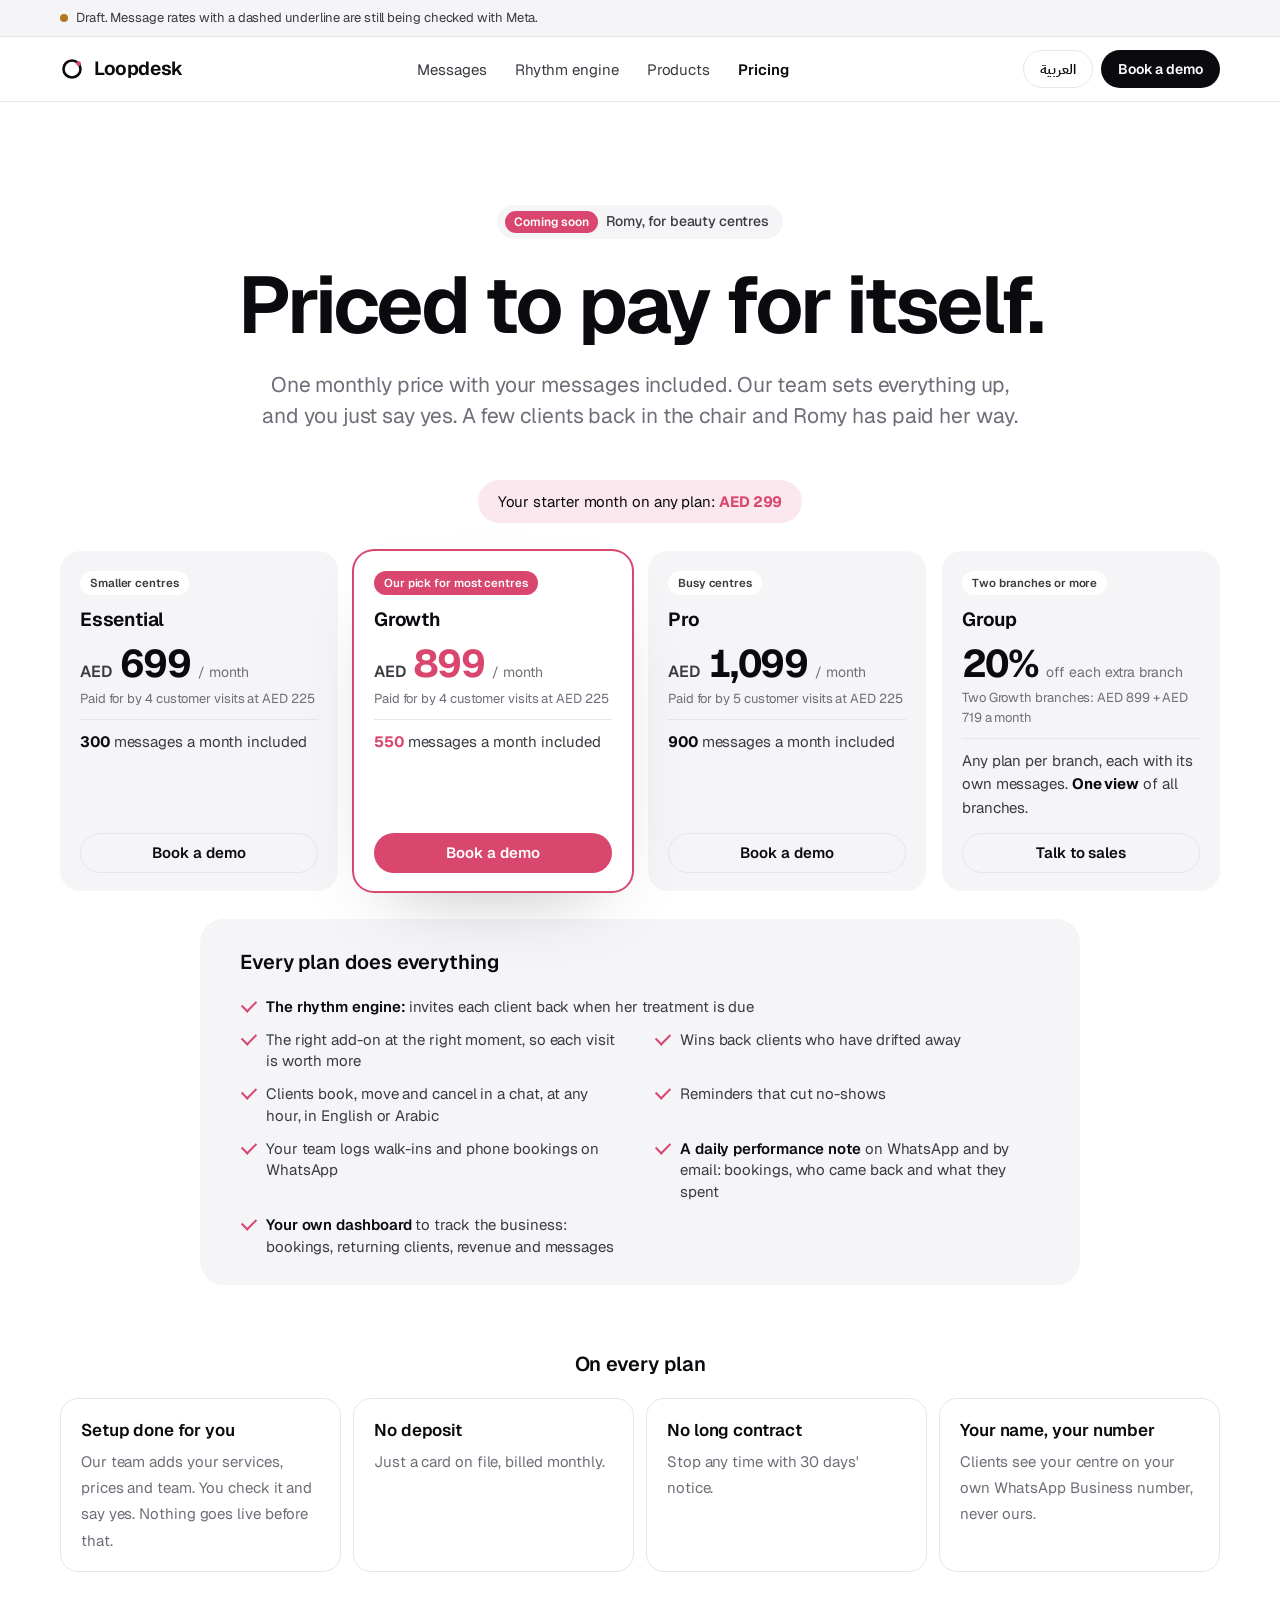
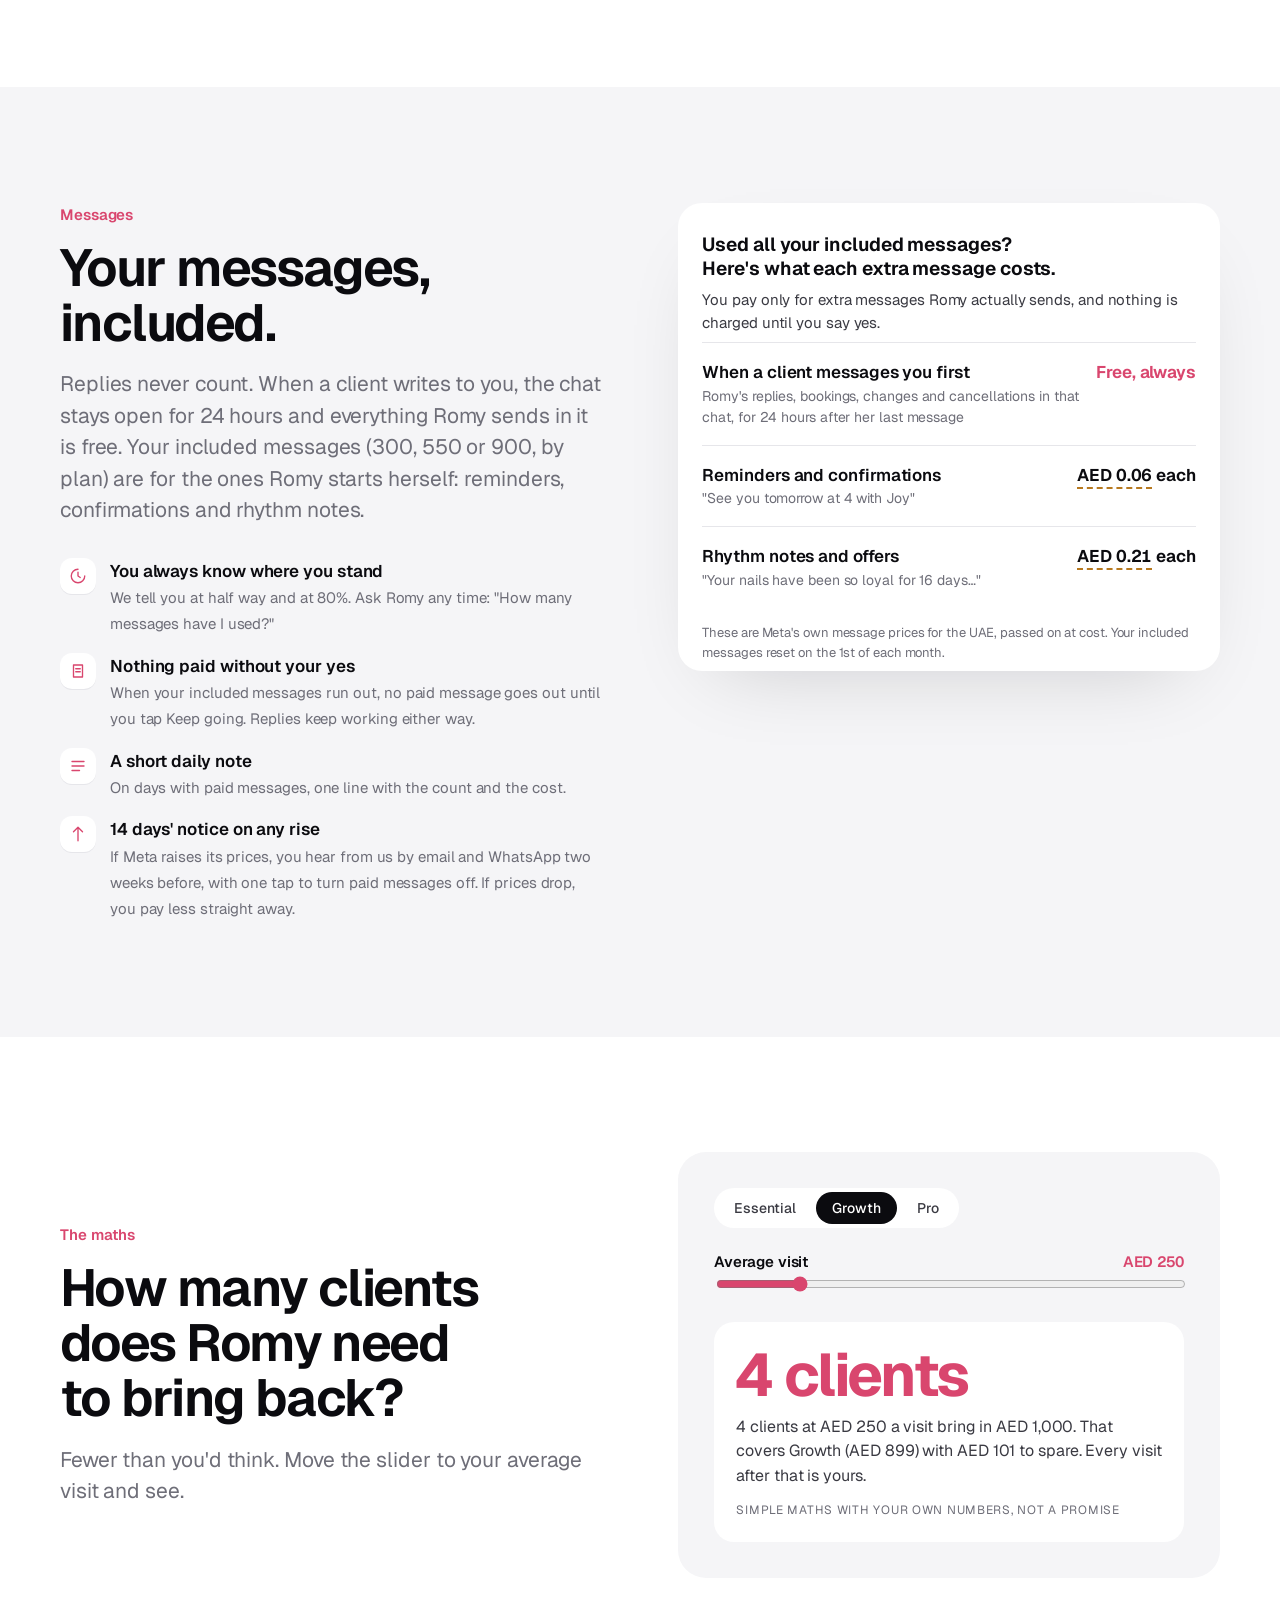
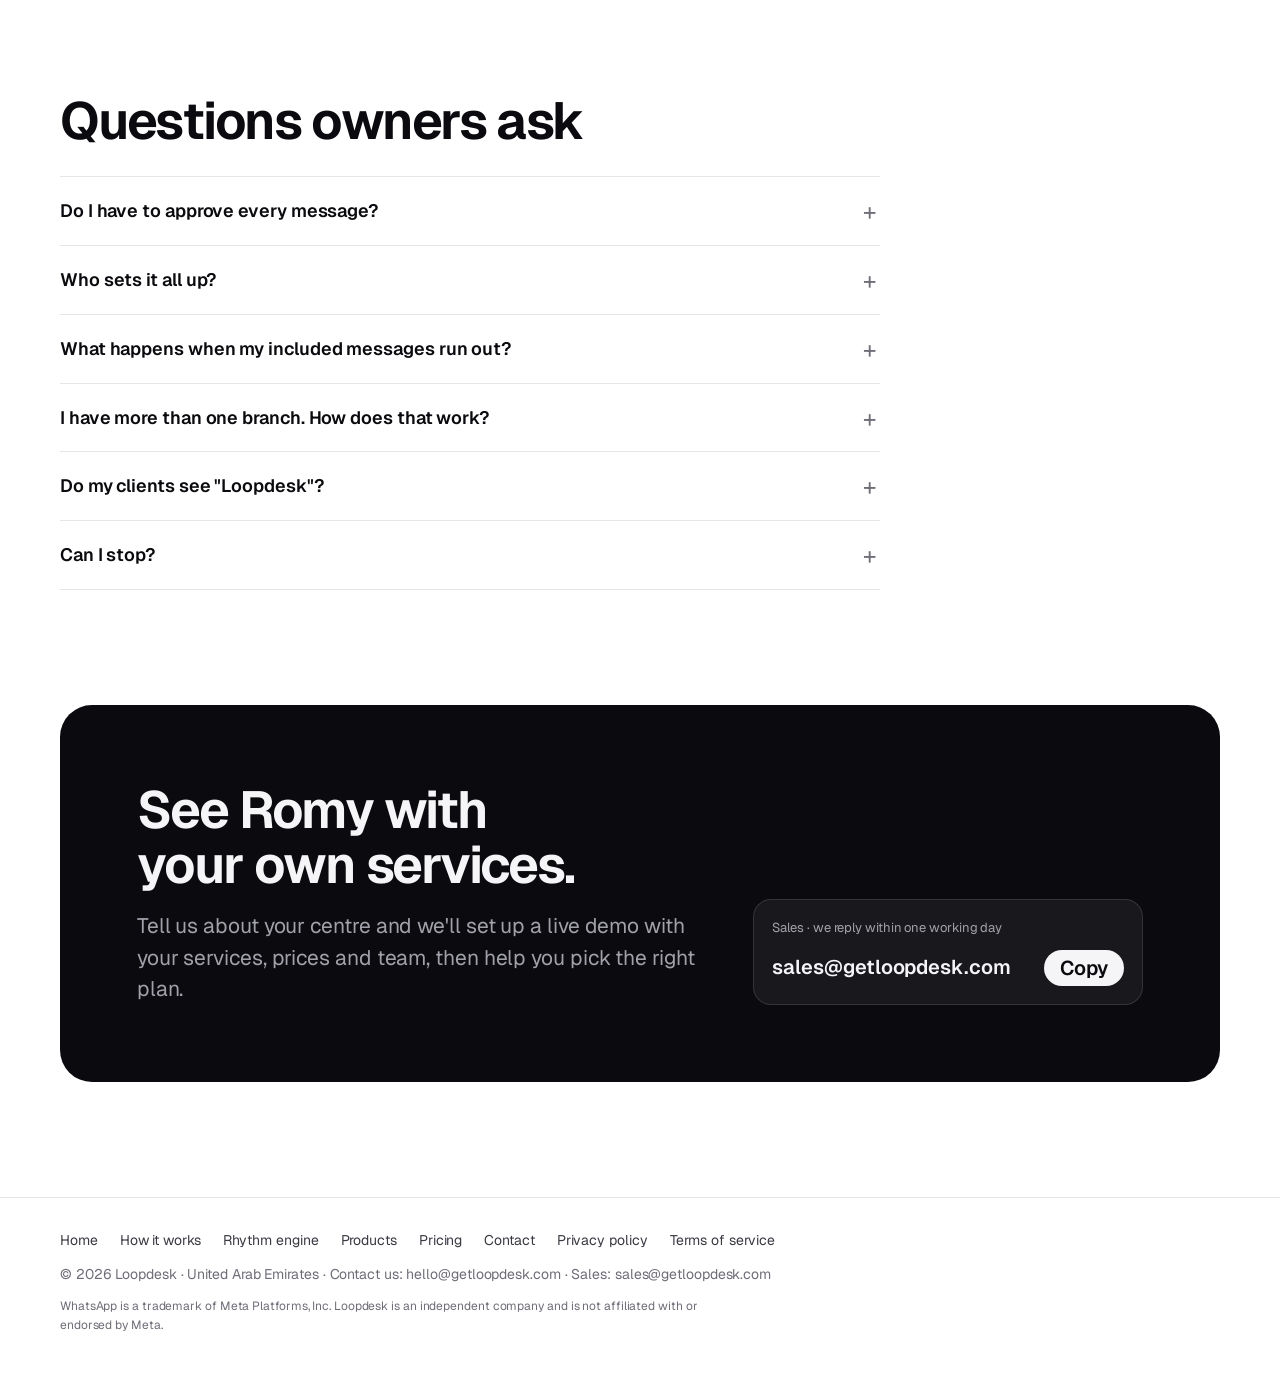
==== pricing.html @ fe031c60 "Pricing: Growth AED 899 Co-Authored-By: Claude Opus 5.5 <noreply@anthropic.com> Claude-Session: http" ====
<!doctype html>
<html lang="en">
<head>
<meta charset="utf-8">
<meta name="viewport" content="width=device-width, initial-scale=1, viewport-fit=cover">
<title>Pricing · Loopdesk</title>
<meta name="description" content="Romy for beauty centres: everything Romy does on every plan, messages included, setup done for you.">
<link rel="canonical" href="https://getloopdesk.com/pricing">
<meta property="og:type" content="website">
<meta property="og:site_name" content="Loopdesk">
<meta property="og:url" content="https://getloopdesk.com/pricing">
<meta property="og:title" content="Pricing · Loopdesk">
<meta property="og:description" content="Everything Romy does on every plan, messages included, setup done for you.">
<meta property="og:image" content="https://getloopdesk.com/og-share2.png">
<link rel="icon" href="favicon.svg" type="image/svg+xml">
<link rel="apple-touch-icon" href="apple-touch-icon.png">
<link rel="preconnect" href="https://fonts.googleapis.com">
<link rel="preconnect" href="https://fonts.gstatic.com" crossorigin>
<link rel="stylesheet" href="https://fonts.googleapis.com/css2?family=Geist:wght@400;500;600;700&family=IBM+Plex+Sans+Arabic:wght@400;500;600;700&display=swap">
<script>
/* Pick the language before the page paints: ?lang=ar|en, else the visitor's choice on the home page. */
(function(){var l='en';try{l=localStorage.getItem('ld-lang')||'en'}catch(e){}
var q=/[?&]lang=(ar|en)\b/.exec(location.search);if(q)l=q[1];
var r=document.documentElement;if(l==='ar'){r.classList.add('lang-ar');r.lang='ar';r.dir='rtl'}})();
</script>
<style>
/* Same system as the home page: calm premium tech, one quiet rose accent where the value lives.
   Layout: thesis, three plans with the recommended one in the centre, then the messages, the maths, the questions. */
:root{
  --bg:#FFFFFF; --soft:#F5F5F7; --ink:#0B0B0F; --ink-2:#3A3A42; --muted:#6E6E78; --line:#E6E6EA;
  --rose:#D9466E; --rose-soft:#FBE8EE; --night:#0B0B0F; --on-night:#F5F5F7; --on-night-dim:#A1A1AA; --draft:#B7791F;
  --font:"Geist", "IBM Plex Sans Arabic", system-ui, -apple-system, "Segoe UI", sans-serif;
  --ar:"IBM Plex Sans Arabic", "Geist", "Geeza Pro", Tahoma, sans-serif;
  --r:24px;
}
@media (prefers-color-scheme: dark){:root:not([data-theme="light"]){
  --bg:#0B0B0F; --soft:#16161B; --ink:#F5F5F7; --ink-2:#D4D4DA; --muted:#A1A1AA; --line:#26262D;
  --rose:#F0739A; --rose-soft:#2A1820; --night:#16161B; --draft:#E0A84A; color-scheme:dark}}
:root[data-theme="dark"]{
  --bg:#0B0B0F; --soft:#16161B; --ink:#F5F5F7; --ink-2:#D4D4DA; --muted:#A1A1AA; --line:#26262D;
  --rose:#F0739A; --rose-soft:#2A1820; --night:#16161B; --draft:#E0A84A; color-scheme:dark}

*{box-sizing:border-box}
html{scroll-behavior:smooth}
body{margin:0;background:var(--bg);color:var(--ink);font-family:var(--font);font-size:17px;line-height:1.55;-webkit-font-smoothing:antialiased;letter-spacing:-.005em}
body::before{content:"";position:fixed;inset:0 0 auto;height:env(safe-area-inset-top,0px);z-index:30;background:var(--bg)}
.wrap{max-width:1200px;margin:0 auto;padding-left:max(20px, env(safe-area-inset-left, 0px));padding-right:max(20px, env(safe-area-inset-right, 0px))}
a{color:inherit}
a:focus-visible,button:focus-visible,summary:focus-visible,input:focus-visible{outline:2px solid var(--rose);outline-offset:3px;border-radius:8px}
p{margin:0} h1,h2,h3{margin:0}
html.lang-ar .en, html:not(.lang-ar) .ar{display:none!important}
html.lang-ar body{direction:rtl;font-family:var(--ar);letter-spacing:0}
.ltr{direction:ltr;unicode-bidi:isolate}

.kicker{font-size:15px;font-weight:600;color:var(--rose);margin-bottom:14px}
.h1{font-size:clamp(44px,7vw,80px);line-height:1.02;font-weight:650;letter-spacing:-.035em;text-wrap:balance}
.h2{font-size:clamp(32px,4.4vw,52px);line-height:1.06;font-weight:650;letter-spacing:-.03em;text-wrap:balance}
html.lang-ar .h1,html.lang-ar .h2{letter-spacing:0;line-height:1.3;font-weight:700}
.sub{font-size:clamp(18px,1.7vw,21px);color:var(--muted);line-height:1.5;max-width:36em}

.btn{display:inline-flex;align-items:center;justify-content:center;gap:8px;height:48px;padding:0 22px;border-radius:999px;font:600 16px var(--font);text-decoration:none;border:1px solid transparent;cursor:pointer;white-space:nowrap}
html.lang-ar .btn{font-family:var(--ar)}
.btn-dark{background:var(--ink);color:var(--bg)}
.btn-dark:hover{opacity:.86}
.btn-light{background:transparent;color:var(--ink);border-color:var(--line)}
.btn-light:hover{border-color:var(--ink)}
.btn-sm{height:38px;padding:0 16px;font-size:14px}
.btn-rose{background:var(--rose);color:#fff}
.btn-rose:hover{opacity:.9}

/* draft markers: remove the .draft-bar and the .tbc class once prices are confirmed */
.draft-bar{background:var(--soft);border-bottom:1px solid var(--line);font-size:13px;color:var(--ink-2)}
.draft-bar .wrap{padding-block:8px;display:flex;gap:8px;align-items:center}
.draft-bar i{width:8px;height:8px;border-radius:50%;background:var(--draft);flex:none}
.tbc{text-decoration:underline dashed var(--draft) 2px;text-underline-offset:6px}

/* nav */
.nav{position:sticky;top:env(safe-area-inset-top,0px);z-index:20;background:color-mix(in srgb, var(--bg) 82%, transparent);backdrop-filter:saturate(1.6) blur(16px);-webkit-backdrop-filter:saturate(1.6) blur(16px);border-bottom:1px solid var(--line)}
.nav .wrap{display:flex;align-items:center;justify-content:space-between;gap:16px;height:64px}
.logo{display:flex;align-items:center;gap:10px;text-decoration:none;font-weight:650;font-size:19px;letter-spacing:-.02em;font-family:var(--font)}
.logo svg{width:24px;height:24px}
.nav-links{display:flex;gap:28px;font-size:15px;color:var(--ink-2)}
.nav-links a{text-decoration:none}
.nav-links a:hover,.nav-links a[aria-current]{color:var(--ink)}
.nav-links a[aria-current]{font-weight:600}
.nav-right{display:flex;gap:8px;align-items:center}
#langbtn{font-family:var(--ar)}
html.lang-ar #langbtn{font-family:var(--font)}
@media (max-width:860px){.nav-links{display:none}}
@media (max-width:420px){.nav-right .btn-dark{display:none}}

/* hero */
.hero{text-align:center;padding-block:clamp(56px,8vw,104px) clamp(32px,4vw,48px)}
.hero .h1{max-width:12em;margin:0 auto}
.hero .sub{margin:22px auto 0}
.chip{display:inline-flex;align-items:center;gap:8px;font-size:14px;font-weight:500;color:var(--ink-2);background:var(--soft);border-radius:999px;padding:6px 14px 6px 8px;margin-bottom:26px}
.chip b{background:var(--rose);color:#fff;border-radius:999px;padding:2px 9px;font-size:12px;font-weight:600}

/* first month */
.intro{display:flex;justify-content:center;margin-bottom:28px}
.intro p{background:var(--rose-soft);color:var(--ink);border-radius:999px;padding:10px 20px;font-size:15px;text-align:center;text-wrap:balance}
.intro b{color:var(--rose)}

/* plans */
.plans{display:grid;grid-template-columns:repeat(4,minmax(0,1fr));gap:16px;align-items:stretch}
.plan{min-width:0;background:var(--soft);border-radius:20px;padding:20px 20px 18px;display:flex;flex-direction:column;gap:10px}
.plan.rec{background:var(--bg);box-shadow:0 0 0 2px var(--rose),0 30px 80px -40px rgba(11,11,15,.35);position:relative}
.badge{align-self:flex-start;font-size:11.5px;font-weight:600;border-radius:999px;padding:3px 10px;background:var(--rose);color:#fff}
.plan .badge.quiet{background:var(--bg);color:var(--ink-2)}
.plan h3{font-size:19px;font-weight:650;letter-spacing:-.01em}
html.lang-ar .plan h3{letter-spacing:0}
.plan .for{font-size:15px;color:var(--muted);margin-top:4px}
.price{display:flex;align-items:baseline;gap:8px;flex-wrap:wrap}
.price .cur{font-size:16px;font-weight:600;color:var(--ink-2)}
.price .num{font-size:clamp(32px,3vw,40px);font-weight:700;letter-spacing:-.04em;line-height:1;font-variant-numeric:tabular-nums}
html.lang-ar .price .num{letter-spacing:0}
.plan.rec .price .num{color:var(--rose)}
.price .per{font-size:14px;color:var(--muted)}
.price .talk{font-size:clamp(32px,3.4vw,40px);font-weight:700;letter-spacing:-.03em;line-height:1.1}
html.lang-ar .price .talk{letter-spacing:0}
.daily{font-size:13px;color:var(--muted);margin-top:-6px}
.feat{list-style:none;margin:0;padding:18px 0 0;border-top:1px solid var(--line);display:grid;gap:11px;flex:1;align-content:start}
.feat li{font-size:15px;color:var(--ink-2);padding-inline-start:26px;position:relative;line-height:1.45}
.feat li::before{content:"";position:absolute;inset-inline-start:2px;top:4px;width:12px;height:7px;border-left:2px solid var(--rose);border-bottom:2px solid var(--rose);transform:rotate(-45deg)}
.feat li.lead{padding-inline-start:0;font-weight:600;color:var(--ink)}
.feat li.lead::before{display:none}
.feat b{color:var(--ink);font-weight:600}
.plan .btn{width:100%;height:40px;font-size:15px;margin-top:4px}
.msgcount{font-size:15px;color:var(--ink-2);padding-top:10px;border-top:1px solid var(--line);flex:1}
.msgcount b{font-weight:700;color:var(--ink)}
.plan.rec .msgcount b{color:var(--rose)}
.allin{max-width:880px;margin:28px auto 0;background:var(--soft);border-radius:var(--r);padding:28px clamp(20px,4vw,40px)}
.allin h2{font-size:20px;font-weight:600;margin-bottom:6px}
.allin .feat{grid-template-columns:repeat(2,minmax(0,1fr));column-gap:28px;border-top:0;padding-top:12px}
.allin .feat li:first-child{grid-column:1/-1}
.branch{margin-top:20px;padding-top:18px;border-top:1px solid var(--line);font-size:16px;color:var(--ink-2)}
.branch b{color:var(--ink)}
@media (max-width:640px){.allin .feat{grid-template-columns:minmax(0,1fr)}}

@media (max-width:1100px){.plans{grid-template-columns:repeat(2,minmax(0,1fr))}}
@media (max-width:640px){.plans{grid-template-columns:minmax(0,1fr);max-width:560px;margin:0 auto}.plan.rec{order:-1}}

/* every plan */
.every{padding-block:clamp(40px,5vw,64px) 0}
.every h2{font-size:20px;font-weight:600;margin-bottom:18px;text-align:center}
.every-grid{display:grid;grid-template-columns:repeat(4,minmax(0,1fr));gap:12px}
.every-grid div{border:1px solid var(--line);border-radius:18px;padding:18px 20px;min-width:0}
.every-grid b{display:block;font-weight:600;margin-bottom:4px}
.every-grid span{font-size:15px;color:var(--muted)}
@media (max-width:920px){.every-grid{grid-template-columns:repeat(2,minmax(0,1fr))}}
@media (max-width:520px){.every-grid{grid-template-columns:minmax(0,1fr)}}

/* messages */
.msgs{background:var(--soft);padding-block:clamp(72px,9vw,120px);margin-top:clamp(72px,9vw,120px)}
.msgs-grid{display:grid;grid-template-columns:1fr 1fr;gap:clamp(32px,6vw,96px);align-items:start}
.msgs-grid > *{min-width:0}
.msgs .sub{margin-top:18px}
.rates{background:var(--bg);border-radius:var(--r);padding:8px 24px;box-shadow:0 30px 80px -40px rgba(11,11,15,.2)}
.rates h3{font-size:19px;font-weight:650;color:var(--ink);padding:22px 0 6px;line-height:1.3;text-wrap:balance}
.rates .lede{font-size:15px;color:var(--ink-2);padding-bottom:8px;border-bottom:1px solid var(--line)}
.rate{display:grid;grid-template-columns:minmax(0,1fr) auto;gap:16px;align-items:baseline;padding:16px 0;border-bottom:1px solid var(--line)}
.rate:last-of-type{border-bottom:0}
.rate b{display:block;font-weight:600}
.rate small{display:block;font-size:14px;color:var(--muted)}
.rate .v{font-weight:650;font-variant-numeric:tabular-nums;white-space:nowrap;text-align:end}
.rate .v.free{color:var(--rose)}
.calm{list-style:none;margin:32px 0 0;padding:0;display:grid;gap:16px}
.calm li{display:grid;grid-template-columns:36px minmax(0,1fr);gap:14px;align-items:start}
.calm .ic{width:36px;height:36px;border-radius:12px;background:var(--bg);display:grid;place-items:center;box-shadow:0 1px 0 var(--line)}
.calm .ic svg{width:18px;height:18px;stroke:var(--rose);fill:none;stroke-width:1.8;stroke-linecap:round;stroke-linejoin:round}
.calm b{display:block;font-weight:600}
.calm span{font-size:15px;color:var(--muted)}
.fine{margin-top:16px;font-size:13px;color:var(--muted)}
@media (max-width:900px){.msgs-grid{grid-template-columns:minmax(0,1fr)}}

/* the maths */
.maths{padding-block:clamp(72px,9vw,120px)}
.maths-card{display:grid;grid-template-columns:1fr 1fr;gap:clamp(32px,6vw,80px);align-items:center}
.maths-card > *{min-width:0}
.maths .sub{margin-top:18px}
.calc{background:var(--soft);border-radius:28px;padding:clamp(22px,3vw,36px);display:grid;gap:22px}
.calc label{font-size:15px;font-weight:600;display:flex;justify-content:space-between;gap:12px}
.calc label output{color:var(--rose);font-variant-numeric:tabular-nums}
.calc input[type=range]{width:100%;accent-color:var(--rose)}
.seg{display:flex;gap:4px;background:var(--bg);border-radius:999px;padding:4px;width:max-content;max-width:100%}
.seg button{font:500 14px var(--font);background:transparent;color:var(--ink-2);border:0;border-radius:999px;padding:7px 16px;cursor:pointer}
html.lang-ar .seg button{font-family:var(--ar)}
.seg button[aria-pressed="true"]{background:var(--ink);color:var(--bg)}
.answer{background:var(--bg);border-radius:20px;padding:22px}
.answer .big{display:block;font-size:clamp(40px,5vw,60px);font-weight:700;letter-spacing:-.04em;line-height:1.05;color:var(--rose);font-variant-numeric:tabular-nums}
html.lang-ar .answer .big{letter-spacing:0;line-height:1.3}
.answer p{font-size:16px;color:var(--ink-2);margin-top:8px}
.answer .example{font-size:12px;color:var(--muted);margin-top:12px;text-transform:uppercase;letter-spacing:.06em}
html.lang-ar .answer .example{text-transform:none;letter-spacing:0}
@media (max-width:900px){.maths-card{grid-template-columns:minmax(0,1fr)}}

/* questions */
.faq{padding-block:0 clamp(72px,9vw,120px)}
.faq .h2{margin-bottom:28px}
.faq-list{max-width:820px;border-top:1px solid var(--line)}
.faq details{border-bottom:1px solid var(--line)}
.faq summary{cursor:pointer;list-style:none;padding:20px 32px 20px 0;font-weight:600;font-size:18px;position:relative}
html.lang-ar .faq summary{padding:20px 0 20px 32px}
.faq summary::-webkit-details-marker{display:none}
.faq summary::after{content:"+";position:absolute;inset-inline-end:4px;top:16px;font-size:24px;font-weight:400;color:var(--muted)}
.faq details[open] summary::after{content:"–"}
.faq details p{padding:0 0 20px;color:var(--ink-2);max-width:64ch}
.faq details a{color:var(--rose)}

/* demo */
.pilot{padding-block:0 clamp(72px,9vw,120px)}
.pilot-card{background:var(--night);color:var(--on-night);border-radius:32px;padding:clamp(32px,6vw,80px);display:grid;grid-template-columns:1.2fr .8fr;gap:32px;align-items:end}
.pilot-card > *{min-width:0}
.pilot-card .sub{color:var(--on-night-dim);margin-top:18px}
.mailbox{background:rgba(255,255,255,.06);border:1px solid rgba(255,255,255,.12);border-radius:18px;padding:18px;display:grid;gap:12px}
.mailbox small{color:var(--on-night-dim);font-size:13px}
.mailrow{display:flex;align-items:center;justify-content:space-between;gap:12px;flex-wrap:wrap}
.mailrow span{font-size:20px;font-weight:600;overflow-wrap:anywhere}
.copy{font:600 14px var(--font);background:var(--on-night);color:var(--night);border:0;border-radius:999px;height:36px;padding:0 16px;cursor:pointer}
html.lang-ar .copy{font-family:var(--ar)}
@media (max-width:860px){.pilot-card{grid-template-columns:minmax(0,1fr)}}

footer{border-top:1px solid var(--line)}
footer .wrap{padding-block:32px 48px;display:grid;gap:12px;font-size:14px;color:var(--muted)}
footer nav{display:flex;flex-wrap:wrap;gap:22px}
footer nav a{text-decoration:none;color:var(--ink-2)}
footer nav a:hover{color:var(--ink)}
.tm{font-size:12px;max-width:80ch}
</style>
</head>
<body>
<svg width="0" height="0" style="position:absolute" aria-hidden="true">
  <symbol id="mark" viewBox="0 0 24 24"><circle cx="12" cy="12" r="8.5" fill="none" stroke="currentColor" stroke-width="2.6"/><circle cx="18.6" cy="6.6" r="2.4" fill="#D9466E"/></symbol>
</svg>

<div class="draft-bar"><div class="wrap"><i></i><span class="en">Draft. Message rates with a dashed underline are still being checked with Meta.</span><span class="ar">مسودّة. أسعار الرسائل المسطّرة بخطّ متقطّع قيد التحقّق مع Meta.</span></div></div>

<header class="nav"><div class="wrap">
  <a class="logo" href="/" aria-label="Loopdesk home"><svg aria-hidden="true"><use href="#mark"/></svg>Loopdesk</a>
  <nav class="nav-links">
    <a href="/#messages"><span class="en">Messages</span><span class="ar">الرسائل</span></a>
    <a href="/#rhythm"><span class="en">Rhythm engine</span><span class="ar">محرّك الإيقاع</span></a>
    <a href="/#products"><span class="en">Products</span><span class="ar">المنتجات</span></a>
    <a href="/pricing" aria-current="page"><span class="en">Pricing</span><span class="ar">الأسعار</span></a>
  </nav>
  <div class="nav-right">
    <button class="btn btn-light btn-sm" id="langbtn" type="button">العربية</button>
    <a class="btn btn-dark btn-sm" href="#demo"><span class="en">Book a demo</span><span class="ar">احجزوا جولة تعريفية</span></a>
  </div>
</div></header>

<main>

<section class="wrap hero">
  <div class="chip"><b><span class="en">Coming soon</span><span class="ar">قريبًا</span></b><span class="en">Romy, for beauty centres</span><span class="ar">رومي، لمراكز التجميل</span></div>
  <h1 class="h1 en">Priced to pay for itself.</h1>
  <h1 class="h1 ar">سعرٌ يستردّ نفسه.</h1>
  <p class="sub en">One monthly price with your messages included. Our team sets everything up, and you just say yes. A few clients back in the chair and Romy has paid her way.</p>
  <p class="sub ar">اشتراك شهري واحد، ورسائلكم ضمن الباقة. فريقنا يجهّز كلّ شيء، وما عليكم إلّا الموافقة. يكفي أن تعود بضع عميلات حتى تكون رومي قد غطّت تكلفتها.</p>
</section>

<section class="wrap" aria-label="Plans">
  <div class="intro"><p class="en">Your starter month on any plan: <b>AED 299</b></p><p class="ar">شهر البداية على أيّ باقة: <b>299 درهمًا</b></p></div>

  <div class="plans en">
    <article class="plan">
      <span class="badge quiet">Smaller centres</span>
      <h3>Essential</h3>
      <div class="price"><span class="cur">AED</span><span class="num">699</span><span class="per">/ month</span></div>
      <p class="daily">Paid for by 4 customer visits at AED 225</p>
      <p class="msgcount"><b>300</b> messages a month included</p>
      <a class="btn btn-light" href="#demo">Book a demo</a>
    </article>
    <article class="plan rec">
      <span class="badge">Our pick for most centres</span>
      <h3>Growth</h3>
      <div class="price"><span class="cur">AED</span><span class="num">899</span><span class="per">/ month</span></div>
      <p class="daily">Paid for by 4 customer visits at AED 225</p>
      <p class="msgcount"><b>550</b> messages a month included</p>
      <a class="btn btn-rose" href="#demo">Book a demo</a>
    </article>
    <article class="plan">
      <span class="badge quiet">Busy centres</span>
      <h3>Pro</h3>
      <div class="price"><span class="cur">AED</span><span class="num">1,099</span><span class="per">/ month</span></div>
      <p class="daily">Paid for by 5 customer visits at AED 225</p>
      <p class="msgcount"><b>900</b> messages a month included</p>
      <a class="btn btn-light" href="#demo">Book a demo</a>
    </article>
    <article class="plan">
      <span class="badge quiet">Two branches or more</span>
      <h3>Group</h3>
      <div class="price"><span class="num">20%</span><span class="per">off each extra branch</span></div>
      <p class="daily">Two Growth branches: AED 899 + AED 719 a month</p>
      <p class="msgcount">Any plan per branch, each with its own messages. <b>One view</b> of all branches.</p>
      <a class="btn btn-light" href="#demo">Talk to sales</a>
    </article>
  </div>

  <div class="plans ar">
    <article class="plan">
      <span class="badge quiet">للمراكز الصغيرة</span>
      <h3>الأساسية</h3>
      <div class="price"><span class="num">699</span><span class="cur">درهمًا</span><span class="per">/ شهريًا</span></div>
      <p class="daily">تغطّيها 4 زيارات من عميلاتكم بقيمة 225 درهمًا</p>
      <p class="msgcount"><b>300</b> رسالة شهريًا ضمن الباقة</p>
      <a class="btn btn-light" href="#demo">احجزوا جولة تعريفية</a>
    </article>
    <article class="plan rec">
      <span class="badge">اختيارنا لمعظم المراكز</span>
      <h3>النموّ</h3>
      <div class="price"><span class="num">899</span><span class="cur">درهمًا</span><span class="per">/ شهريًا</span></div>
      <p class="daily">تغطّيها 4 زيارات من عميلاتكم بقيمة 225 درهمًا</p>
      <p class="msgcount"><b>550</b> رسالة شهريًا ضمن الباقة</p>
      <a class="btn btn-rose" href="#demo">احجزوا جولة تعريفية</a>
    </article>
    <article class="plan">
      <span class="badge quiet">للمراكز المزدحمة</span>
      <h3>الاحترافية</h3>
      <div class="price"><span class="num">1,099</span><span class="cur">درهمًا</span><span class="per">/ شهريًا</span></div>
      <p class="daily">تغطّيها 5 زيارات من عميلاتكم بقيمة 225 درهمًا</p>
      <p class="msgcount"><b>900</b> رسالة شهريًا ضمن الباقة</p>
      <a class="btn btn-light" href="#demo">احجزوا جولة تعريفية</a>
    </article>
    <article class="plan">
      <span class="badge quiet">لفرعين أو أكثر</span>
      <h3>المجموعات</h3>
      <div class="price"><span class="num">20%</span><span class="per">خصم على كلّ فرع إضافي</span></div>
      <p class="daily">فرعان على باقة النموّ: 899 + 719 درهمًا شهريًا</p>
      <p class="msgcount">أيّ باقة لكلّ فرع، ولكلّ فرع رسائله. <b>نظرة واحدة</b> على الفروع كلّها.</p>
      <a class="btn btn-light" href="#demo">تحدّثوا مع المبيعات</a>
    </article>
  </div>

  <div class="allin en">
    <h2>Every plan does everything</h2>
    <ul class="feat">
      <li><b>The rhythm engine:</b> invites each client back when her treatment is due</li>
      <li>The right add-on at the right moment, so each visit is worth more</li>
      <li>Wins back clients who have drifted away</li>
      <li>Clients book, move and cancel in a chat, at any hour, in English or Arabic</li>
      <li>Reminders that cut no-shows</li>
      <li>Your team logs walk-ins and phone bookings on WhatsApp</li>
      <li><b>A daily performance note</b> on WhatsApp and by email: bookings, who came back and what they spent</li>
      <li><b>Your own dashboard</b> to track the business: bookings, returning clients, revenue and messages</li>
    </ul>
  </div>
  <div class="allin ar">
    <h2>كلّ باقة تفعل كلّ شيء</h2>
    <ul class="feat">
      <li><b>محرّك الإيقاع:</b> يدعو كلّ عميلة للعودة حين يحين موعد خدمتها</li>
      <li>الخدمة الإضافية المناسبة في اللحظة المناسبة، فتزيد قيمة كلّ زيارة</li>
      <li>يستعيد العميلات اللواتي غِبن</li>
      <li>عملاؤكم يحجزون ويعدّلون ويلغون بمحادثة، في أيّ ساعة، بالعربية أو الإنجليزية</li>
      <li>تذكيرات تقلّل المواعيد الفائتة</li>
      <li>فريقكم يسجّل الحضور المباشر والحجوزات الهاتفية من واتساب</li>
      <li><b>ملخّص أداء يومي</b> على واتساب وبالبريد الإلكتروني: الحجوزات، ومن عادت، وكم أنفقت</li>
      <li><b>لوحة متابعة خاصة بكم</b> لتتبّع عملكم: الحجوزات، والعميلات العائدات، والإيرادات، والرسائل</li>
    </ul>
  </div>
</section>

<section class="wrap every">
  <h2 class="en">On every plan</h2><h2 class="ar">في كلّ باقة</h2>
  <div class="every-grid en">
    <div><b>Setup done for you</b><span>Our team adds your services, prices and team. You check it and say yes. Nothing goes live before that.</span></div>
    <div><b>No deposit</b><span>Just a card on file, billed monthly.</span></div>
    <div><b>No long contract</b><span>Stop any time with 30 days' notice.</span></div>
    <div><b>Your name, your number</b><span>Clients see your centre on your own WhatsApp Business number, never ours.</span></div>
  </div>
  <div class="every-grid ar">
    <div><b>التجهيز علينا</b><span>فريقنا يُدخل خدماتكم وأسعاركم وفريقكم، وأنتم تراجعون وتوافقون. ولا يعمل شيء قبل موافقتكم.</span></div>
    <div><b>بلا تأمين</b><span>بطاقة مسجّلة فقط، والدفع شهريًا.</span></div>
    <div><b>بلا عقد طويل</b><span>أوقفوا الخدمة متى شئتم بإشعار قبل 30 يومًا.</span></div>
    <div><b>اسمكم ورقمكم</b><span>يرى عملاؤكم اسم مركزكم على رقم WhatsApp Business الخاص بكم، لا اسمنا.</span></div>
  </div>
</section>

<section class="msgs" id="messages">
  <div class="wrap msgs-grid">
    <div>
      <div class="kicker en">Messages</div><div class="kicker ar">الرسائل</div>
      <h2 class="h2 en">Your messages, included.</h2>
      <h2 class="h2 ar">رسائلكم… ضمن الباقة.</h2>
      <p class="sub en">Replies never count. When a client writes to you, the chat stays open for 24 hours and everything Romy sends in it is free. Your included messages (300, 550 or 900, by plan) are for the ones Romy starts herself: reminders, confirmations and rhythm notes.</p>
      <p class="sub ar">الردود لا تُحتسب أبدًا. حين تراسلكم عميلة، تبقى المحادثة مفتوحة 24 ساعة، وكلّ ما ترسله رومي فيها مجاني. أمّا رسائل باقتكم (300 أو 550 أو 900) فهي لما تبدؤه رومي بنفسها: التذكيرات وتأكيد الحجوزات ورسائل الإيقاع.</p>
      <ul class="calm en">
        <li><span class="ic"><svg viewBox="0 0 24 24"><path d="M12 3a9 9 0 1 0 9 9"/><path d="M12 7v5l3 2"/></svg></span><div><b>You always know where you stand</b><span>We tell you at half way and at 80%. Ask Romy any time: "How many messages have I used?"</span></div></li>
        <li><span class="ic"><svg viewBox="0 0 24 24"><path d="M6 4h12v16H6z"/><path d="M9 9h6M9 13h6"/></svg></span><div><b>Nothing paid without your yes</b><span>When your included messages run out, no paid message goes out until you tap Keep going. Replies keep working either way.</span></div></li>
        <li><span class="ic"><svg viewBox="0 0 24 24"><path d="M4 12h16M4 6h16M4 18h10"/></svg></span><div><b>A short daily note</b><span>On days with paid messages, one line with the count and the cost.</span></div></li>
        <li><span class="ic"><svg viewBox="0 0 24 24"><path d="M12 3v18M6 9l6-6 6 6"/></svg></span><div><b>14 days' notice on any rise</b><span>If Meta raises its prices, you hear from us by email and WhatsApp two weeks before, with one tap to turn paid messages off. If prices drop, you pay less straight away.</span></div></li>
      </ul>
      <ul class="calm ar">
        <li><span class="ic"><svg viewBox="0 0 24 24"><path d="M12 3a9 9 0 1 0 9 9"/><path d="M12 7v5l3 2"/></svg></span><div><b>تعرفون دائمًا أين أنتم</b><span>ننبّهكم عند منتصف الرسائل، ثمّ عند 80%. واسألوا رومي متى شئتم: «كم رسالة استخدمنا؟»</span></div></li>
        <li><span class="ic"><svg viewBox="0 0 24 24"><path d="M6 4h12v16H6z"/><path d="M9 9h6M9 13h6"/></svg></span><div><b>لا شيء مدفوع دون موافقتكم</b><span>حين تنفد رسائل باقتكم، لا تُرسَل أيّ رسالة مدفوعة حتى تضغطوا «استمرار». والردود تعمل في كلّ الأحوال.</span></div></li>
        <li><span class="ic"><svg viewBox="0 0 24 24"><path d="M4 12h16M4 6h16M4 18h10"/></svg></span><div><b>ملخّص يومي قصير</b><span>في الأيام التي فيها رسائل مدفوعة، سطر واحد بعددها وكلفتها.</span></div></li>
        <li><span class="ic"><svg viewBox="0 0 24 24"><path d="M12 3v18M6 9l6-6 6 6"/></svg></span><div><b>إشعار قبل 14 يومًا من أيّ زيادة</b><span>إن رفعت Meta أسعارها، نخبركم بالبريد وعلى واتساب قبل أسبوعين، ويمكنكم إيقاف الرسائل المدفوعة بضغطة. وإن خفّضتها، تدفعون أقلّ فورًا.</span></div></li>
      </ul>
    </div>
    <div>
      <div class="rates en">
        <h3>Used all your included messages? Here's what each extra message costs.</h3>
        <p class="lede">You pay only for extra messages Romy actually sends, and nothing is charged until you say yes.</p>
        <div class="rate"><div><b>When a client messages you first</b><small>Romy's replies, bookings, changes and cancellations in that chat, for 24 hours after her last message</small></div><span class="v free">Free, always</span></div>
        <div class="rate"><div><b>Reminders and confirmations</b><small>"See you tomorrow at 4 with Joy"</small></div><span class="v"><span class="tbc">AED 0.06</span> each</span></div>
        <div class="rate"><div><b>Rhythm notes and offers</b><small>"Your nails have been so loyal for 16 days…"</small></div><span class="v"><span class="tbc">AED 0.21</span> each</span></div>
        <p class="fine">These are Meta's own message prices for the UAE, passed on at cost. Your included messages reset on the 1st of each month.</p>
      </div>
      <div class="rates ar">
        <h3>استهلكتم رسائل باقتكم؟ هذه كلفة كلّ رسالة إضافية.</h3>
        <p class="lede">تدفعون فقط ثمن الرسائل الإضافية التي ترسلها رومي فعلًا، ولا يُحتسب شيء قبل موافقتكم.</p>
        <div class="rate"><div><b>حين تراسلكم العميلة أوّلًا</b><small>ردود رومي والحجز والتعديل والإلغاء في تلك المحادثة، خلال 24 ساعة من آخر رسالة منها</small></div><span class="v free">مجانًا، دائمًا</span></div>
        <div class="rate"><div><b>التذكيرات وتأكيد الحجوزات</b><small>«نراكِ غدًا الساعة 4 مع جوي»</small></div><span class="v"><span class="tbc">0.06 درهم</span> للرسالة</span></div>
        <div class="rate"><div><b>رسائل الإيقاع والعروض</b><small>«أظافركِ وفيّة لكِ منذ 16 يومًا…»</small></div><span class="v"><span class="tbc">0.21 درهم</span> للرسالة</span></div>
        <p class="fine">هذه أسعار Meta نفسها لرسائل الإمارات، ننقلها إليكم بسعر الكلفة. وتتجدّد رسائل باقتكم في أوّل كلّ شهر.</p>
      </div>
    </div>
  </div>
</section>

<section class="wrap maths">
  <div class="maths-card">
    <div>
      <div class="kicker en">The maths</div><div class="kicker ar">الحساب</div>
      <h2 class="h2 en">How many clients does Romy need to bring back?</h2>
      <h2 class="h2 ar">كم عميلة يجب أن تعود لتغطّي رومي تكلفتها؟</h2>
      <p class="sub en">Fewer than you'd think. Move the slider to your average visit and see.</p>
      <p class="sub ar">أقلّ ممّا تظنّون. حرّكوا المؤشّر إلى متوسّط قيمة الزيارة عندكم، وانظروا.</p>
    </div>
    <div class="calc">
      <div class="seg" role="group" aria-label="Plan">
        <button type="button" data-price="699" data-en="Essential" data-ar="الأساسية" aria-pressed="false" id="pick-es"><span class="en">Essential</span><span class="ar">الأساسية</span></button>
        <button type="button" data-price="899" data-en="Growth" data-ar="النموّ" aria-pressed="true" id="pick-gr"><span class="en">Growth</span><span class="ar">النموّ</span></button>
        <button type="button" data-price="1099" data-en="Pro" data-ar="الاحترافية" aria-pressed="false" id="pick-pr"><span class="en">Pro</span><span class="ar">الاحترافية</span></button>
      </div>
      <div>
        <label for="visit"><span class="en">Average visit</span><span class="ar">متوسّط قيمة الزيارة</span><output id="visitOut" class="ltr">AED 250</output></label>
        <input type="range" id="visit" min="100" max="1000" step="25" value="250">
      </div>
      <div class="answer" aria-live="polite">
        <span class="big" id="need">4</span>
        <p id="needText"></p>
        <p class="example en">Simple maths with your own numbers, not a promise</p>
        <p class="example ar">حساب بسيط بأرقامكم أنتم، لا وعدٌ بنتيجة</p>
      </div>
    </div>
  </div>
</section>

<section class="wrap faq">
  <h2 class="h2 en">Questions owners ask</h2>
  <h2 class="h2 ar">أسئلة يطرحها أصحاب المراكز</h2>
  <div class="faq-list en">
    <details><summary>Do I have to approve every message?</summary><p>No. You set the rules once, like how soon after a manicure to invite her back, and Romy runs on her own. You see the results every week.</p></details>
    <details><summary>Who sets it all up?</summary><p>Our team does. We add your services, prices, team and opening hours, then send it to you to check. You change anything you like and say yes. Nothing reaches a client before that.</p></details>
    <details><summary>What happens when my included messages run out?</summary><p>Romy asks you first. Tap Keep going and extra messages are charged at the prices above, billed with your monthly plan. Tap Pause and only the free replies go out until the 1st.</p></details>
    <details><summary>I have more than one branch. How does that work?</summary><p>Each branch picks its own plan and gets its own messages. Your first branch pays the plan price and every extra branch is 20% off. You see all branches' results in one place.</p></details>
    <details><summary>Do my clients see "Loopdesk"?</summary><p>No. They chat with your centre, on your number, and see your stylists' names.</p></details>
    <details><summary>Can I stop?</summary><p>Yes, with 30 days' notice. Your data stays yours, and we delete it as our <a href="/privacy">privacy policy</a> describes.</p></details>
  </div>
  <div class="faq-list ar">
    <details><summary>هل عليّ أن أوافق على كلّ رسالة؟</summary><p>لا. تضعون القواعد مرّة واحدة، مثل متى تُدعى العميلة للعودة بعد المانيكير، ورومي تتولّى الباقي. وتصلكم النتائج كلّ أسبوع.</p></details>
    <details><summary>من يجهّز كلّ شيء؟</summary><p>فريقنا. نُدخل خدماتكم وأسعاركم وفريقكم وساعات عملكم، ثمّ نرسلها إليكم لتراجعوها. تعدّلون ما تشاؤون وتوافقون، ولا يصل شيء إلى أيّ عميلة قبل ذلك.</p></details>
    <details><summary>ماذا يحدث حين تنفد رسائل الباقة؟</summary><p>تسألكم رومي أوّلًا. اضغطوا «استمرار» فتُحتسب الرسائل الإضافية بالأسعار أعلاه، مع فاتورة الاشتراك الشهري. أو اضغطوا «إيقاف مؤقّت» فلا يُرسَل إلّا الردود المجانية حتى أوّل الشهر.</p></details>
    <details><summary>لديّ أكثر من فرع. كيف يُحتسب ذلك؟</summary><p>لكلّ فرع باقته الخاصة ورسائله الخاصة. الفرع الأوّل بسعر باقته، وكلّ فرع إضافي بخصم 20%. وتجدون نتائج الفروع كلّها في مكان واحد.</p></details>
    <details><summary>هل يرى عملائي اسم Loopdesk؟</summary><p>لا. يتحدّثون مع مركزكم، على رقمكم، ويرون أسماء خبيراتكم.</p></details>
    <details><summary>هل يمكنني الإيقاف؟</summary><p>نعم، بإشعار قبل 30 يومًا. بياناتكم ملككم، ونحذفها كما توضّح <a href="/privacy">سياسة الخصوصية</a>.</p></details>
  </div>
</section>

<section class="wrap pilot" id="demo">
  <div class="pilot-card">
    <div>
      <h2 class="h2 en">See Romy with your own services.</h2>
      <h2 class="h2 ar">شاهدوا رومي بخدماتكم أنتم.</h2>
      <p class="sub en">Tell us about your centre and we'll set up a live demo with your services, prices and team, then help you pick the right plan.</p>
      <p class="sub ar">حدّثونا عن مركزكم، ونجهّز لكم جولة حيّة بخدماتكم وأسعاركم وفريقكم، ثمّ نساعدكم في اختيار الباقة المناسبة.</p>
    </div>
    <div class="mailbox">
      <small class="en">Sales · we reply within one working day</small><small class="ar">المبيعات · نردّ خلال يوم عمل واحد</small>
      <div class="mailrow"><span class="ltr">sales@getloopdesk.com</span><button class="copy" type="button" data-copy="sales@getloopdesk.com"><span class="en">Copy</span><span class="ar">نسخ</span></button></div>
    </div>
  </div>
</section>

</main>

<footer><div class="wrap">
  <nav>
    <a href="/"><span class="en">Home</span><span class="ar">الرئيسية</span></a>
    <a href="/#ease"><span class="en">How it works</span><span class="ar">كيف تعمل</span></a>
    <a href="/#rhythm"><span class="en">Rhythm engine</span><span class="ar">محرّك الإيقاع</span></a>
    <a href="/#products"><span class="en">Products</span><span class="ar">المنتجات</span></a>
    <a href="/pricing"><span class="en">Pricing</span><span class="ar">الأسعار</span></a>
    <a href="/#contact"><span class="en">Contact</span><span class="ar">تواصلوا معنا</span></a>
    <a href="/privacy"><span class="en">Privacy policy</span><span class="ar">سياسة الخصوصية</span></a>
    <a href="/terms"><span class="en">Terms of service</span><span class="ar">شروط الخدمة</span></a>
  </nav>
  <div id="contact"><span class="en">© 2026 Loopdesk · United Arab Emirates · Contact us: hello@getloopdesk.com · Sales: sales@getloopdesk.com</span><span class="ar">© 2026 Loopdesk · الإمارات العربية المتحدة · تواصلوا معنا: <span class="ltr">hello@getloopdesk.com</span> · المبيعات: <span class="ltr">sales@getloopdesk.com</span></span></div>
  <div class="tm"><span class="en">WhatsApp is a trademark of Meta Platforms, Inc. Loopdesk is an independent company and is not affiliated with or endorsed by Meta.</span><span class="ar">WhatsApp علامة تجارية مملوكة لشركة Meta Platforms, Inc. وLoopdesk شركة مستقلة لا ترتبط بشركة Meta ولا تحظى بتأييدها.</span></div>
</div></footer>

<script>
(function(){
  var root=document.documentElement, btn=document.getElementById('langbtn');
  function isAr(){return root.classList.contains('lang-ar')}
  function sync(){btn.textContent = isAr() ? 'English' : 'العربية'; calc()}
  btn.addEventListener('click',function(){
    var ar=!isAr();
    root.classList.toggle('lang-ar',ar); root.lang=ar?'ar':'en'; root.dir=ar?'rtl':'ltr';
    try{localStorage.setItem('ld-lang', ar?'ar':'en')}catch(e){}
    sync(); window.scrollTo(0,0);
  });

  /* break-even: clients a month whose visit value covers the plan */
  var slider=document.getElementById('visit'), out=document.getElementById('visitOut'),
      need=document.getElementById('need'), txt=document.getElementById('needText'),
      picks=document.querySelectorAll('.seg button'), price=899, pname=document.getElementById('pick-gr');
  function arClients(n){ if(n===1)return 'عميلة واحدة'; if(n===2)return 'عميلتان'; if(n<=10)return n+' عميلات'; return n+' عميلة'; }
  function calc(){
    var v=+slider.value, n=Math.ceil(price/v), fmt=function(x){return x.toLocaleString('en-US')};
    if(isAr()){
      out.textContent=v+' درهم';
      need.textContent=arClients(n);
      txt.textContent=arClients(n)+' بمتوسّط '+v+' درهم للزيارة تعني '+fmt(n*v)+' درهم، وهي تغطّي باقة '+pname.dataset.ar+' ('+fmt(price)+' درهمًا)'+(n*v-price>0?' ويبقى لكم '+fmt(n*v-price)+' درهم.':'.')+' وكلّ زيارة بعد ذلك ربحٌ لكم.';
    }else{
      out.textContent='AED '+v;
      need.textContent=n+(n===1?' client':' clients');
      txt.textContent=n+(n===1?' client':' clients')+' at AED '+v+' a visit bring in AED '+fmt(n*v)+'. That covers '+pname.dataset.en+' (AED '+fmt(price)+')'+(n*v-price>0?' with AED '+fmt(n*v-price)+' to spare':'')+'. Every visit after that is yours.';
    }
  }
  slider.addEventListener('input',calc);
  picks.forEach(function(b){b.addEventListener('click',function(){
    price=+b.dataset.price; pname=b; picks.forEach(function(x){x.setAttribute('aria-pressed',x===b?'true':'false')}); calc();
  })});

  document.querySelectorAll('[data-copy]').forEach(function(b){
    b.addEventListener('click',function(){
      var t=b.dataset.copy, lbl=b.innerHTML;
      function done(){b.innerHTML='<span class="en">Copied</span><span class="ar">تمّ النسخ</span>';setTimeout(function(){b.innerHTML=lbl},1600)}
      if(navigator.clipboard){navigator.clipboard.writeText(t).then(done,function(){})}
    });
  });
  sync();
})();
</script>
</body>
</html>
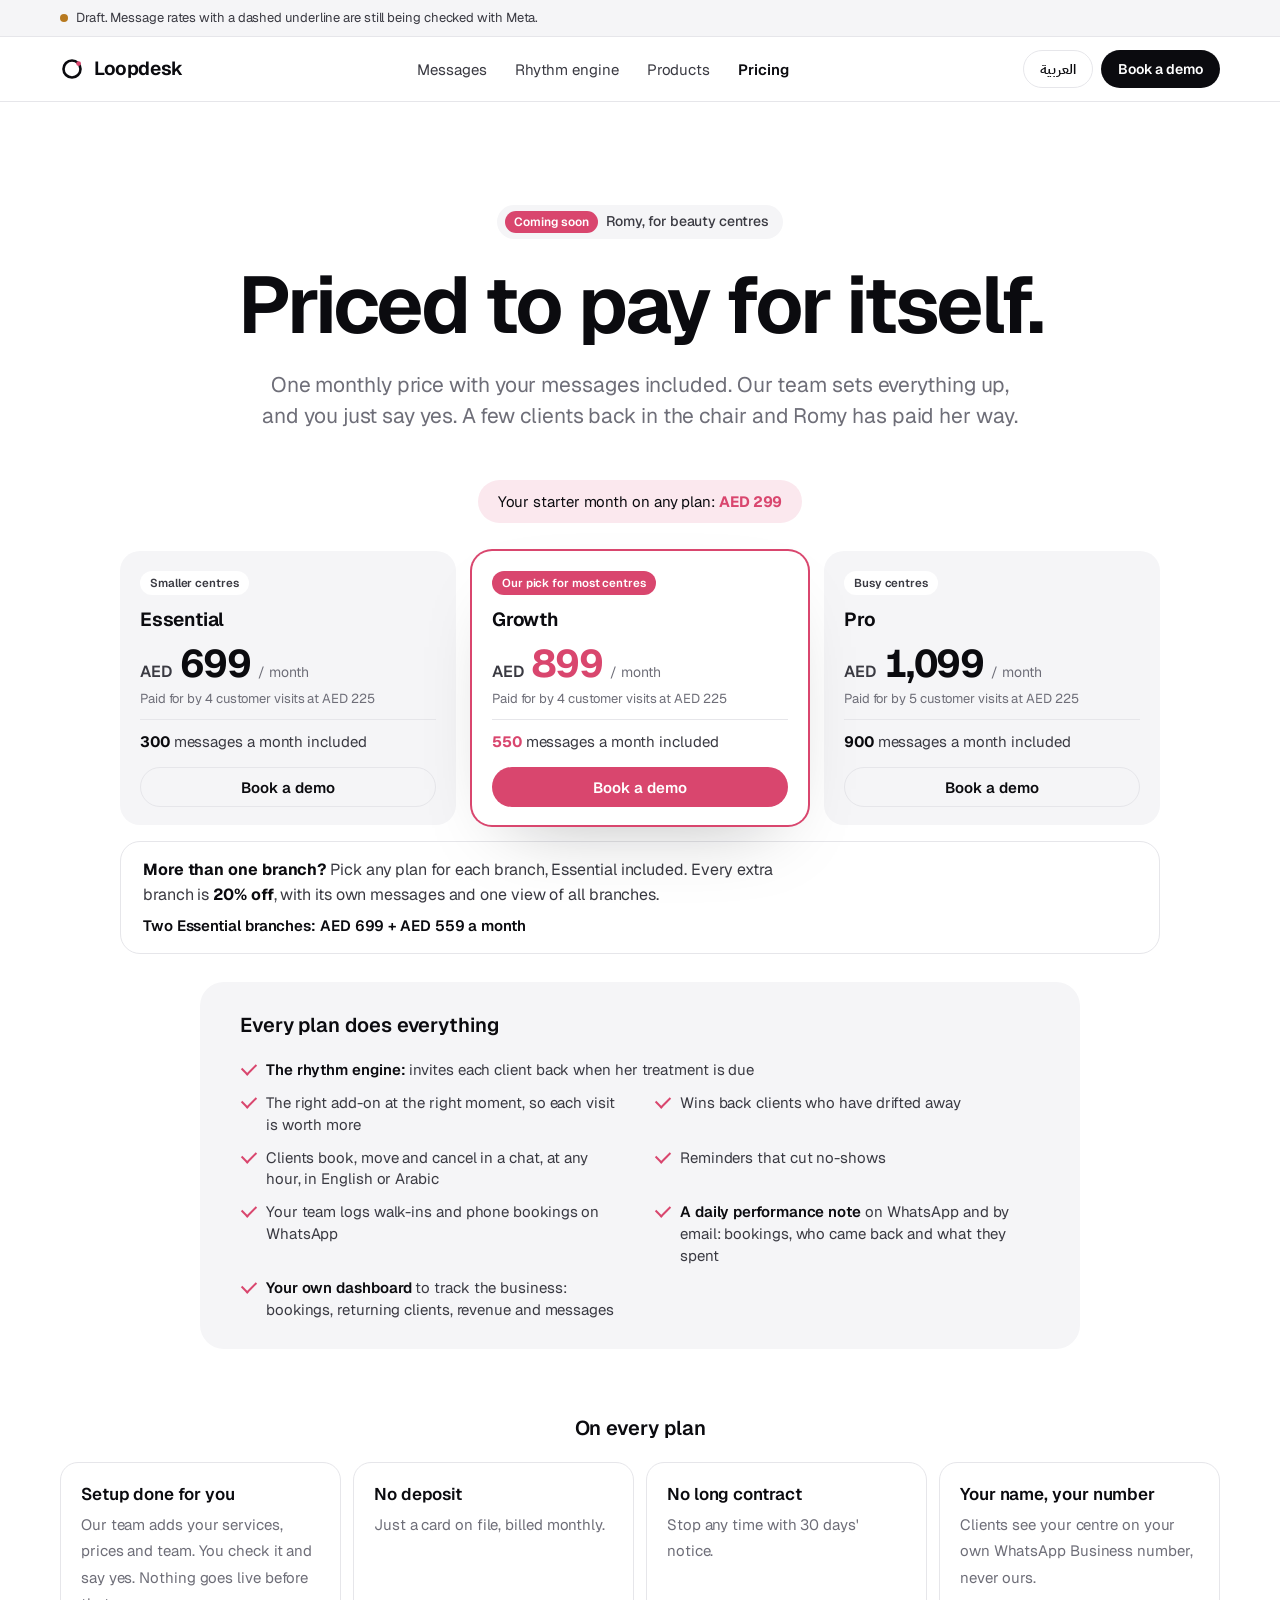
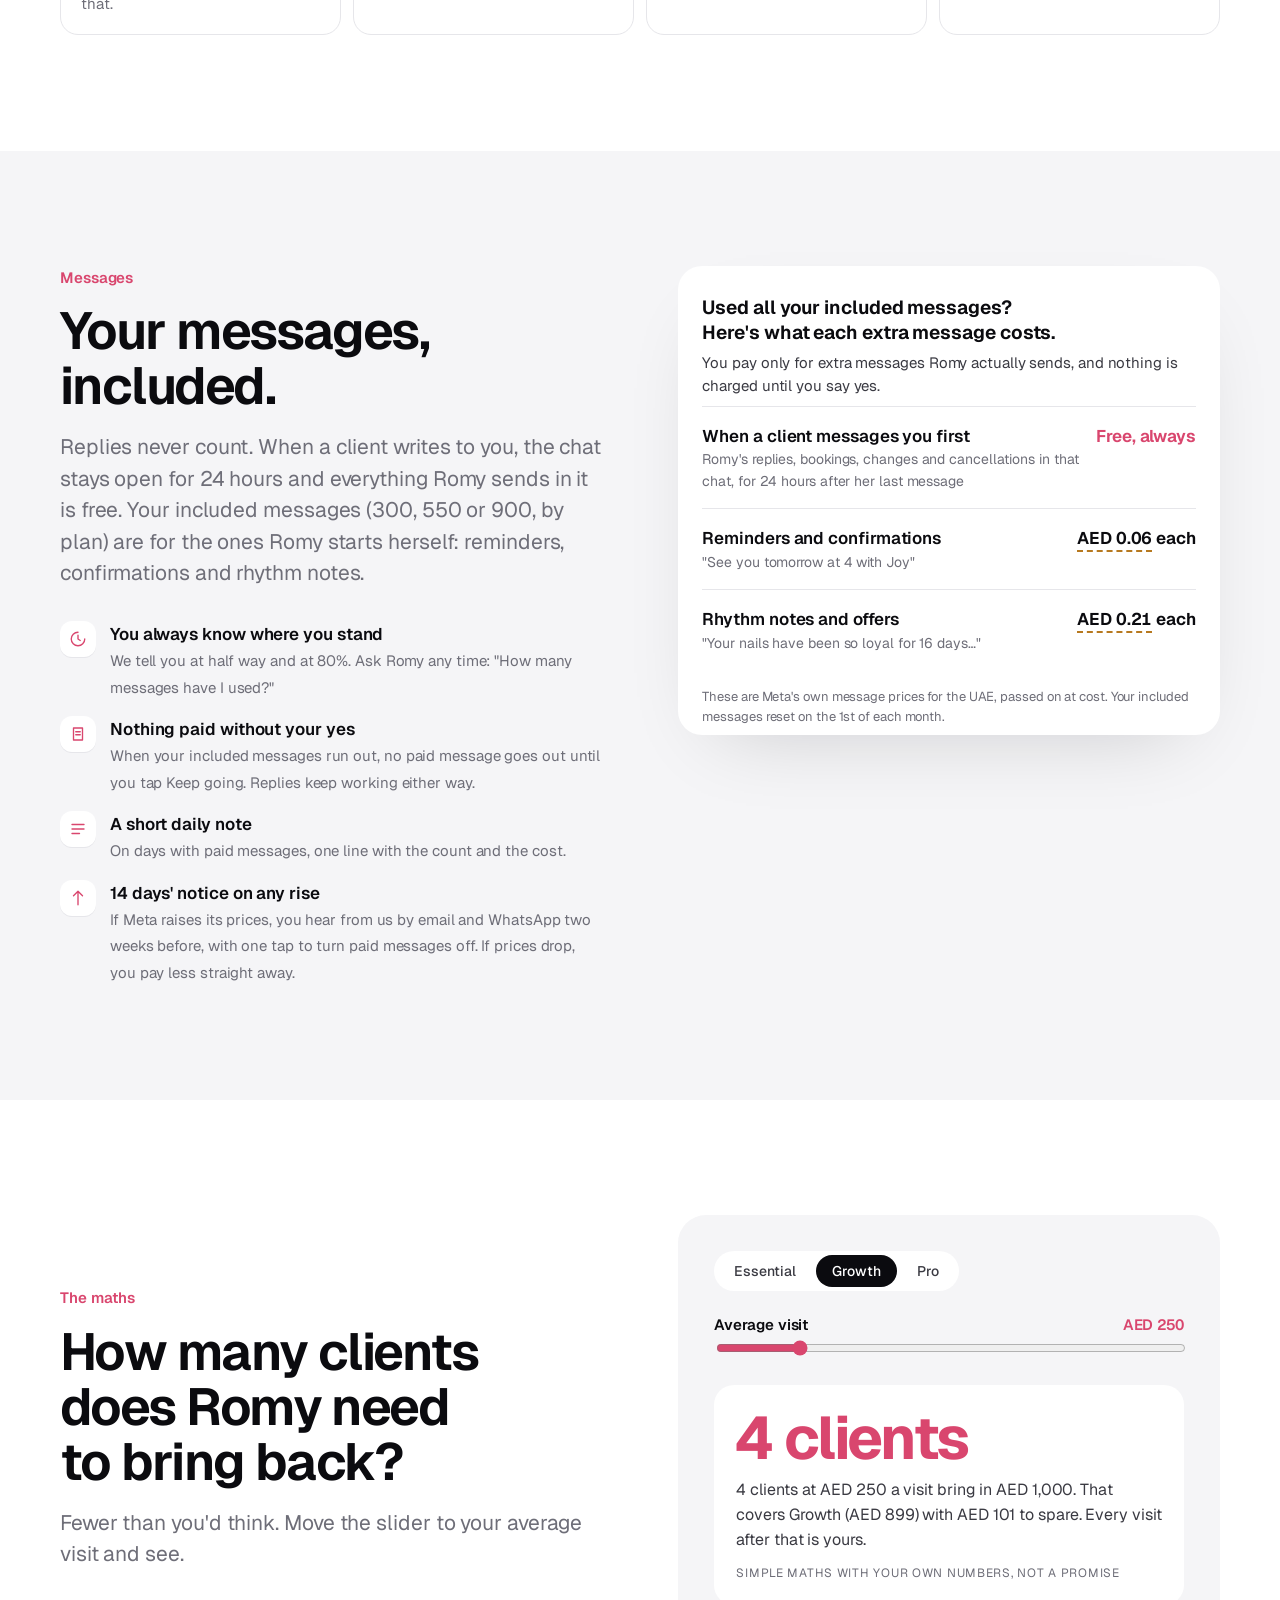
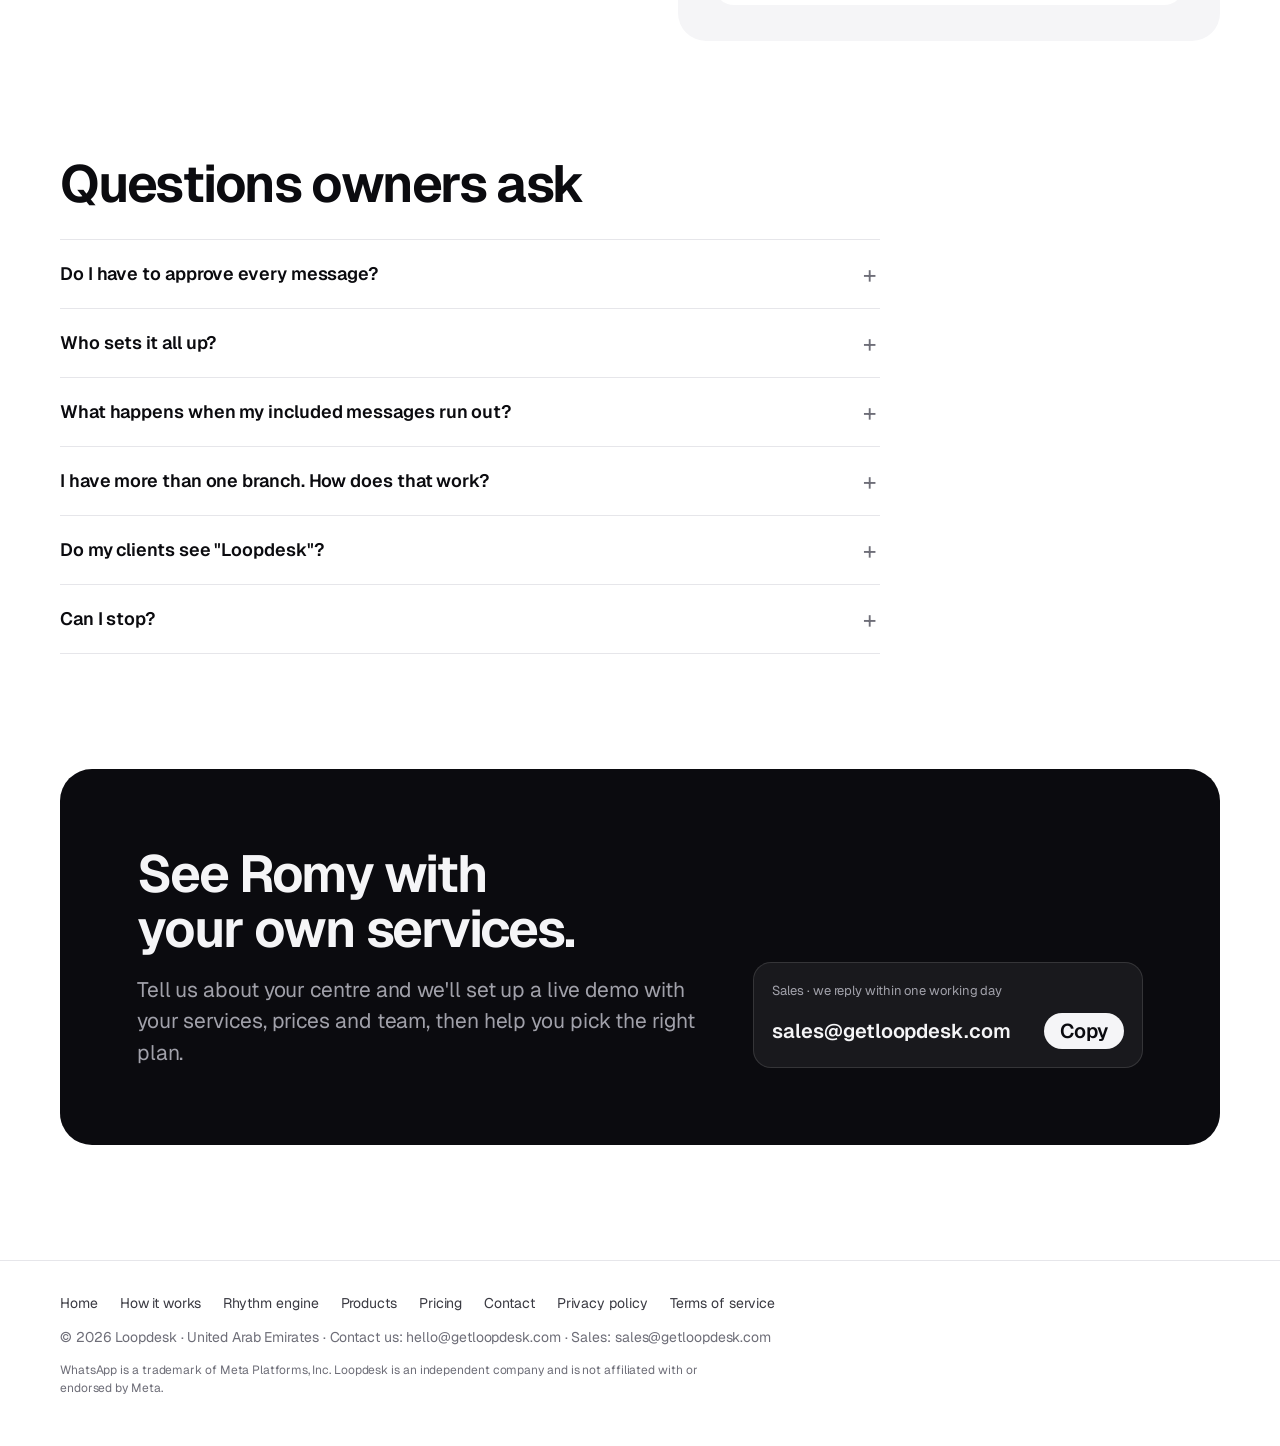
==== commit 794c2a5a: "Pricing: fold Group card into a branch line under the plans, show Essential for multiple branches Co" ====
--- a/pricing.html
+++ b/pricing.html
@@ -25,7 +25,7 @@
 </script>
 <style>
 /* Same system as the home page: calm premium tech, one quiet rose accent where the value lives.
-   Layout: thesis, three plans with the recommended one in the centre, then the messages, the maths, the questions. */
+   Layout: thesis, three plans with the recommended one in the centre, a branch line under them, then the messages, the maths, the questions. */
 :root{
   --bg:#FFFFFF; --soft:#F5F5F7; --ink:#0B0B0F; --ink-2:#3A3A42; --muted:#6E6E78; --line:#E6E6EA;
   --rose:#D9466E; --rose-soft:#FBE8EE; --night:#0B0B0F; --on-night:#F5F5F7; --on-night-dim:#A1A1AA; --draft:#B7791F;
@@ -102,7 +102,12 @@
 .intro b{color:var(--rose)}
 
 /* plans */
-.plans{display:grid;grid-template-columns:repeat(4,minmax(0,1fr));gap:16px;align-items:stretch}
+.plans{display:grid;grid-template-columns:repeat(3,minmax(0,1fr));gap:16px;align-items:stretch;max-width:1040px;margin:0 auto}
+.branches{max-width:1040px;margin:16px auto 0;border:1px solid var(--line);border-radius:20px;padding:16px 22px;display:flex;flex-wrap:wrap;gap:6px 24px;align-items:baseline;justify-content:space-between}
+.branches p{font-size:16px;color:var(--ink-2);max-width:640px}
+.branches b{color:var(--ink)}
+.branches .ex{font-size:15px;color:var(--ink);font-weight:600;white-space:nowrap}
+@media (max-width:640px){.branches .ex{white-space:normal}}
 .plan{min-width:0;background:var(--soft);border-radius:20px;padding:20px 20px 18px;display:flex;flex-direction:column;gap:10px}
 .plan.rec{background:var(--bg);box-shadow:0 0 0 2px var(--rose),0 30px 80px -40px rgba(11,11,15,.35);position:relative}
 .badge{align-self:flex-start;font-size:11.5px;font-weight:600;border-radius:999px;padding:3px 10px;background:var(--rose);color:#fff}
@@ -137,8 +142,7 @@
 .branch b{color:var(--ink)}
 @media (max-width:640px){.allin .feat{grid-template-columns:minmax(0,1fr)}}
 
-@media (max-width:1100px){.plans{grid-template-columns:repeat(2,minmax(0,1fr))}}
-@media (max-width:640px){.plans{grid-template-columns:minmax(0,1fr);max-width:560px;margin:0 auto}.plan.rec{order:-1}}
+@media (max-width:860px){.plans{grid-template-columns:minmax(0,1fr);max-width:560px;margin:0 auto}.plan.rec{order:-1}.branches{max-width:560px}}
 
 /* every plan */
 .every{padding-block:clamp(40px,5vw,64px) 0}
@@ -287,14 +291,6 @@
       <p class="msgcount"><b>900</b> messages a month included</p>
       <a class="btn btn-light" href="#demo">Book a demo</a>
     </article>
-    <article class="plan">
-      <span class="badge quiet">Two branches or more</span>
-      <h3>Group</h3>
-      <div class="price"><span class="num">20%</span><span class="per">off each extra branch</span></div>
-      <p class="daily">Two Growth branches: AED 899 + AED 719 a month</p>
-      <p class="msgcount">Any plan per branch, each with its own messages. <b>One view</b> of all branches.</p>
-      <a class="btn btn-light" href="#demo">Talk to sales</a>
-    </article>
   </div>
 
   <div class="plans ar">
@@ -322,14 +318,16 @@
       <p class="msgcount"><b>900</b> رسالة شهريًا ضمن الباقة</p>
       <a class="btn btn-light" href="#demo">احجزوا جولة تعريفية</a>
     </article>
-    <article class="plan">
-      <span class="badge quiet">لفرعين أو أكثر</span>
-      <h3>المجموعات</h3>
-      <div class="price"><span class="num">20%</span><span class="per">خصم على كلّ فرع إضافي</span></div>
-      <p class="daily">فرعان على باقة النموّ: 899 + 719 درهمًا شهريًا</p>
-      <p class="msgcount">أيّ باقة لكلّ فرع، ولكلّ فرع رسائله. <b>نظرة واحدة</b> على الفروع كلّها.</p>
-      <a class="btn btn-light" href="#demo">تحدّثوا مع المبيعات</a>
-    </article>
+  </div>
+
+  <div class="branches ar">
+    <p><b>لديكم أكثر من فرع؟</b> اختاروا أيّ باقة لكلّ فرع، ومنها الأساسية. وكلّ فرع إضافي <b>بخصم 20%</b>، برسائله الخاصة ونظرة واحدة على الفروع كلّها.</p>
+    <p class="ex">فرعان على الباقة الأساسية: 699 + 559 درهمًا شهريًا</p>
+  </div>
+
+  <div class="branches en">
+    <p><b>More than one branch?</b> Pick any plan for each branch, Essential included. Every extra branch is <b>20% off</b>, with its own messages and one view of all branches.</p>
+    <p class="ex">Two Essential branches: AED 699 + AED 559 a month</p>
   </div>
 
   <div class="allin en">
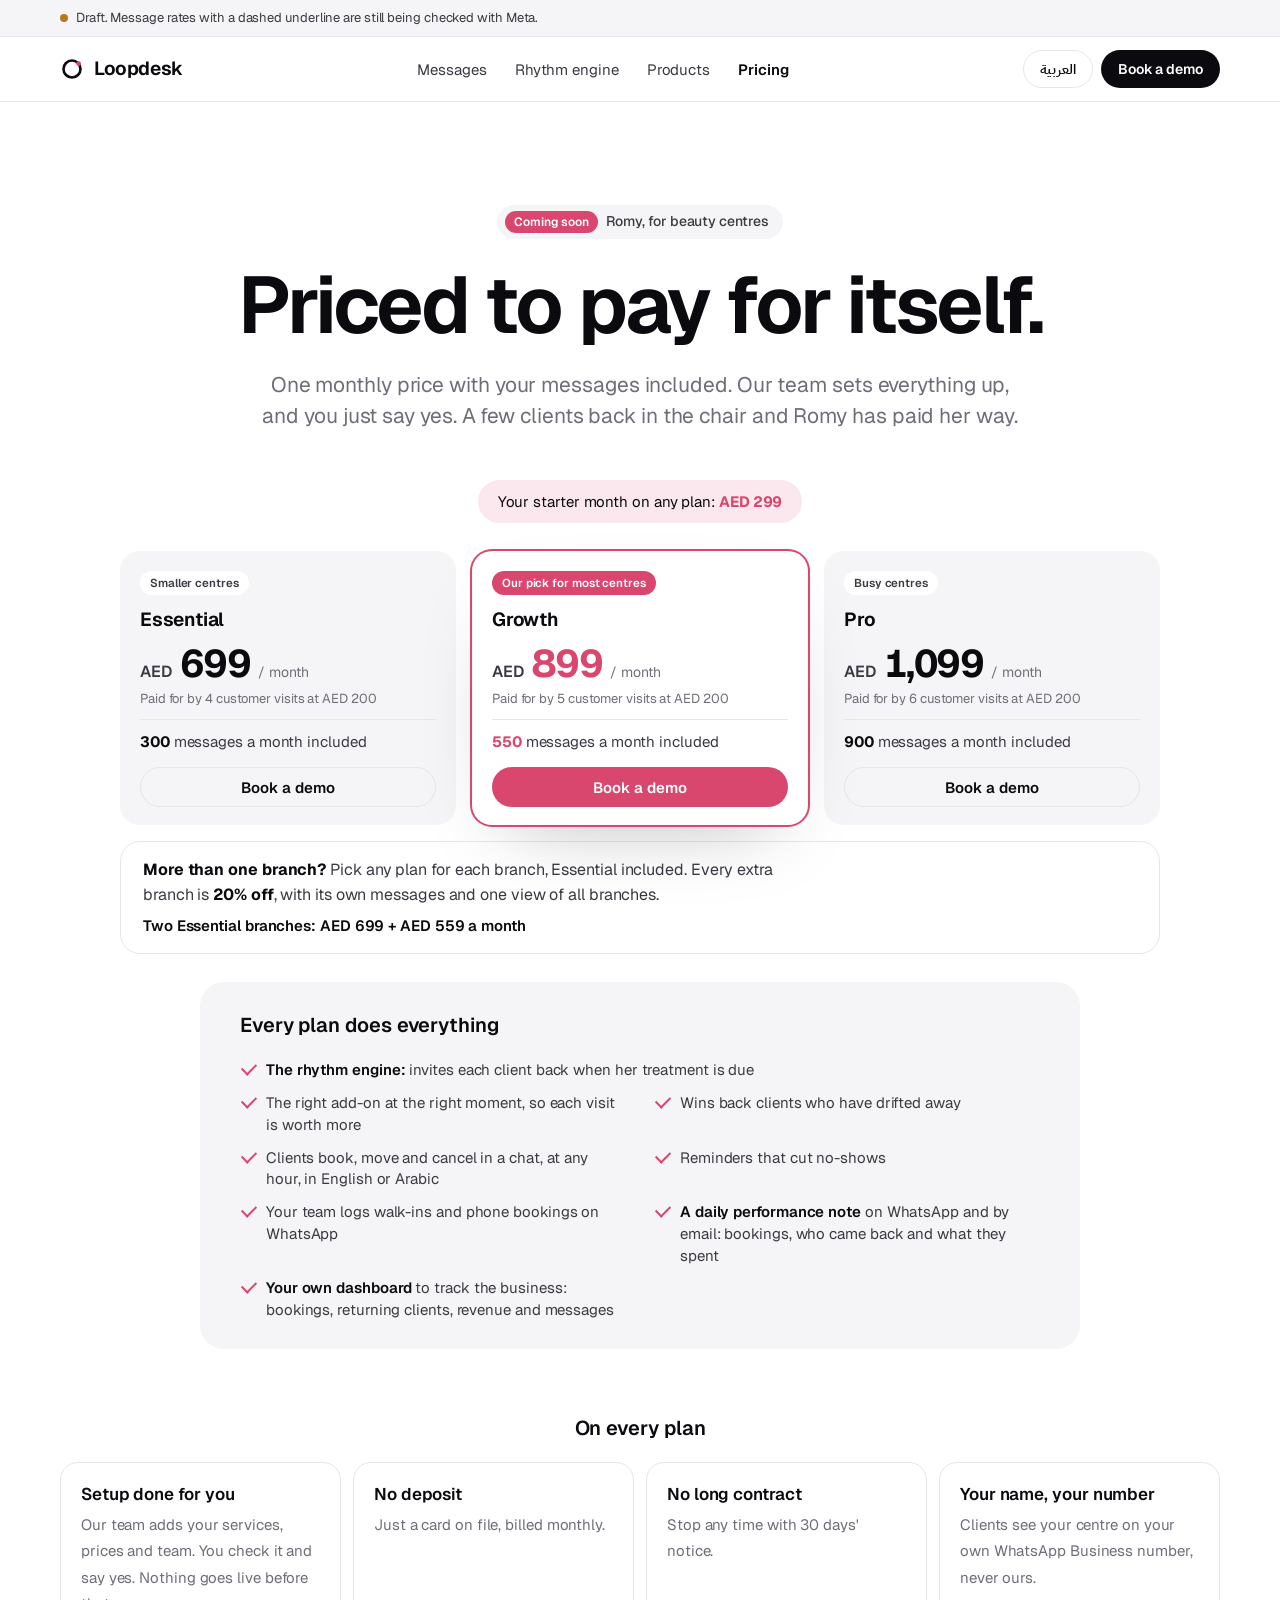
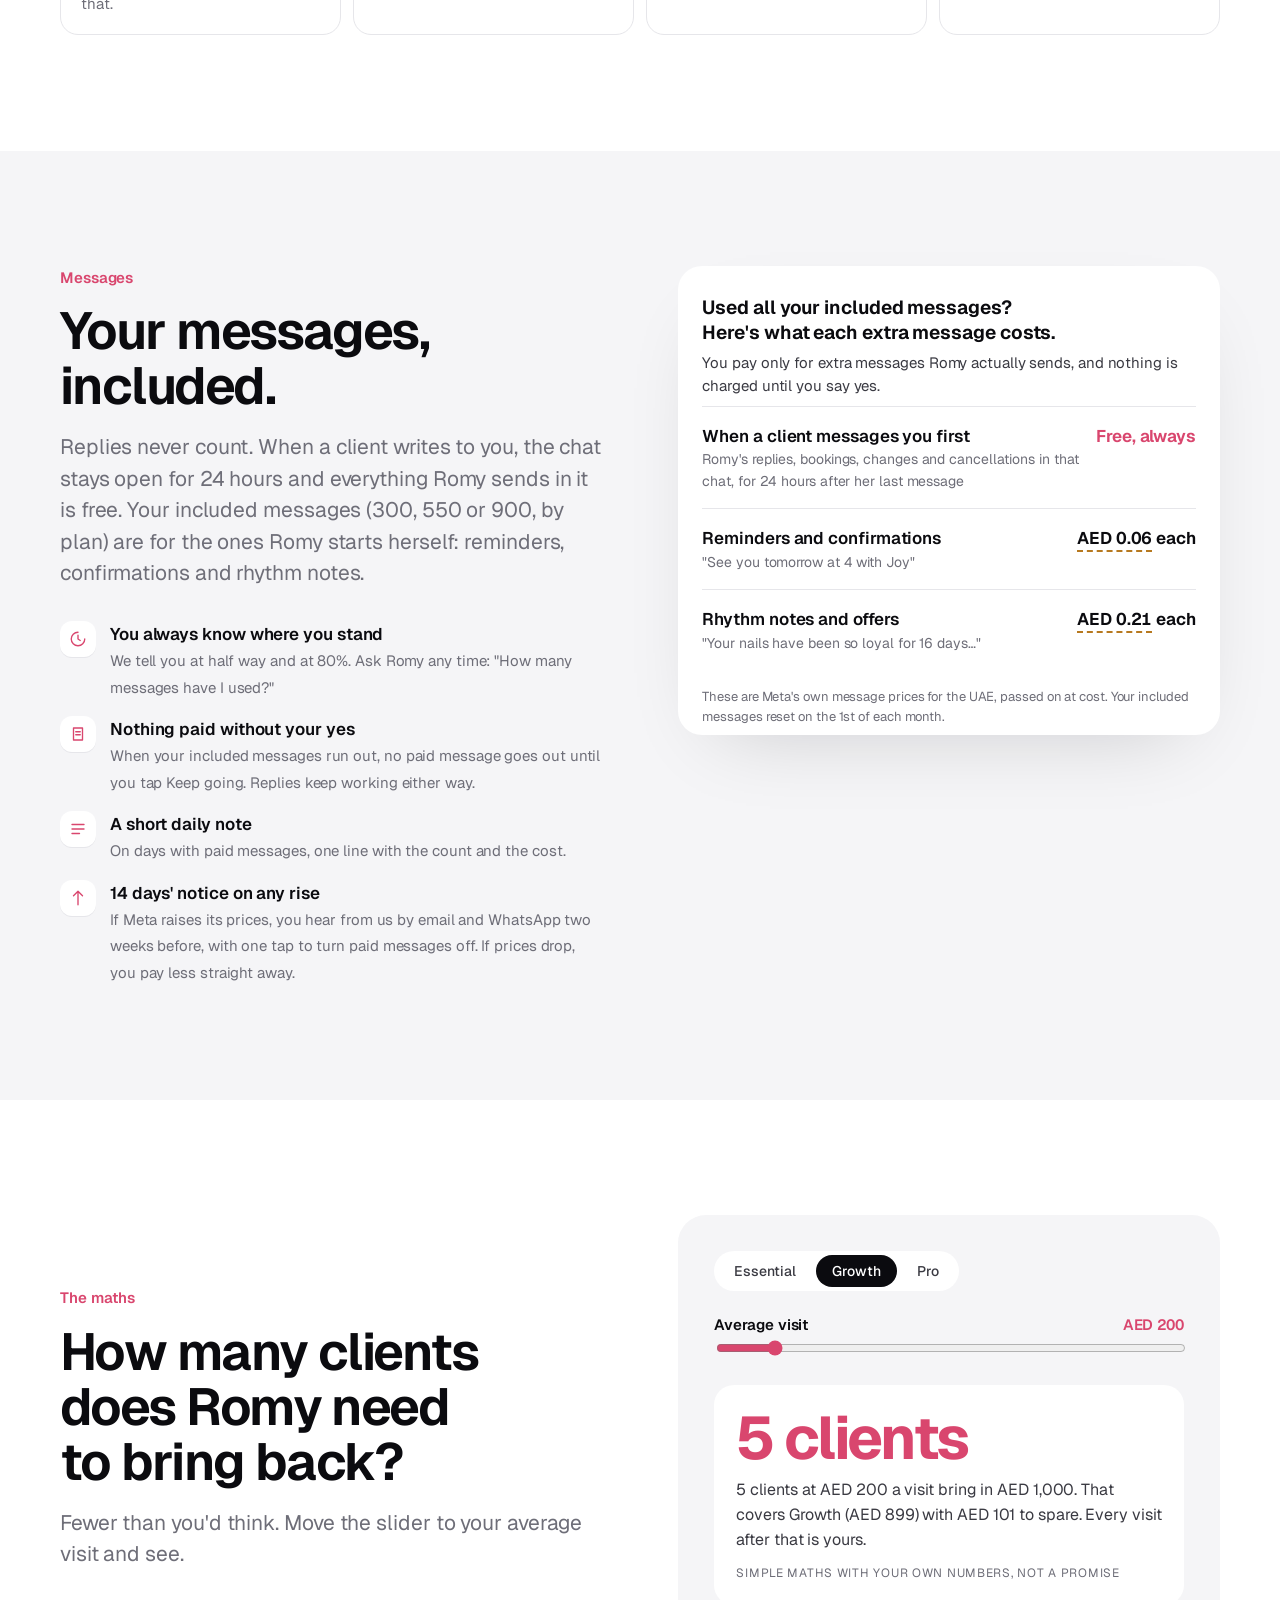
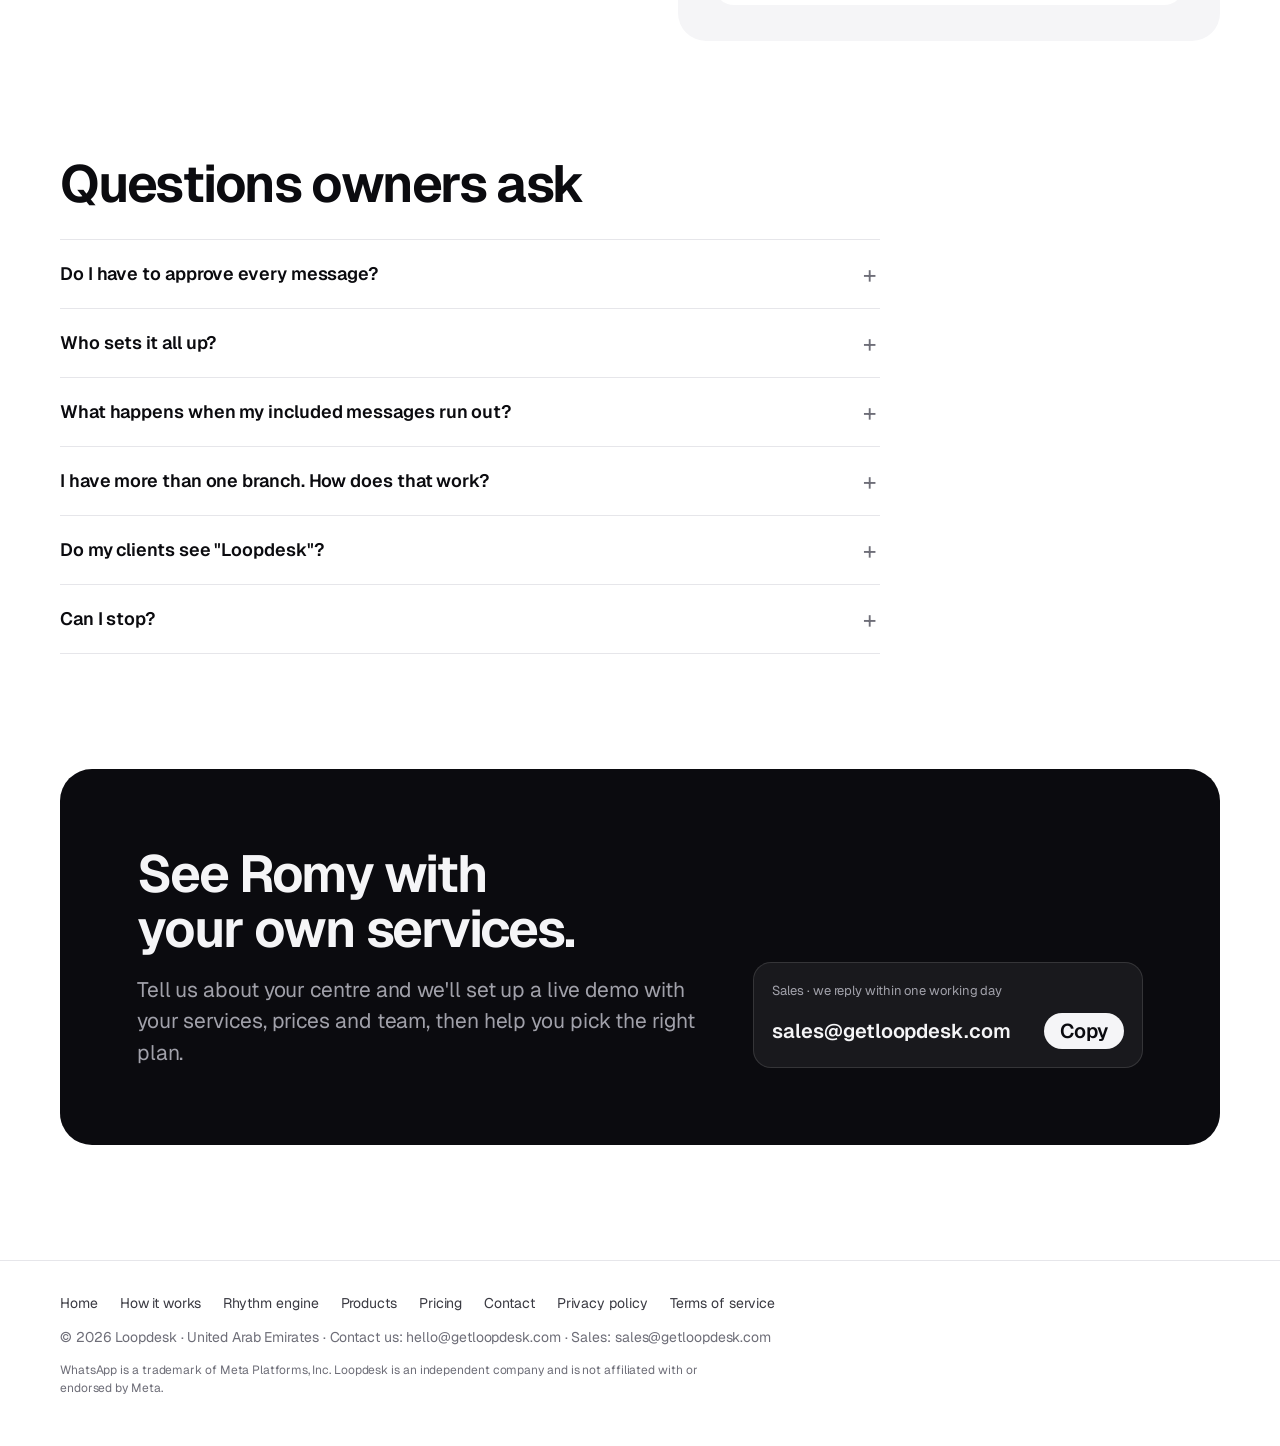
==== commit 38cb6318: "Pricing: cards paid for by 4/5/6 visits at AED 200; calculator default AED 200 Co-Authored-By: Claud" ====
--- a/pricing.html
+++ b/pricing.html
@@ -271,7 +271,7 @@
       <span class="badge quiet">Smaller centres</span>
       <h3>Essential</h3>
       <div class="price"><span class="cur">AED</span><span class="num">699</span><span class="per">/ month</span></div>
-      <p class="daily">Paid for by 4 customer visits at AED 225</p>
+      <p class="daily">Paid for by 4 customer visits at AED 200</p>
       <p class="msgcount"><b>300</b> messages a month included</p>
       <a class="btn btn-light" href="#demo">Book a demo</a>
     </article>
@@ -279,7 +279,7 @@
       <span class="badge">Our pick for most centres</span>
       <h3>Growth</h3>
       <div class="price"><span class="cur">AED</span><span class="num">899</span><span class="per">/ month</span></div>
-      <p class="daily">Paid for by 4 customer visits at AED 225</p>
+      <p class="daily">Paid for by 5 customer visits at AED 200</p>
       <p class="msgcount"><b>550</b> messages a month included</p>
       <a class="btn btn-rose" href="#demo">Book a demo</a>
     </article>
@@ -287,7 +287,7 @@
       <span class="badge quiet">Busy centres</span>
       <h3>Pro</h3>
       <div class="price"><span class="cur">AED</span><span class="num">1,099</span><span class="per">/ month</span></div>
-      <p class="daily">Paid for by 5 customer visits at AED 225</p>
+      <p class="daily">Paid for by 6 customer visits at AED 200</p>
       <p class="msgcount"><b>900</b> messages a month included</p>
       <a class="btn btn-light" href="#demo">Book a demo</a>
     </article>
@@ -298,7 +298,7 @@
       <span class="badge quiet">للمراكز الصغيرة</span>
       <h3>الأساسية</h3>
       <div class="price"><span class="num">699</span><span class="cur">درهمًا</span><span class="per">/ شهريًا</span></div>
-      <p class="daily">تغطّيها 4 زيارات من عميلاتكم بقيمة 225 درهمًا</p>
+      <p class="daily">تغطّيها 4 زيارات من عميلاتكم بقيمة 200 درهم</p>
       <p class="msgcount"><b>300</b> رسالة شهريًا ضمن الباقة</p>
       <a class="btn btn-light" href="#demo">احجزوا جولة تعريفية</a>
     </article>
@@ -306,7 +306,7 @@
       <span class="badge">اختيارنا لمعظم المراكز</span>
       <h3>النموّ</h3>
       <div class="price"><span class="num">899</span><span class="cur">درهمًا</span><span class="per">/ شهريًا</span></div>
-      <p class="daily">تغطّيها 4 زيارات من عميلاتكم بقيمة 225 درهمًا</p>
+      <p class="daily">تغطّيها 5 زيارات من عميلاتكم بقيمة 200 درهم</p>
       <p class="msgcount"><b>550</b> رسالة شهريًا ضمن الباقة</p>
       <a class="btn btn-rose" href="#demo">احجزوا جولة تعريفية</a>
     </article>
@@ -314,7 +314,7 @@
       <span class="badge quiet">للمراكز المزدحمة</span>
       <h3>الاحترافية</h3>
       <div class="price"><span class="num">1,099</span><span class="cur">درهمًا</span><span class="per">/ شهريًا</span></div>
-      <p class="daily">تغطّيها 5 زيارات من عميلاتكم بقيمة 225 درهمًا</p>
+      <p class="daily">تغطّيها 6 زيارات من عميلاتكم بقيمة 200 درهم</p>
       <p class="msgcount"><b>900</b> رسالة شهريًا ضمن الباقة</p>
       <a class="btn btn-light" href="#demo">احجزوا جولة تعريفية</a>
     </article>
@@ -432,8 +432,8 @@
         <button type="button" data-price="1099" data-en="Pro" data-ar="الاحترافية" aria-pressed="false" id="pick-pr"><span class="en">Pro</span><span class="ar">الاحترافية</span></button>
       </div>
       <div>
-        <label for="visit"><span class="en">Average visit</span><span class="ar">متوسّط قيمة الزيارة</span><output id="visitOut" class="ltr">AED 250</output></label>
-        <input type="range" id="visit" min="100" max="1000" step="25" value="250">
+        <label for="visit"><span class="en">Average visit</span><span class="ar">متوسّط قيمة الزيارة</span><output id="visitOut" class="ltr">AED 200</output></label>
+        <input type="range" id="visit" min="100" max="1000" step="25" value="200">
       </div>
       <div class="answer" aria-live="polite">
         <span class="big" id="need">4</span>
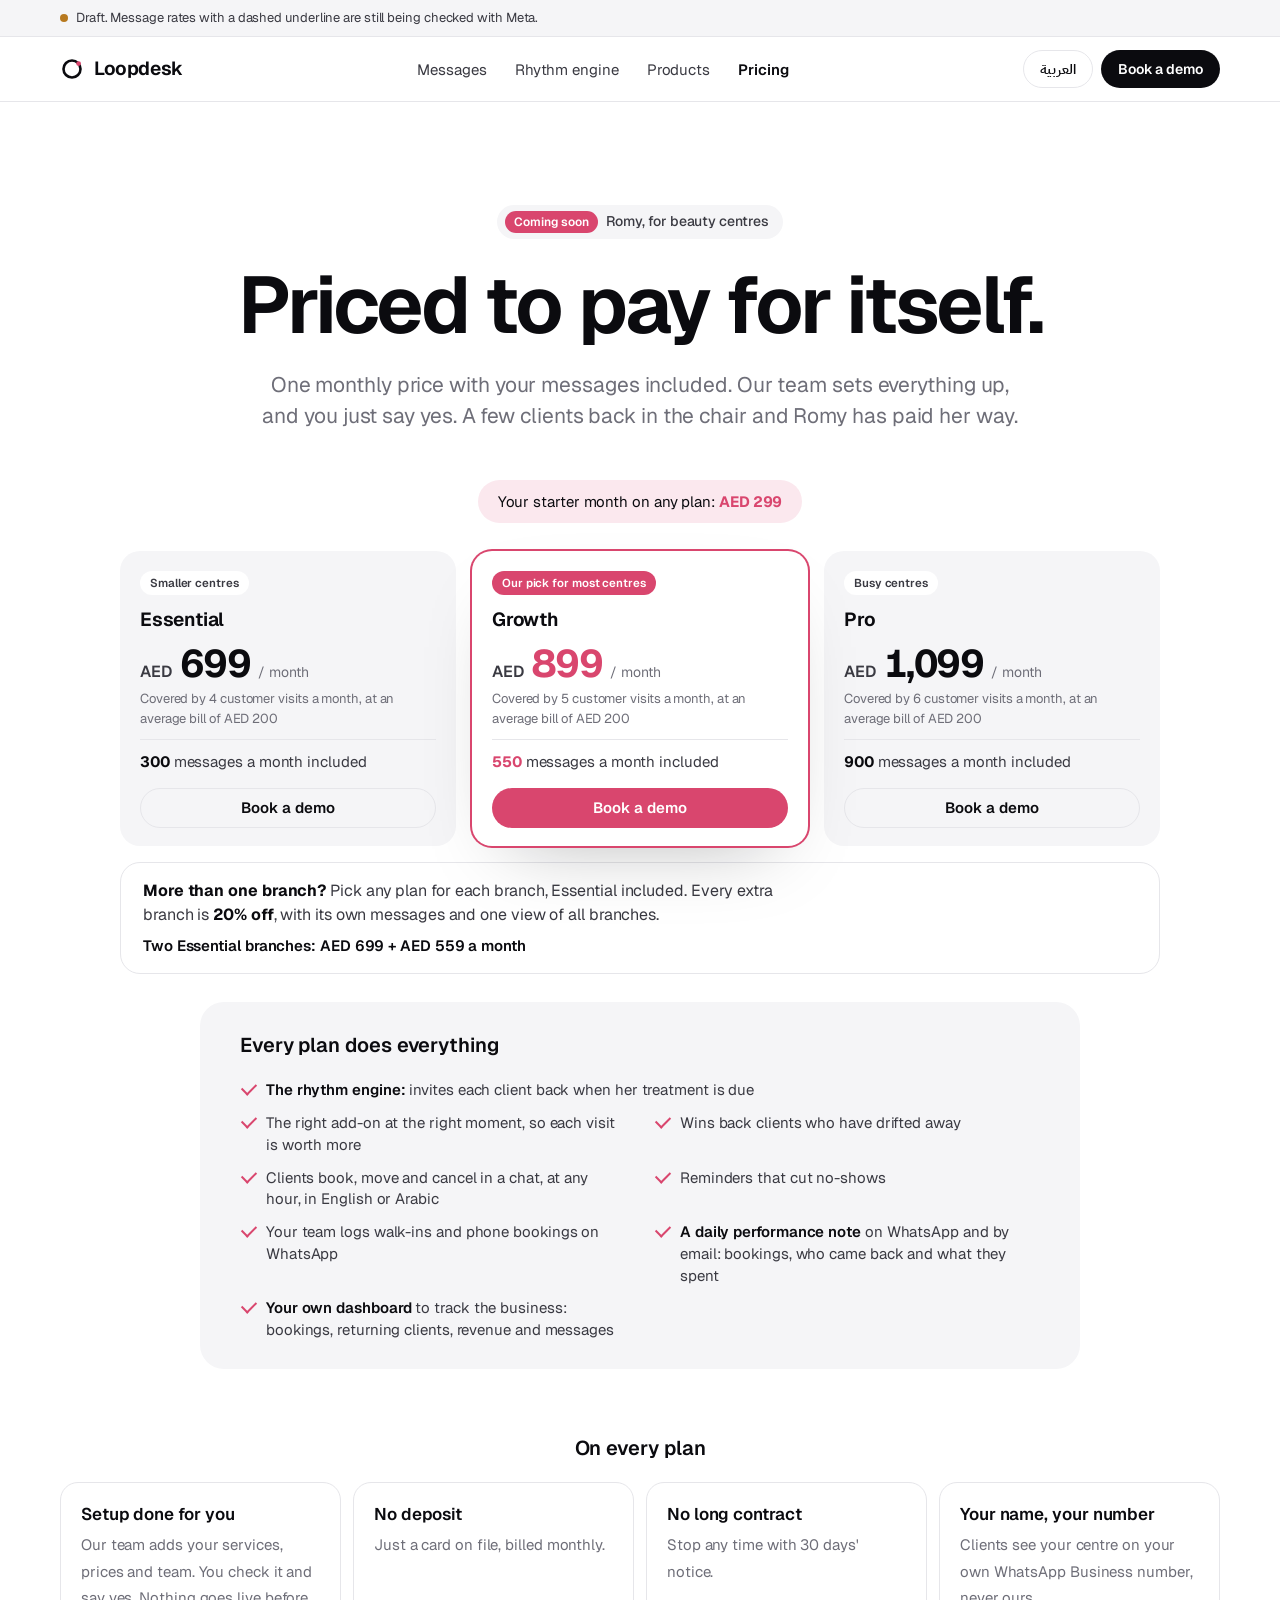
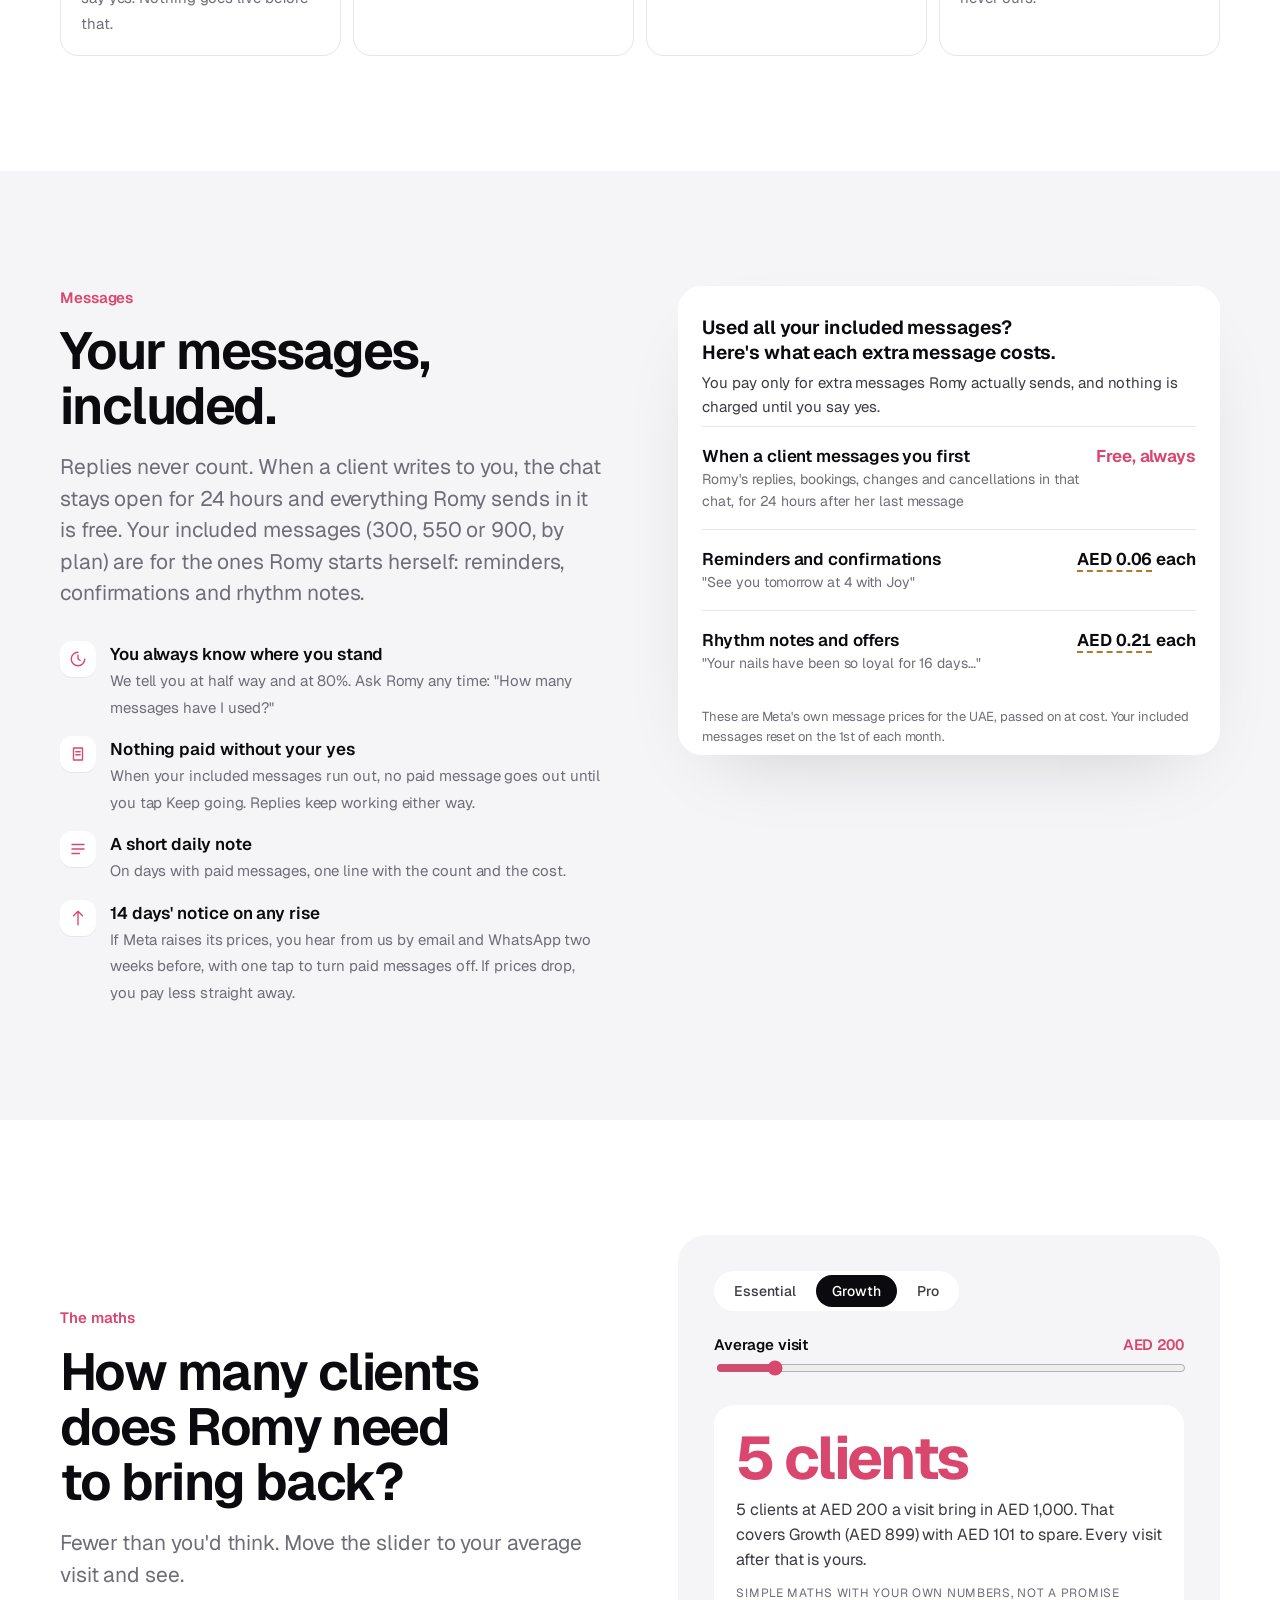
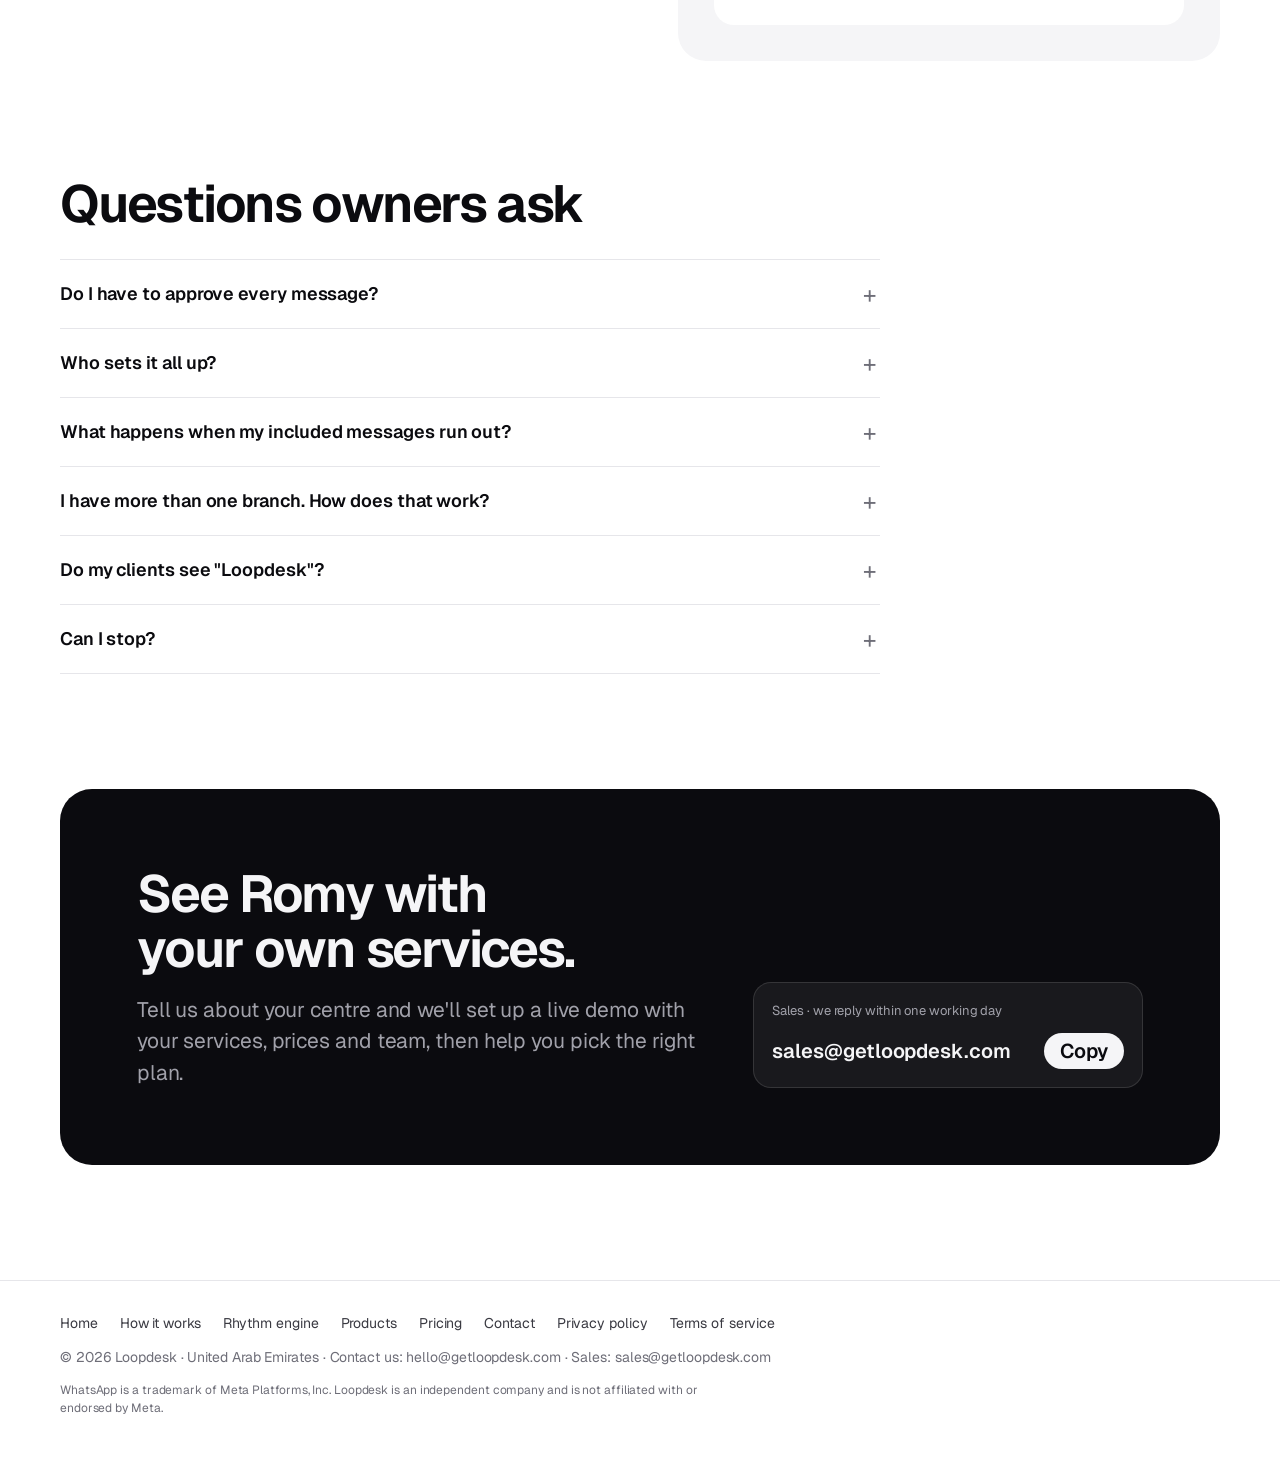
==== commit 7cbd7d47: "Pricing: make the AED 200 read as the client's average bill, not a fee Co-Authored-By: Claude Opus 5" ====
--- a/pricing.html
+++ b/pricing.html
@@ -271,7 +271,7 @@
       <span class="badge quiet">Smaller centres</span>
       <h3>Essential</h3>
       <div class="price"><span class="cur">AED</span><span class="num">699</span><span class="per">/ month</span></div>
-      <p class="daily">Paid for by 4 customer visits at AED 200</p>
+      <p class="daily">Covered by 4 customer visits a month, at an average bill of AED 200</p>
       <p class="msgcount"><b>300</b> messages a month included</p>
       <a class="btn btn-light" href="#demo">Book a demo</a>
     </article>
@@ -279,7 +279,7 @@
       <span class="badge">Our pick for most centres</span>
       <h3>Growth</h3>
       <div class="price"><span class="cur">AED</span><span class="num">899</span><span class="per">/ month</span></div>
-      <p class="daily">Paid for by 5 customer visits at AED 200</p>
+      <p class="daily">Covered by 5 customer visits a month, at an average bill of AED 200</p>
       <p class="msgcount"><b>550</b> messages a month included</p>
       <a class="btn btn-rose" href="#demo">Book a demo</a>
     </article>
@@ -287,7 +287,7 @@
       <span class="badge quiet">Busy centres</span>
       <h3>Pro</h3>
       <div class="price"><span class="cur">AED</span><span class="num">1,099</span><span class="per">/ month</span></div>
-      <p class="daily">Paid for by 6 customer visits at AED 200</p>
+      <p class="daily">Covered by 6 customer visits a month, at an average bill of AED 200</p>
       <p class="msgcount"><b>900</b> messages a month included</p>
       <a class="btn btn-light" href="#demo">Book a demo</a>
     </article>
@@ -298,7 +298,7 @@
       <span class="badge quiet">للمراكز الصغيرة</span>
       <h3>الأساسية</h3>
       <div class="price"><span class="num">699</span><span class="cur">درهمًا</span><span class="per">/ شهريًا</span></div>
-      <p class="daily">تغطّيها 4 زيارات من عميلاتكم بقيمة 200 درهم</p>
+      <p class="daily">تغطّيها 4 زيارات شهريًا من عميلاتكم، بمتوسّط فاتورة 200 درهم</p>
       <p class="msgcount"><b>300</b> رسالة شهريًا ضمن الباقة</p>
       <a class="btn btn-light" href="#demo">احجزوا جولة تعريفية</a>
     </article>
@@ -306,7 +306,7 @@
       <span class="badge">اختيارنا لمعظم المراكز</span>
       <h3>النموّ</h3>
       <div class="price"><span class="num">899</span><span class="cur">درهمًا</span><span class="per">/ شهريًا</span></div>
-      <p class="daily">تغطّيها 5 زيارات من عميلاتكم بقيمة 200 درهم</p>
+      <p class="daily">تغطّيها 5 زيارات شهريًا من عميلاتكم، بمتوسّط فاتورة 200 درهم</p>
       <p class="msgcount"><b>550</b> رسالة شهريًا ضمن الباقة</p>
       <a class="btn btn-rose" href="#demo">احجزوا جولة تعريفية</a>
     </article>
@@ -314,7 +314,7 @@
       <span class="badge quiet">للمراكز المزدحمة</span>
       <h3>الاحترافية</h3>
       <div class="price"><span class="num">1,099</span><span class="cur">درهمًا</span><span class="per">/ شهريًا</span></div>
-      <p class="daily">تغطّيها 6 زيارات من عميلاتكم بقيمة 200 درهم</p>
+      <p class="daily">تغطّيها 6 زيارات شهريًا من عميلاتكم، بمتوسّط فاتورة 200 درهم</p>
       <p class="msgcount"><b>900</b> رسالة شهريًا ضمن الباقة</p>
       <a class="btn btn-light" href="#demo">احجزوا جولة تعريفية</a>
     </article>
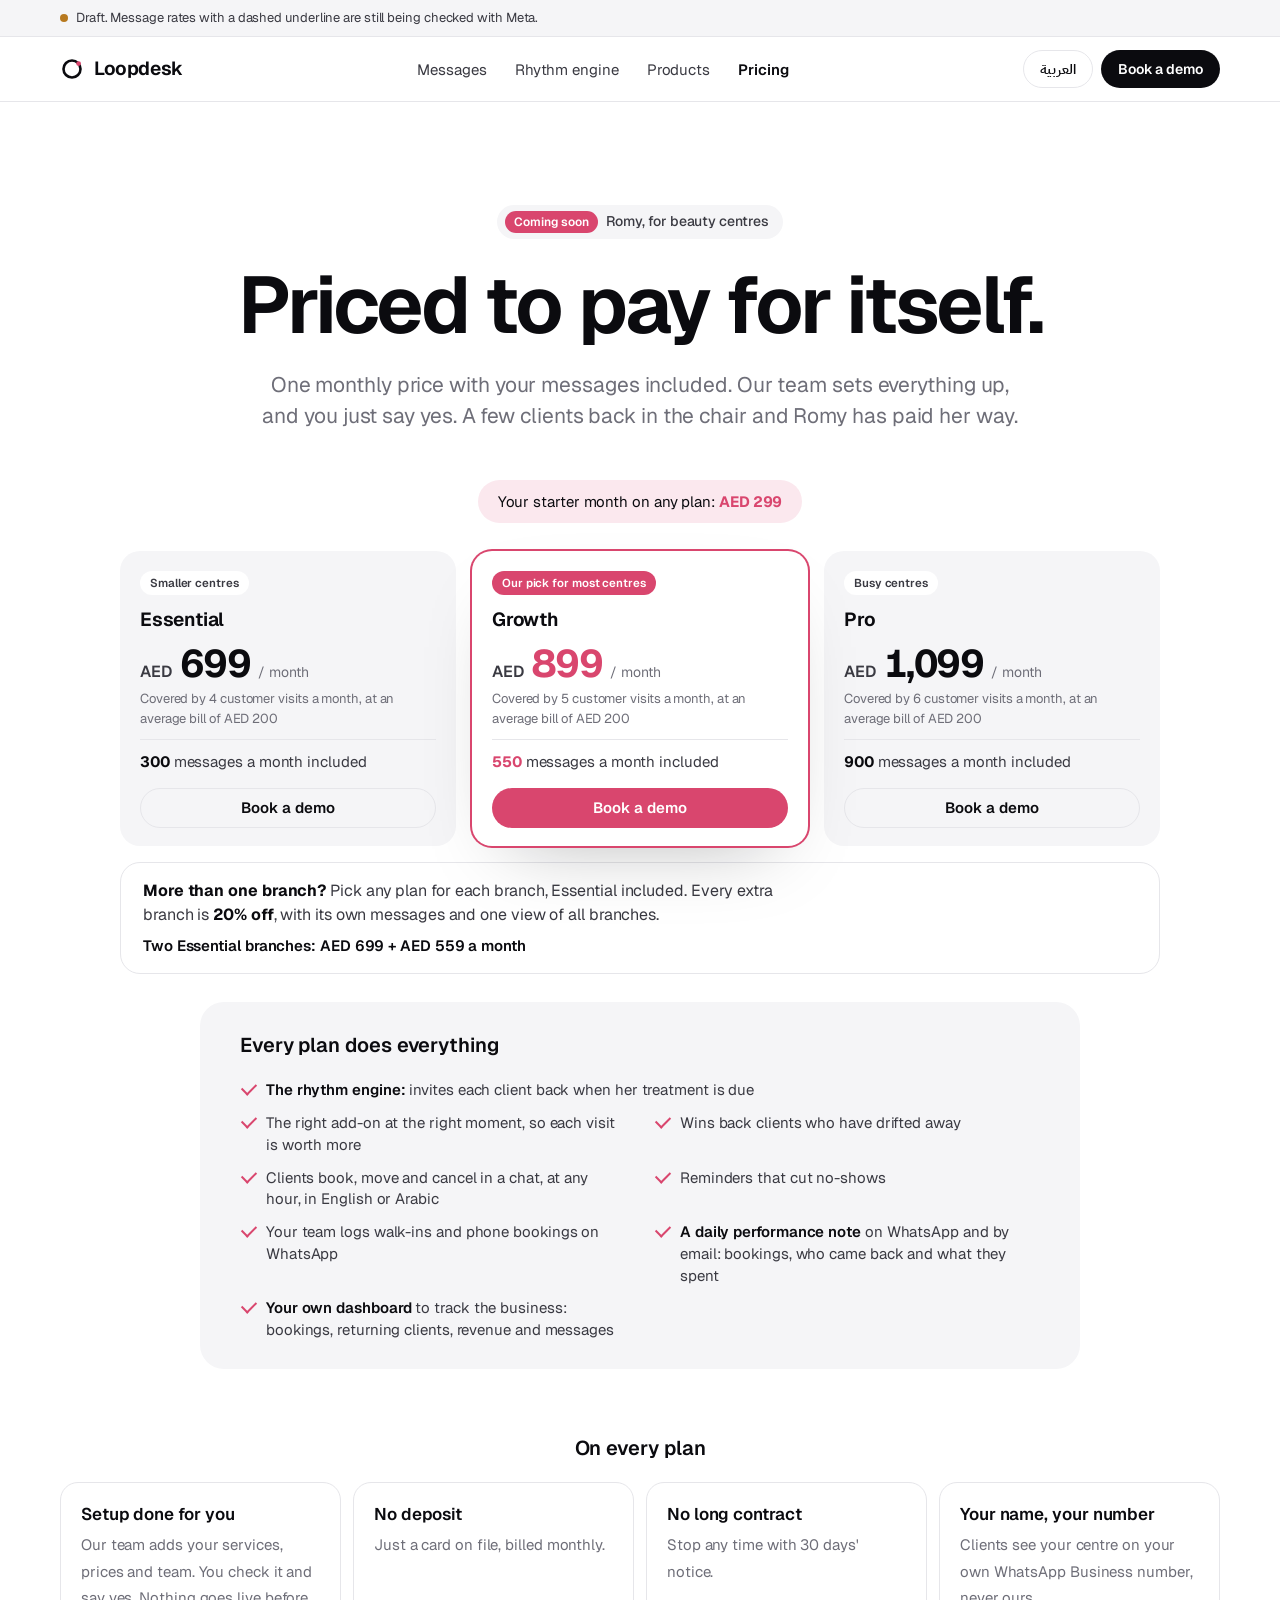
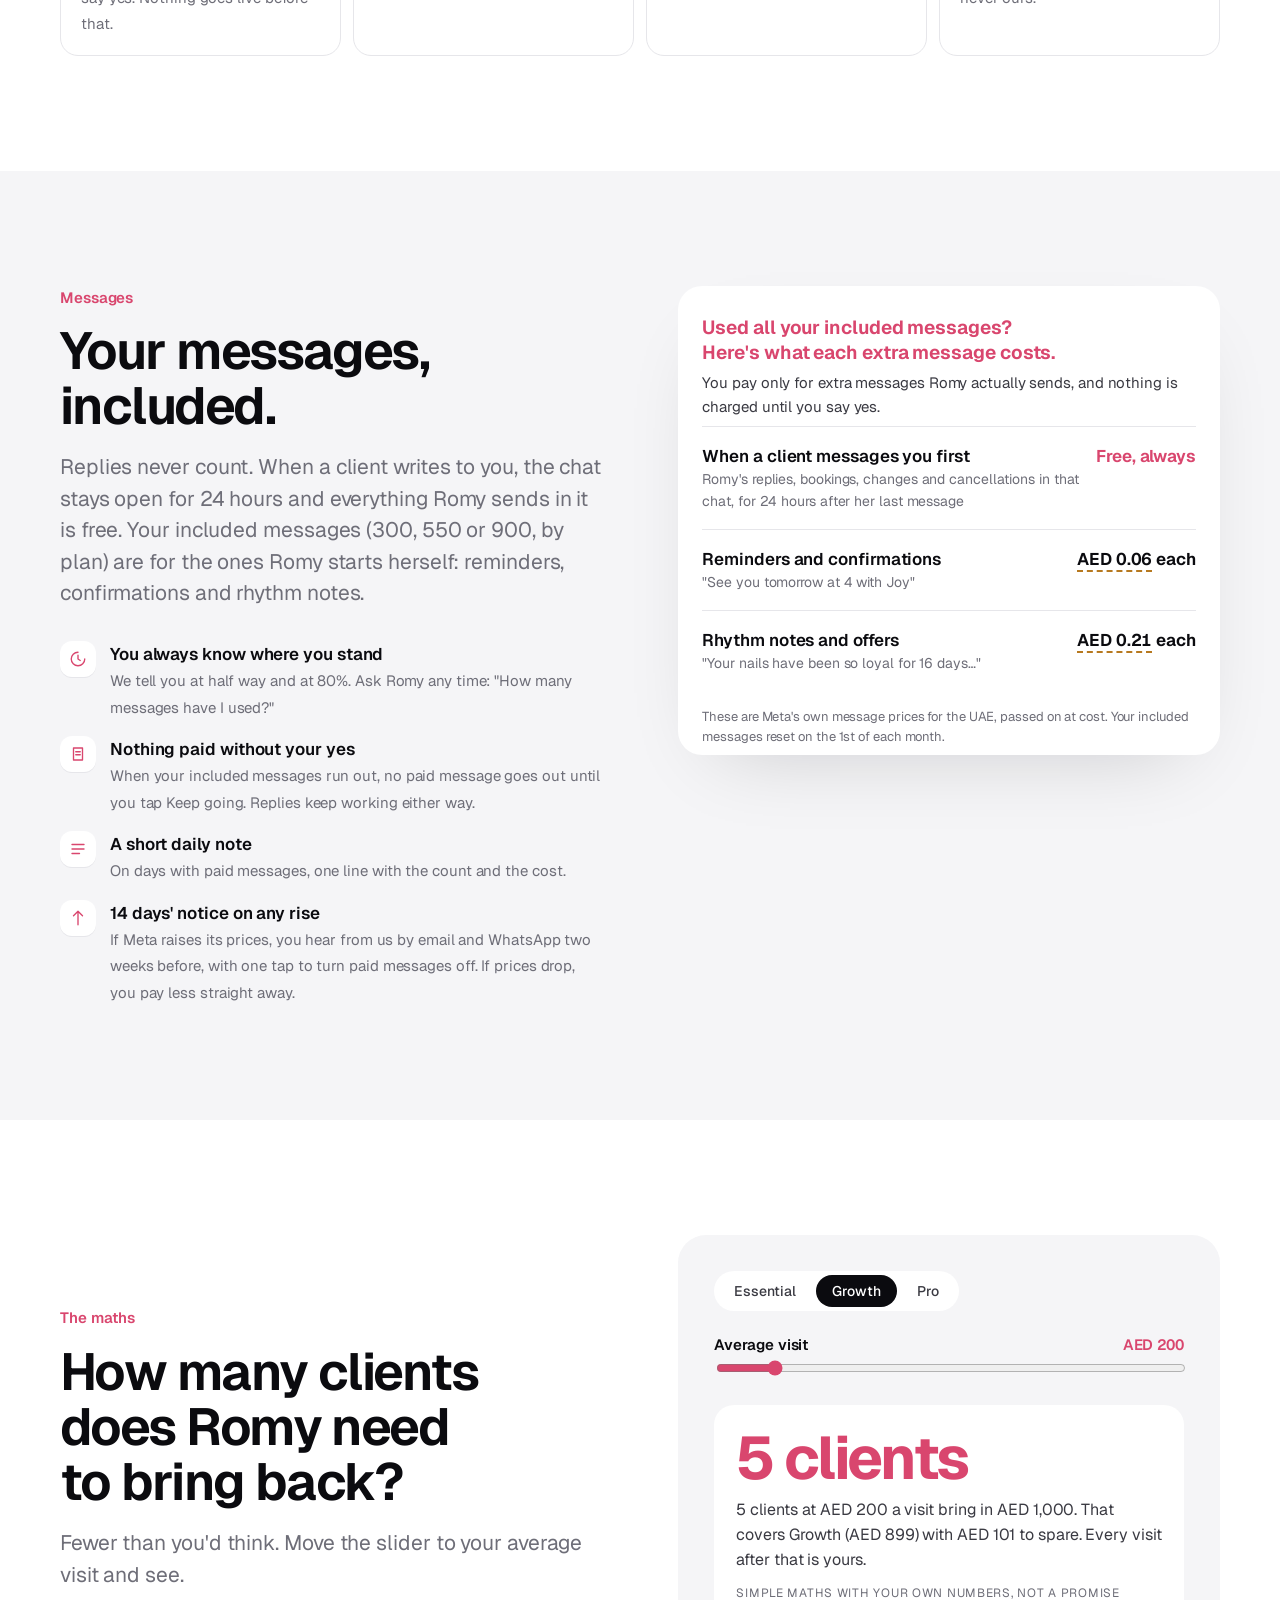
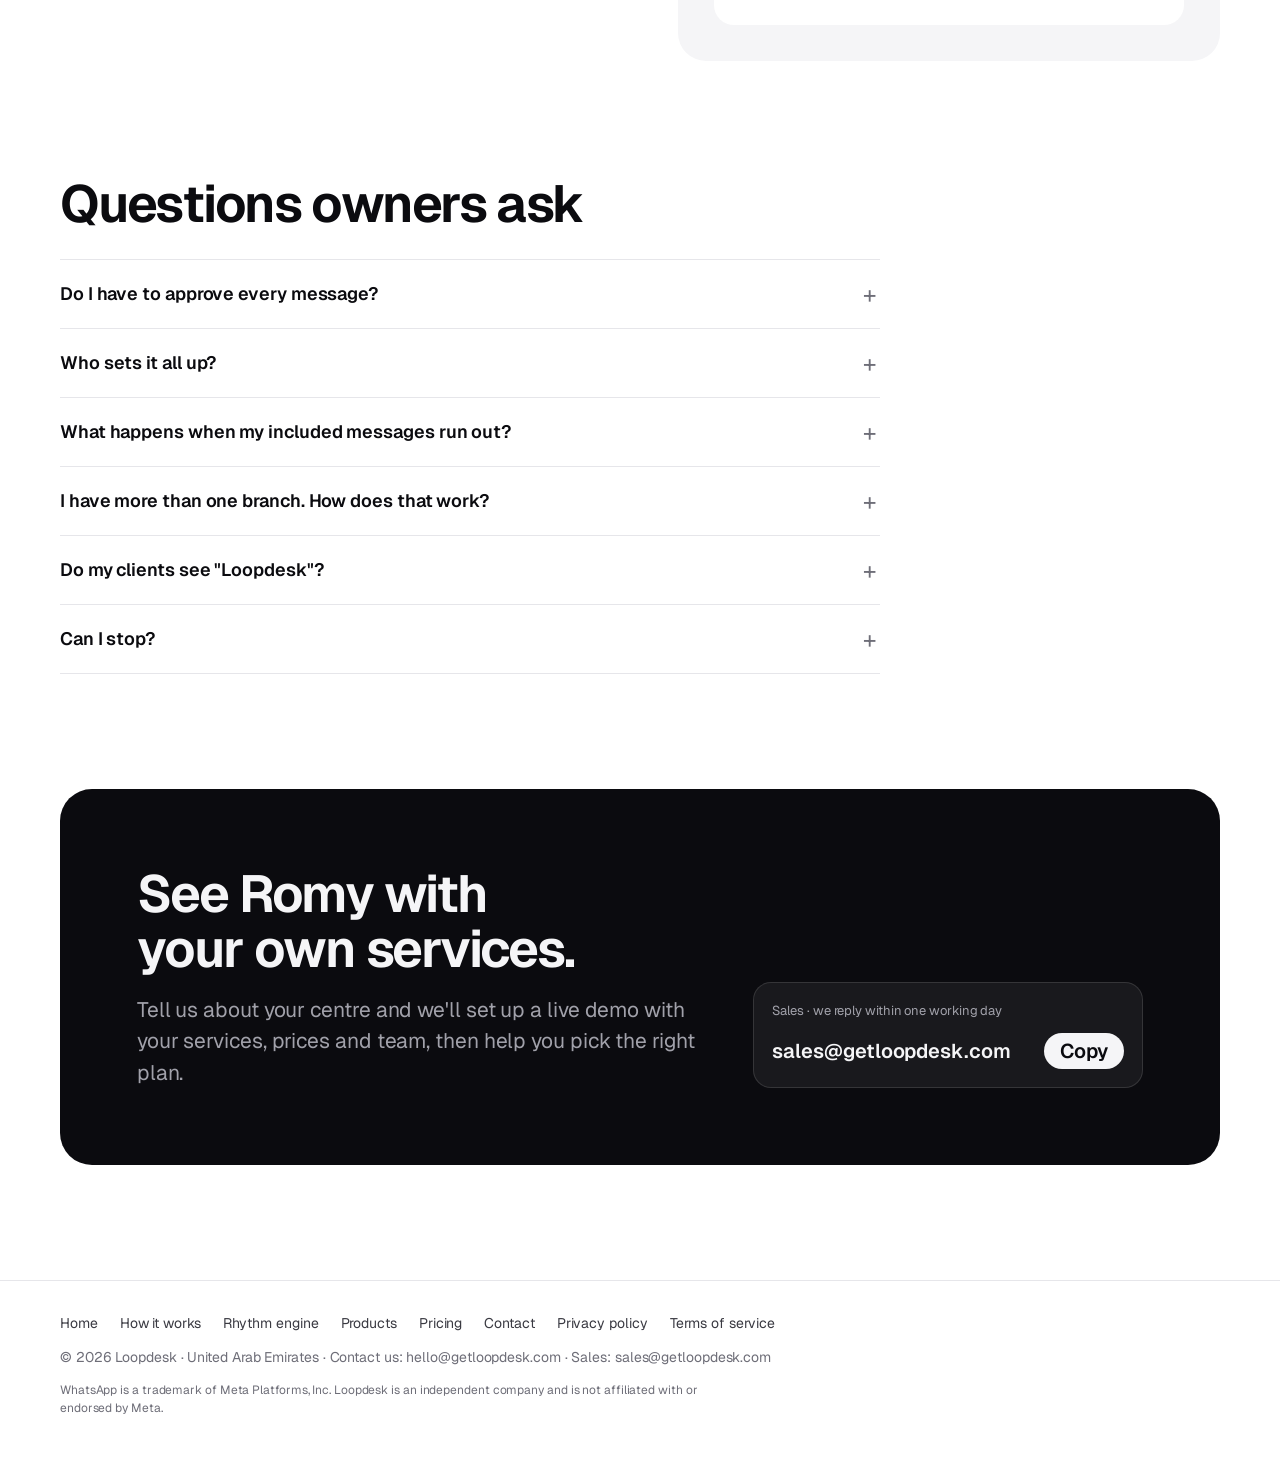
==== commit d382fcc1: "Pricing: extra-message heading in rose Co-Authored-By: Claude Opus 5.5 <noreply@anthropic.com> Claud" ====
--- a/pricing.html
+++ b/pricing.html
@@ -160,7 +160,7 @@
 .msgs-grid > *{min-width:0}
 .msgs .sub{margin-top:18px}
 .rates{background:var(--bg);border-radius:var(--r);padding:8px 24px;box-shadow:0 30px 80px -40px rgba(11,11,15,.2)}
-.rates h3{font-size:19px;font-weight:650;color:var(--ink);padding:22px 0 6px;line-height:1.3;text-wrap:balance}
+.rates h3{font-size:19px;font-weight:650;color:var(--rose);padding:22px 0 6px;line-height:1.3;text-wrap:balance}
 .rates .lede{font-size:15px;color:var(--ink-2);padding-bottom:8px;border-bottom:1px solid var(--line)}
 .rate{display:grid;grid-template-columns:minmax(0,1fr) auto;gap:16px;align-items:baseline;padding:16px 0;border-bottom:1px solid var(--line)}
 .rate:last-of-type{border-bottom:0}
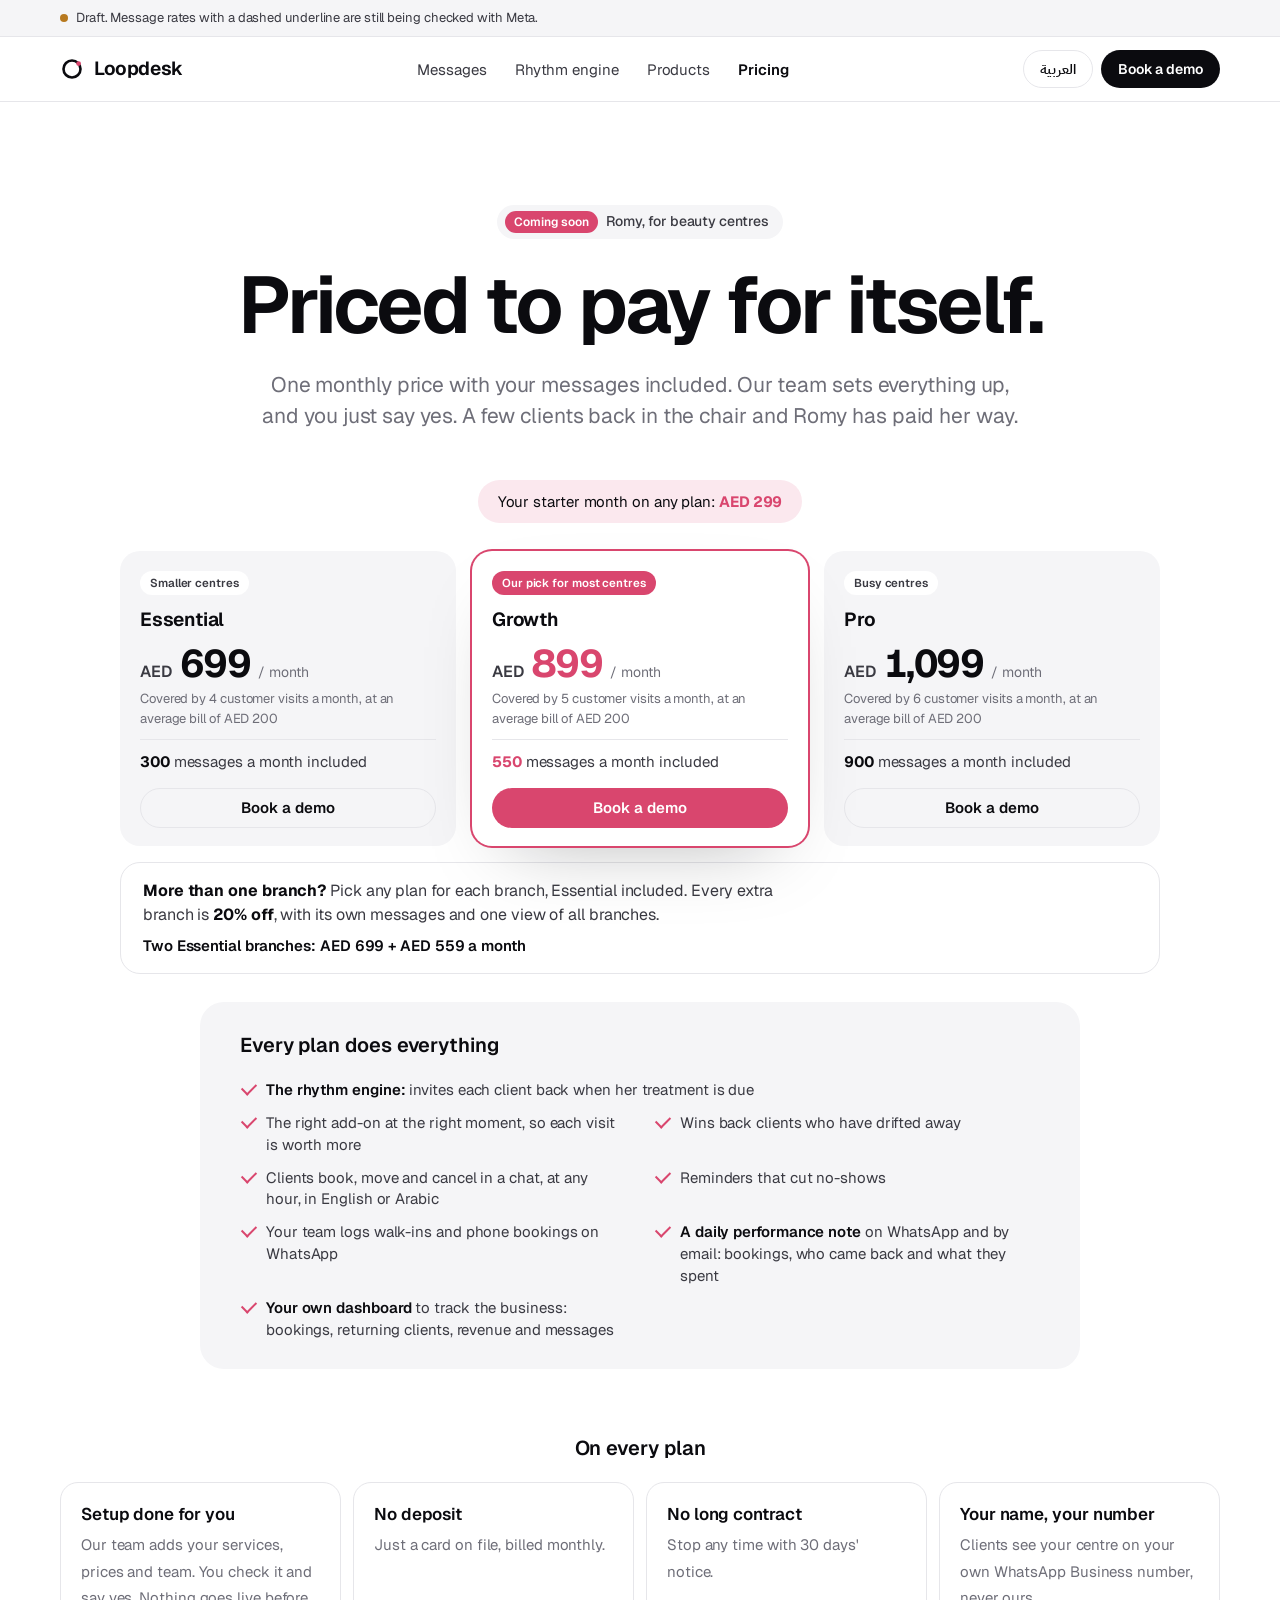
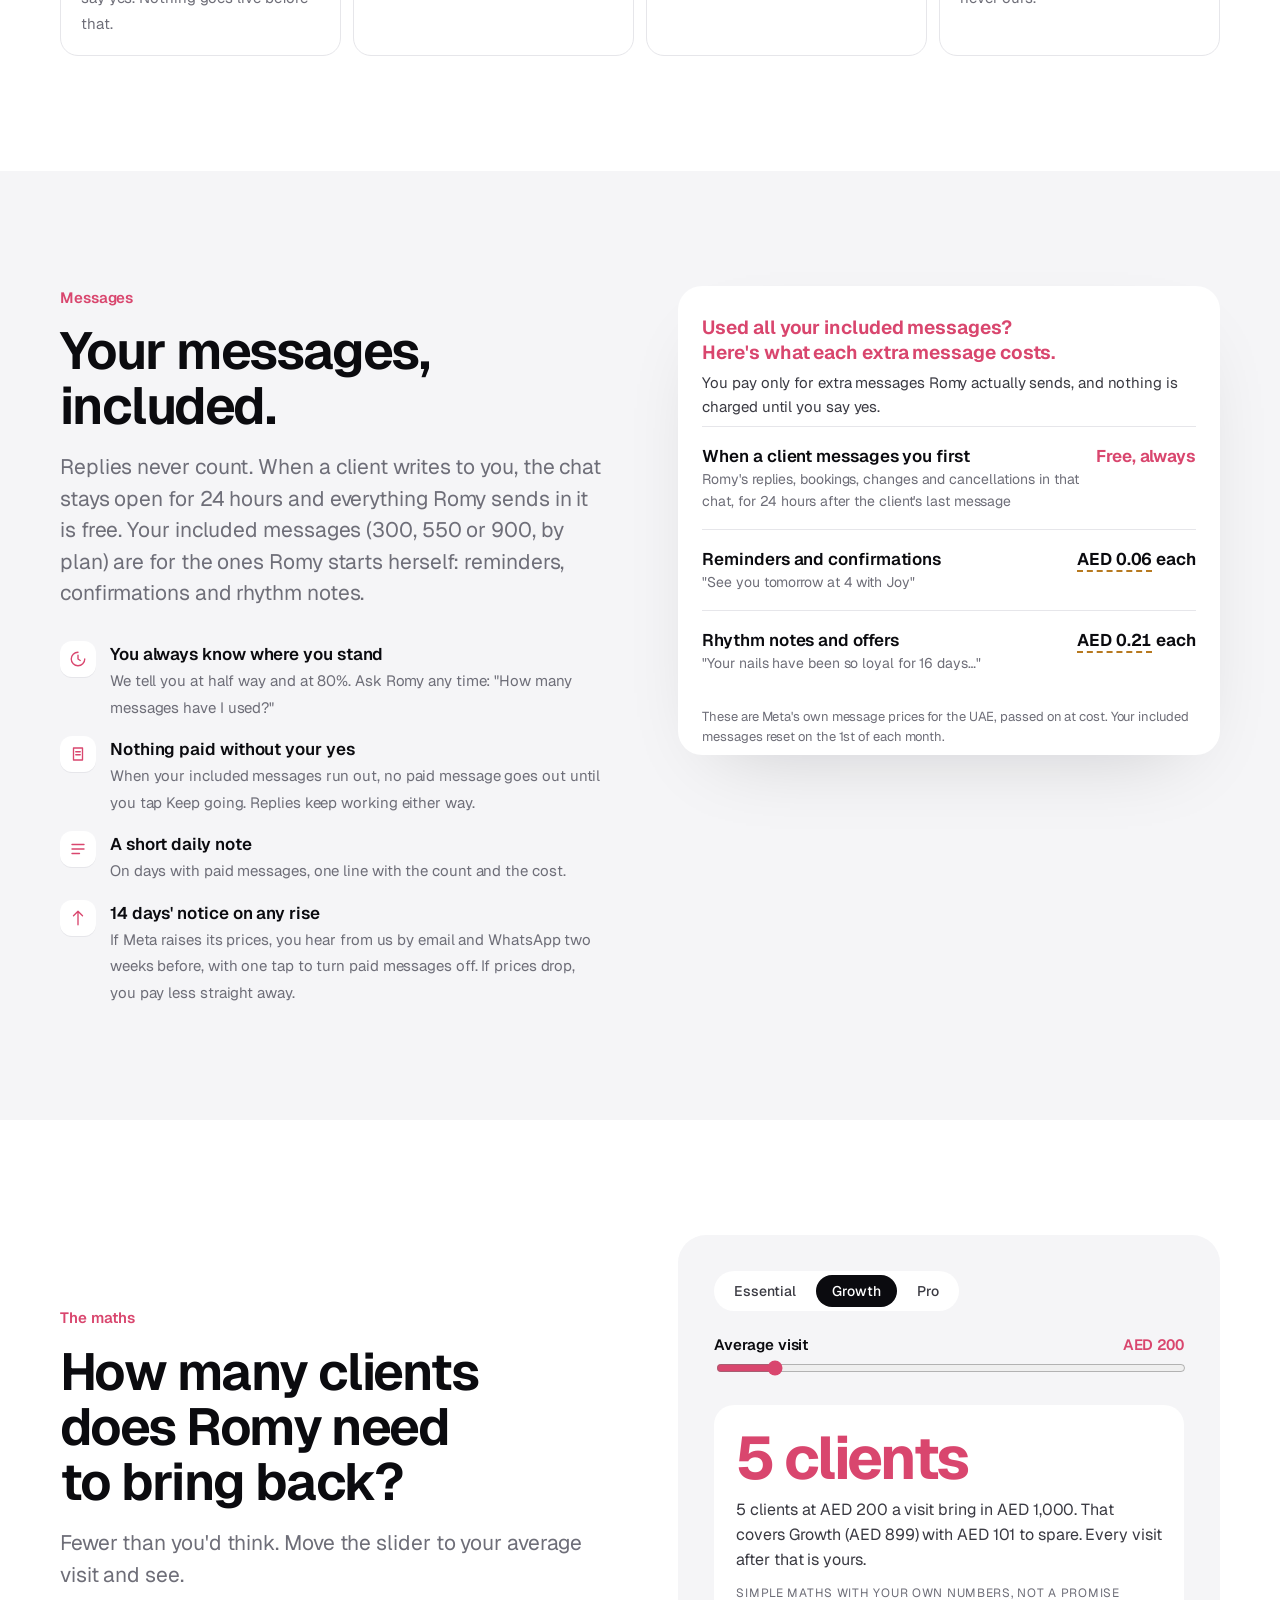
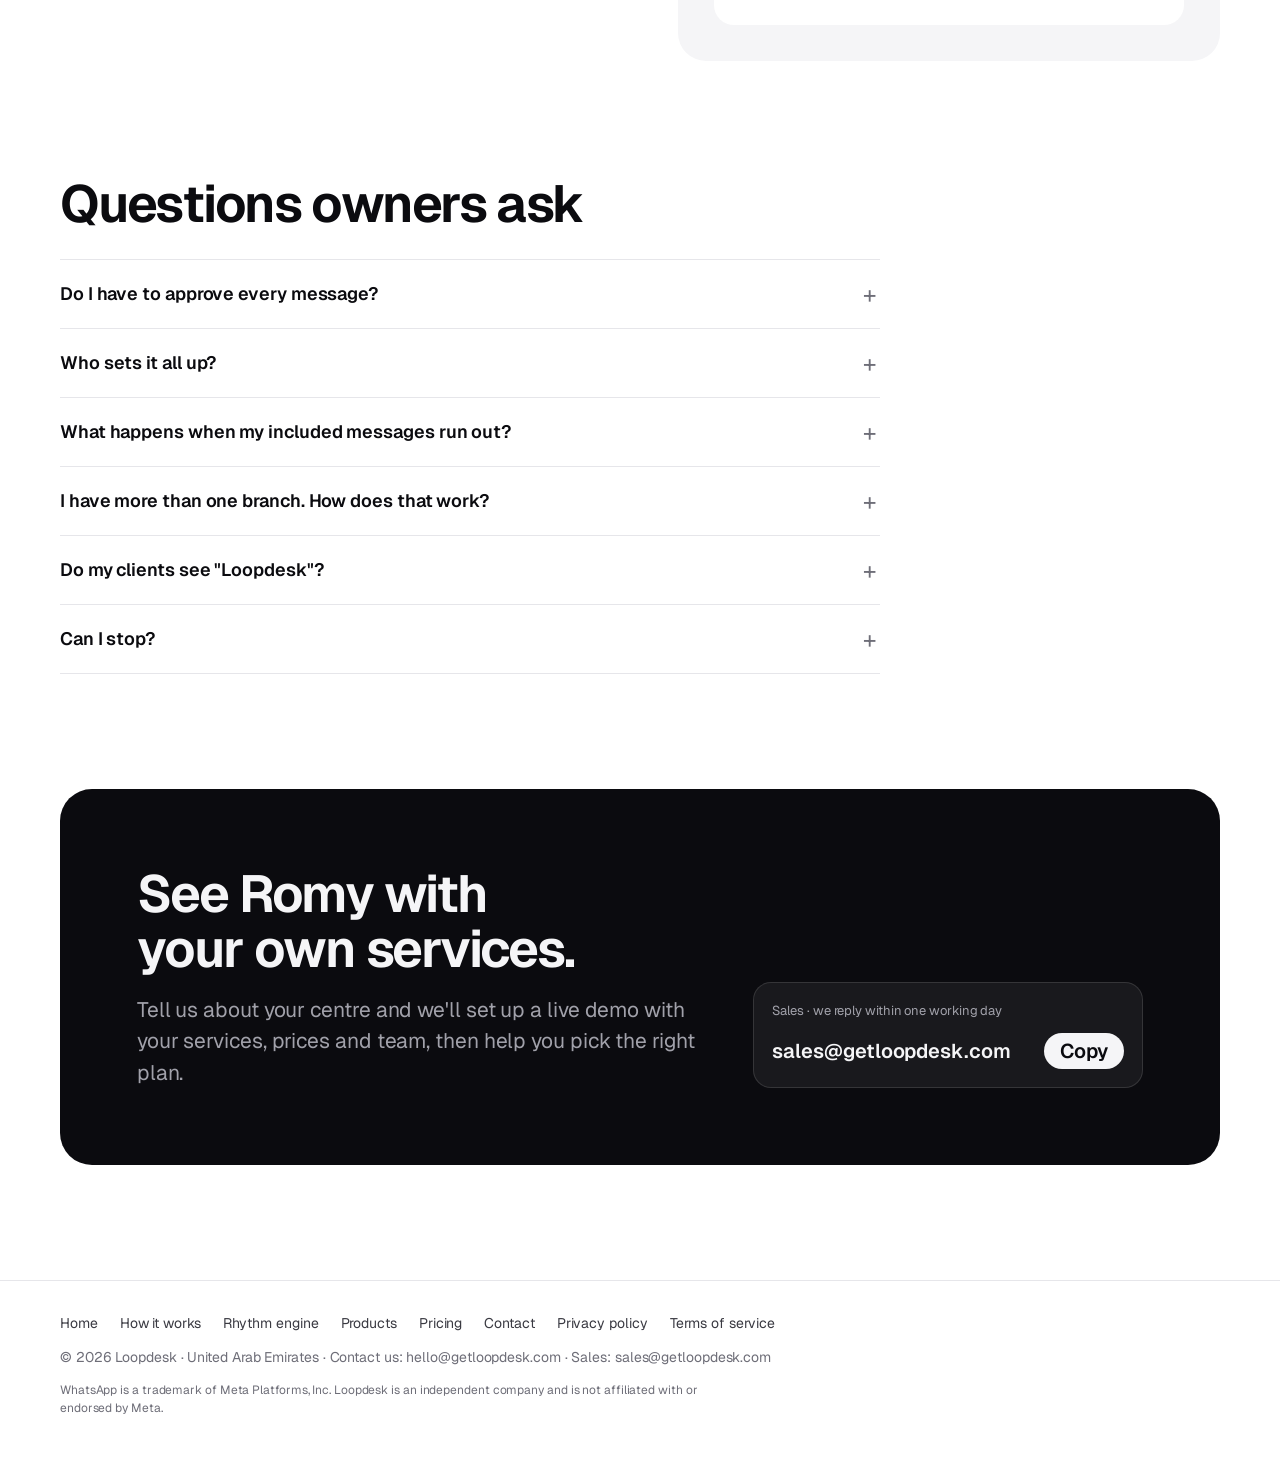
==== commit 9a813184: "Pricing: 24-hour window counts from the client's last message Co-Authored-By: Claude Opus 5.5 <norep" ====
--- a/pricing.html
+++ b/pricing.html
@@ -399,7 +399,7 @@
       <div class="rates en">
         <h3>Used all your included messages? Here's what each extra message costs.</h3>
         <p class="lede">You pay only for extra messages Romy actually sends, and nothing is charged until you say yes.</p>
-        <div class="rate"><div><b>When a client messages you first</b><small>Romy's replies, bookings, changes and cancellations in that chat, for 24 hours after her last message</small></div><span class="v free">Free, always</span></div>
+        <div class="rate"><div><b>When a client messages you first</b><small>Romy's replies, bookings, changes and cancellations in that chat, for 24 hours after the client's last message</small></div><span class="v free">Free, always</span></div>
         <div class="rate"><div><b>Reminders and confirmations</b><small>"See you tomorrow at 4 with Joy"</small></div><span class="v"><span class="tbc">AED 0.06</span> each</span></div>
         <div class="rate"><div><b>Rhythm notes and offers</b><small>"Your nails have been so loyal for 16 days…"</small></div><span class="v"><span class="tbc">AED 0.21</span> each</span></div>
         <p class="fine">These are Meta's own message prices for the UAE, passed on at cost. Your included messages reset on the 1st of each month.</p>
@@ -407,7 +407,7 @@
       <div class="rates ar">
         <h3>استهلكتم رسائل باقتكم؟ هذه كلفة كلّ رسالة إضافية.</h3>
         <p class="lede">تدفعون فقط ثمن الرسائل الإضافية التي ترسلها رومي فعلًا، ولا يُحتسب شيء قبل موافقتكم.</p>
-        <div class="rate"><div><b>حين تراسلكم العميلة أوّلًا</b><small>ردود رومي والحجز والتعديل والإلغاء في تلك المحادثة، خلال 24 ساعة من آخر رسالة منها</small></div><span class="v free">مجانًا، دائمًا</span></div>
+        <div class="rate"><div><b>حين تراسلكم العميلة أوّلًا</b><small>ردود رومي والحجز والتعديل والإلغاء في تلك المحادثة، خلال 24 ساعة من آخر رسالة من العميلة</small></div><span class="v free">مجانًا، دائمًا</span></div>
         <div class="rate"><div><b>التذكيرات وتأكيد الحجوزات</b><small>«نراكِ غدًا الساعة 4 مع جوي»</small></div><span class="v"><span class="tbc">0.06 درهم</span> للرسالة</span></div>
         <div class="rate"><div><b>رسائل الإيقاع والعروض</b><small>«أظافركِ وفيّة لكِ منذ 16 يومًا…»</small></div><span class="v"><span class="tbc">0.21 درهم</span> للرسالة</span></div>
         <p class="fine">هذه أسعار Meta نفسها لرسائل الإمارات، ننقلها إليكم بسعر الكلفة. وتتجدّد رسائل باقتكم في أوّل كلّ شهر.</p>
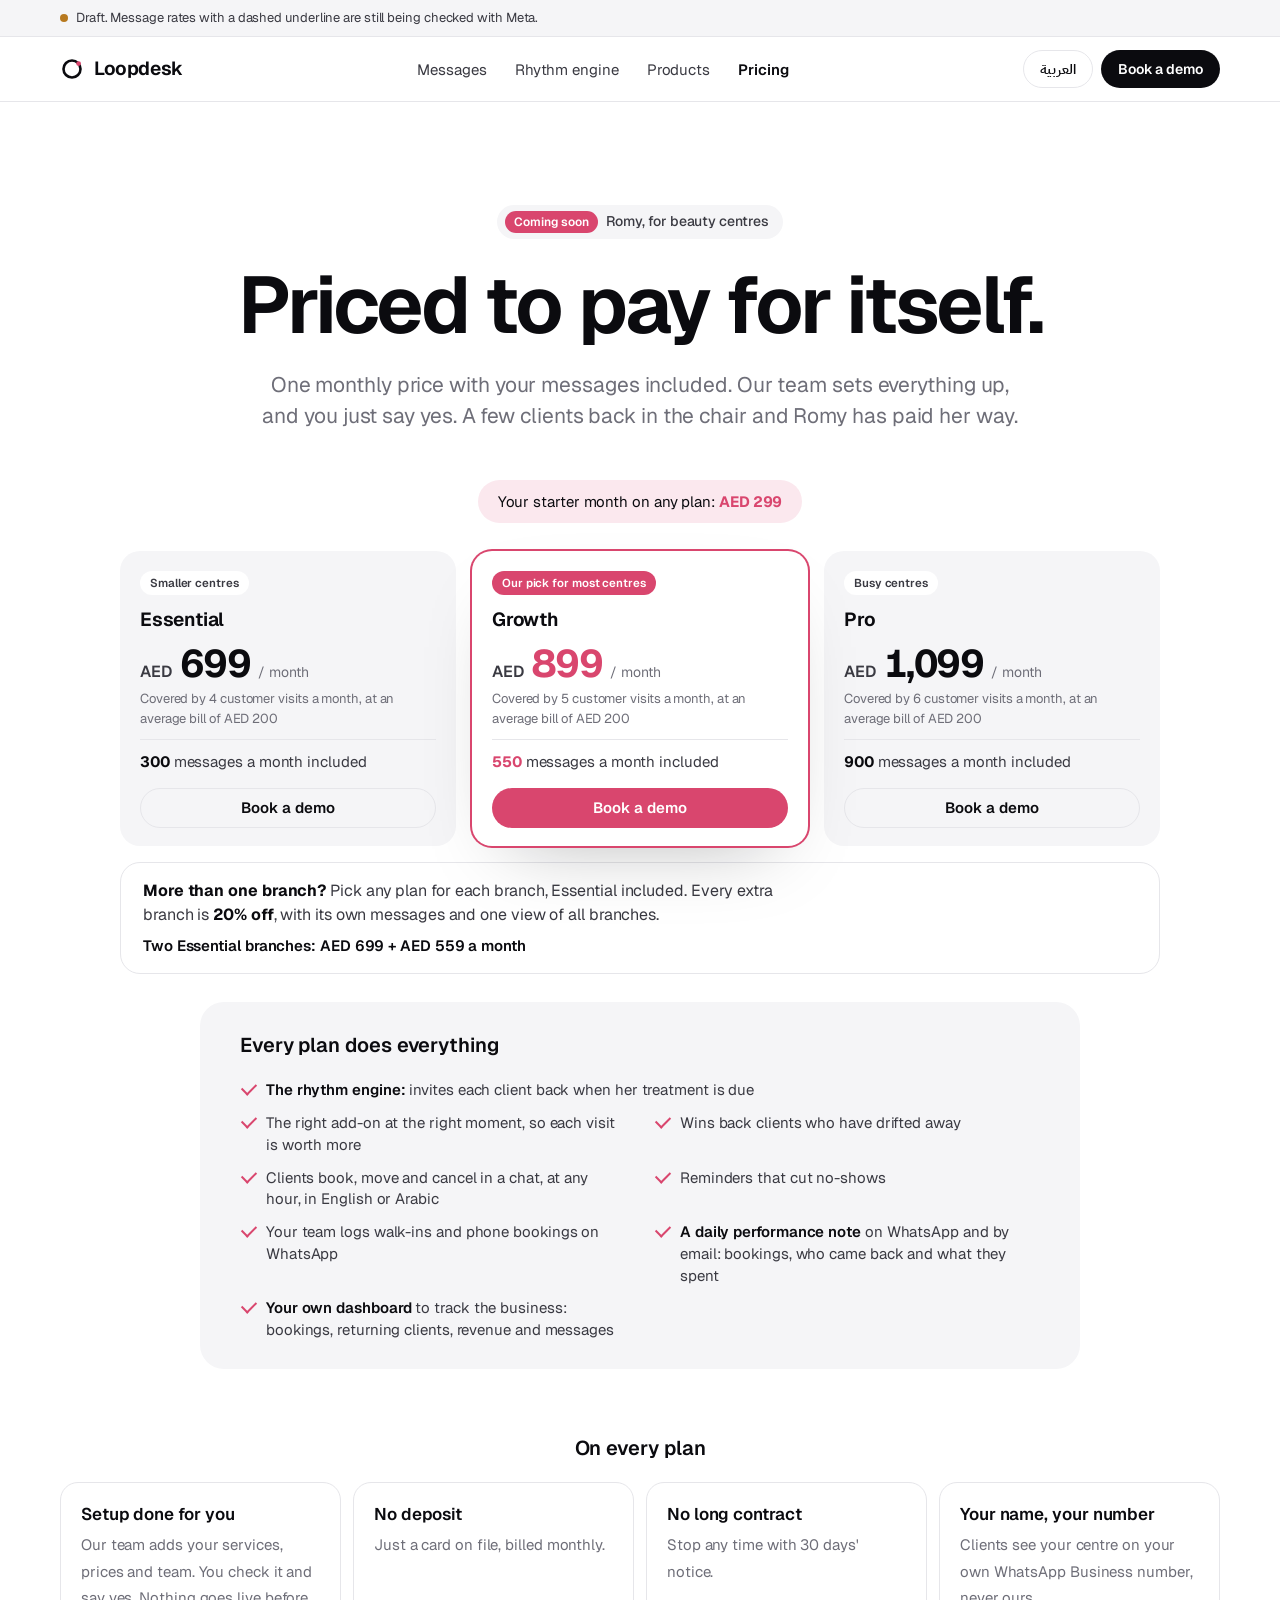
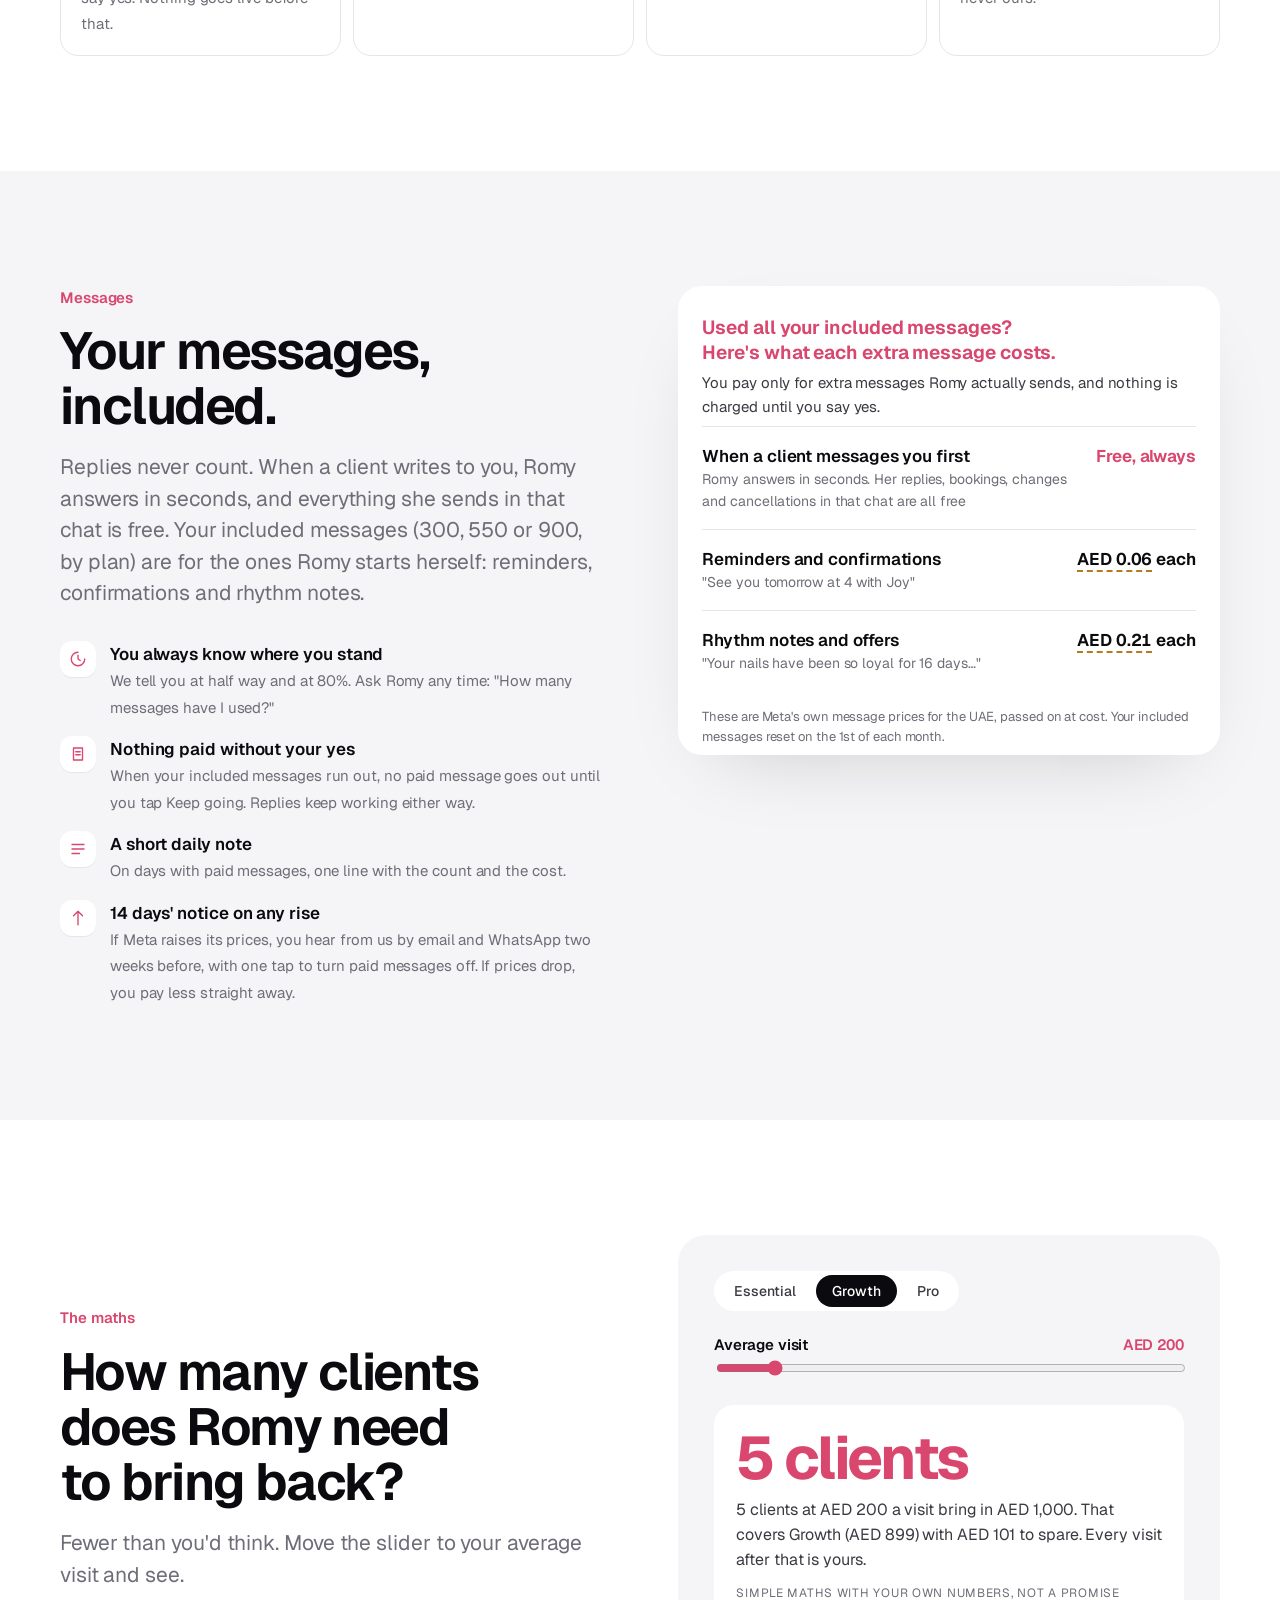
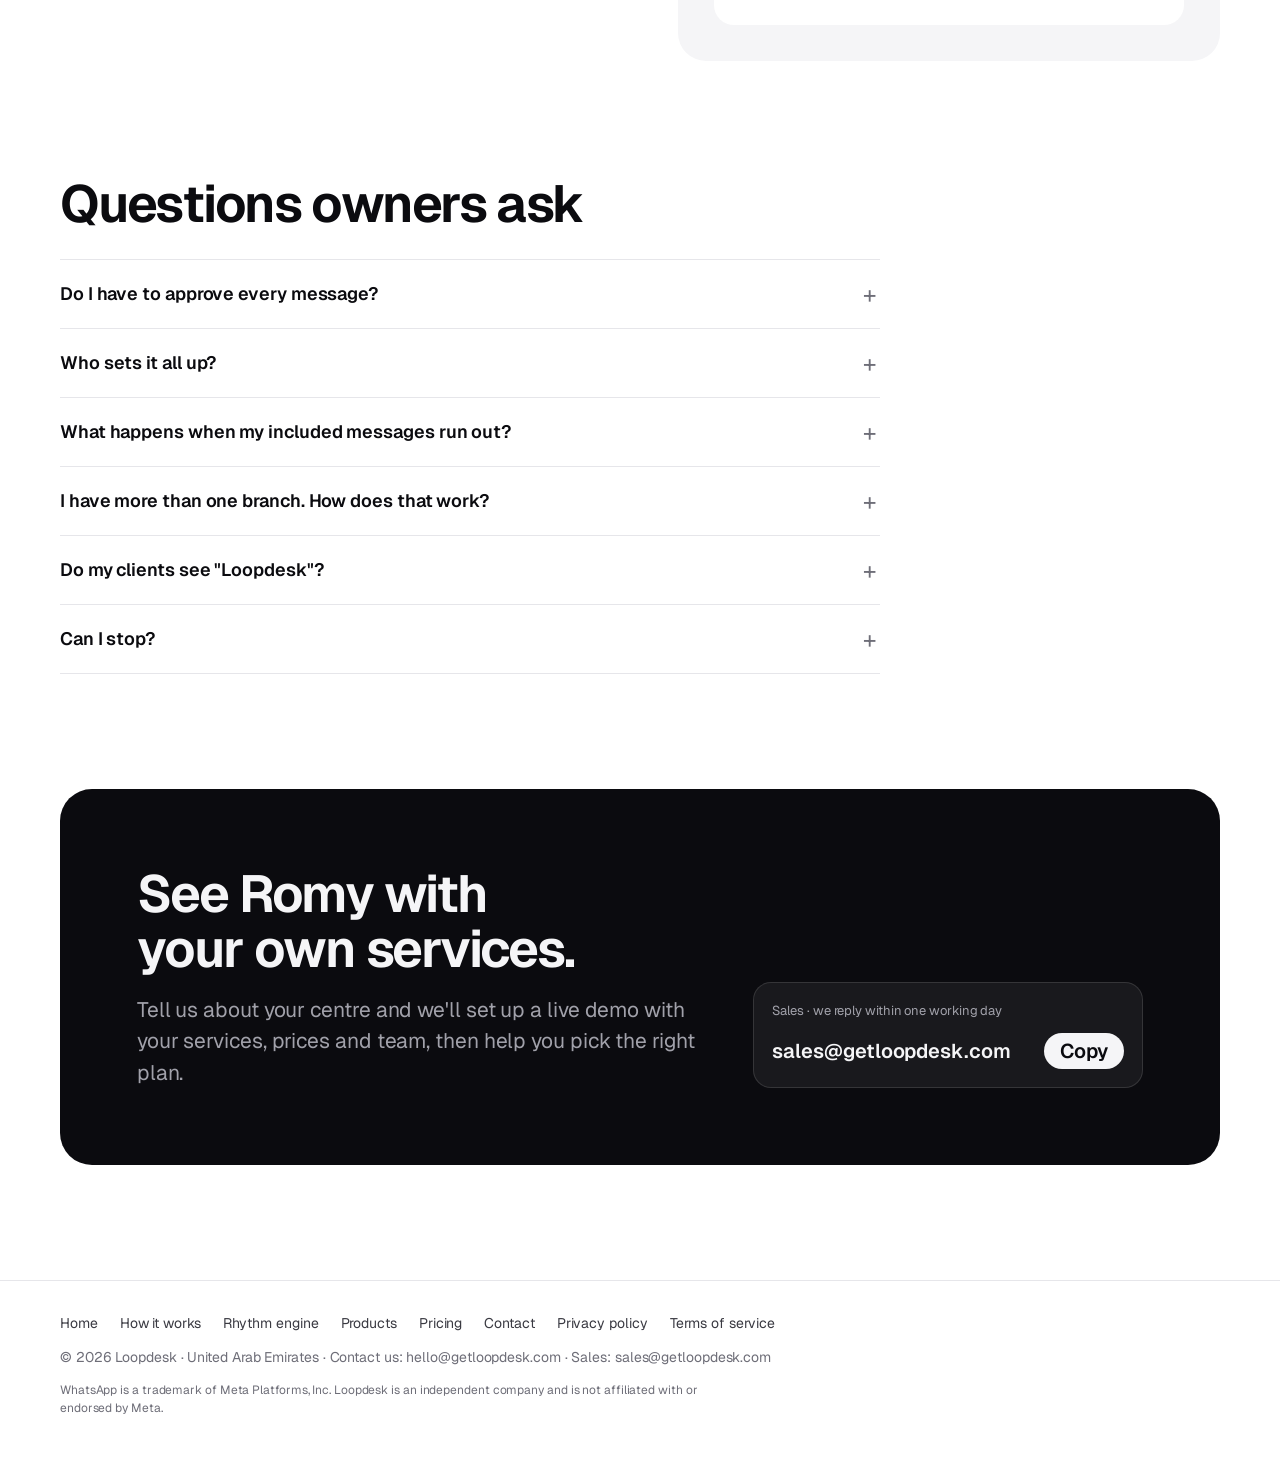
==== commit e66a7745: "Pricing: drop the 24-hour wording, say Romy answers in seconds Co-Authored-By: Claude Opus 5.5 <nore" ====
--- a/pricing.html
+++ b/pricing.html
@@ -380,8 +380,8 @@
       <div class="kicker en">Messages</div><div class="kicker ar">الرسائل</div>
       <h2 class="h2 en">Your messages, included.</h2>
       <h2 class="h2 ar">رسائلكم… ضمن الباقة.</h2>
-      <p class="sub en">Replies never count. When a client writes to you, the chat stays open for 24 hours and everything Romy sends in it is free. Your included messages (300, 550 or 900, by plan) are for the ones Romy starts herself: reminders, confirmations and rhythm notes.</p>
-      <p class="sub ar">الردود لا تُحتسب أبدًا. حين تراسلكم عميلة، تبقى المحادثة مفتوحة 24 ساعة، وكلّ ما ترسله رومي فيها مجاني. أمّا رسائل باقتكم (300 أو 550 أو 900) فهي لما تبدؤه رومي بنفسها: التذكيرات وتأكيد الحجوزات ورسائل الإيقاع.</p>
+      <p class="sub en">Replies never count. When a client writes to you, Romy answers in seconds, and everything she sends in that chat is free. Your included messages (300, 550 or 900, by plan) are for the ones Romy starts herself: reminders, confirmations and rhythm notes.</p>
+      <p class="sub ar">الردود لا تُحتسب أبدًا. حين تراسلكم عميلة، تردّ رومي خلال ثوانٍ، وكلّ ما ترسله في تلك المحادثة مجاني. أمّا رسائل باقتكم (300 أو 550 أو 900) فهي لما تبدؤه رومي بنفسها: التذكيرات وتأكيد الحجوزات ورسائل الإيقاع.</p>
       <ul class="calm en">
         <li><span class="ic"><svg viewBox="0 0 24 24"><path d="M12 3a9 9 0 1 0 9 9"/><path d="M12 7v5l3 2"/></svg></span><div><b>You always know where you stand</b><span>We tell you at half way and at 80%. Ask Romy any time: "How many messages have I used?"</span></div></li>
         <li><span class="ic"><svg viewBox="0 0 24 24"><path d="M6 4h12v16H6z"/><path d="M9 9h6M9 13h6"/></svg></span><div><b>Nothing paid without your yes</b><span>When your included messages run out, no paid message goes out until you tap Keep going. Replies keep working either way.</span></div></li>
@@ -399,7 +399,7 @@
       <div class="rates en">
         <h3>Used all your included messages? Here's what each extra message costs.</h3>
         <p class="lede">You pay only for extra messages Romy actually sends, and nothing is charged until you say yes.</p>
-        <div class="rate"><div><b>When a client messages you first</b><small>Romy's replies, bookings, changes and cancellations in that chat, for 24 hours after the client's last message</small></div><span class="v free">Free, always</span></div>
+        <div class="rate"><div><b>When a client messages you first</b><small>Romy answers in seconds. Her replies, bookings, changes and cancellations in that chat are all free</small></div><span class="v free">Free, always</span></div>
         <div class="rate"><div><b>Reminders and confirmations</b><small>"See you tomorrow at 4 with Joy"</small></div><span class="v"><span class="tbc">AED 0.06</span> each</span></div>
         <div class="rate"><div><b>Rhythm notes and offers</b><small>"Your nails have been so loyal for 16 days…"</small></div><span class="v"><span class="tbc">AED 0.21</span> each</span></div>
         <p class="fine">These are Meta's own message prices for the UAE, passed on at cost. Your included messages reset on the 1st of each month.</p>
@@ -407,7 +407,7 @@
       <div class="rates ar">
         <h3>استهلكتم رسائل باقتكم؟ هذه كلفة كلّ رسالة إضافية.</h3>
         <p class="lede">تدفعون فقط ثمن الرسائل الإضافية التي ترسلها رومي فعلًا، ولا يُحتسب شيء قبل موافقتكم.</p>
-        <div class="rate"><div><b>حين تراسلكم العميلة أوّلًا</b><small>ردود رومي والحجز والتعديل والإلغاء في تلك المحادثة، خلال 24 ساعة من آخر رسالة من العميلة</small></div><span class="v free">مجانًا، دائمًا</span></div>
+        <div class="rate"><div><b>حين تراسلكم العميلة أوّلًا</b><small>تردّ رومي خلال ثوانٍ. ردودها والحجز والتعديل والإلغاء في تلك المحادثة كلّها مجانية</small></div><span class="v free">مجانًا، دائمًا</span></div>
         <div class="rate"><div><b>التذكيرات وتأكيد الحجوزات</b><small>«نراكِ غدًا الساعة 4 مع جوي»</small></div><span class="v"><span class="tbc">0.06 درهم</span> للرسالة</span></div>
         <div class="rate"><div><b>رسائل الإيقاع والعروض</b><small>«أظافركِ وفيّة لكِ منذ 16 يومًا…»</small></div><span class="v"><span class="tbc">0.21 درهم</span> للرسالة</span></div>
         <p class="fine">هذه أسعار Meta نفسها لرسائل الإمارات، ننقلها إليكم بسعر الكلفة. وتتجدّد رسائل باقتكم في أوّل كلّ شهر.</p>
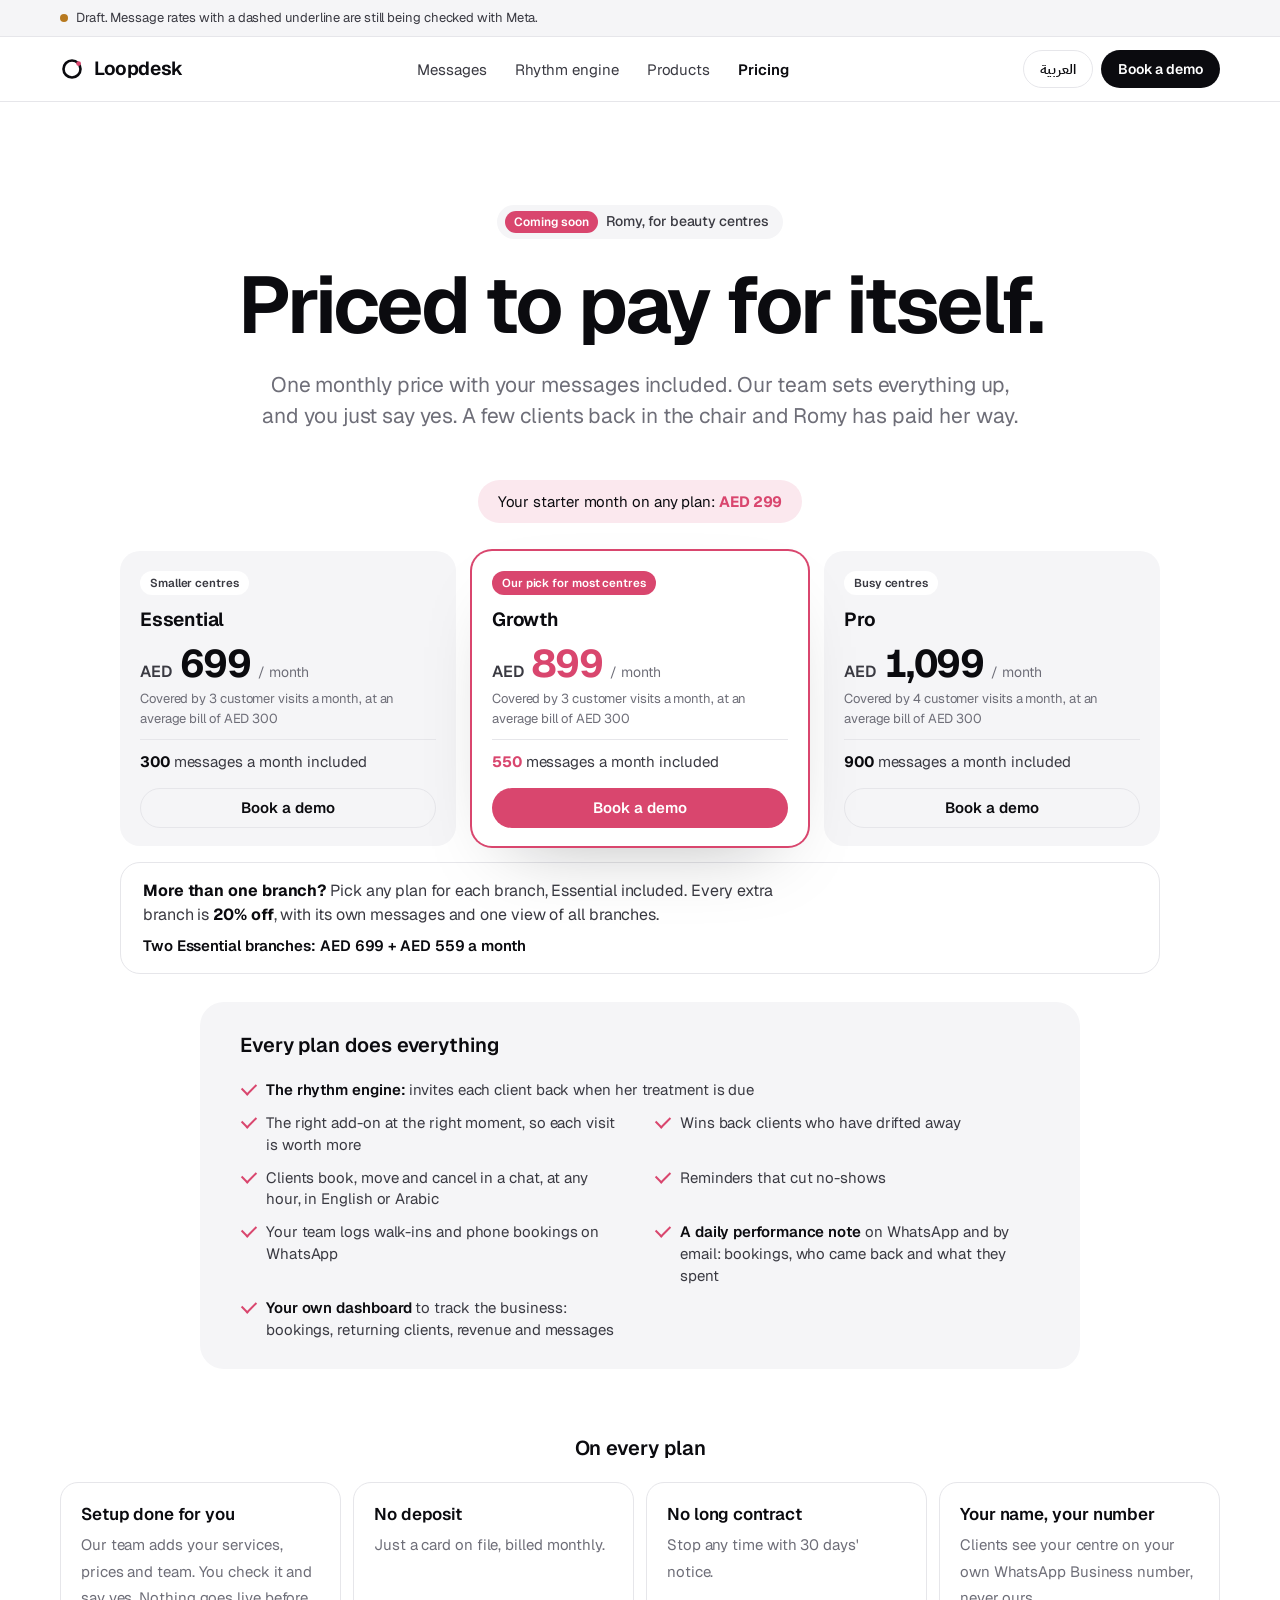
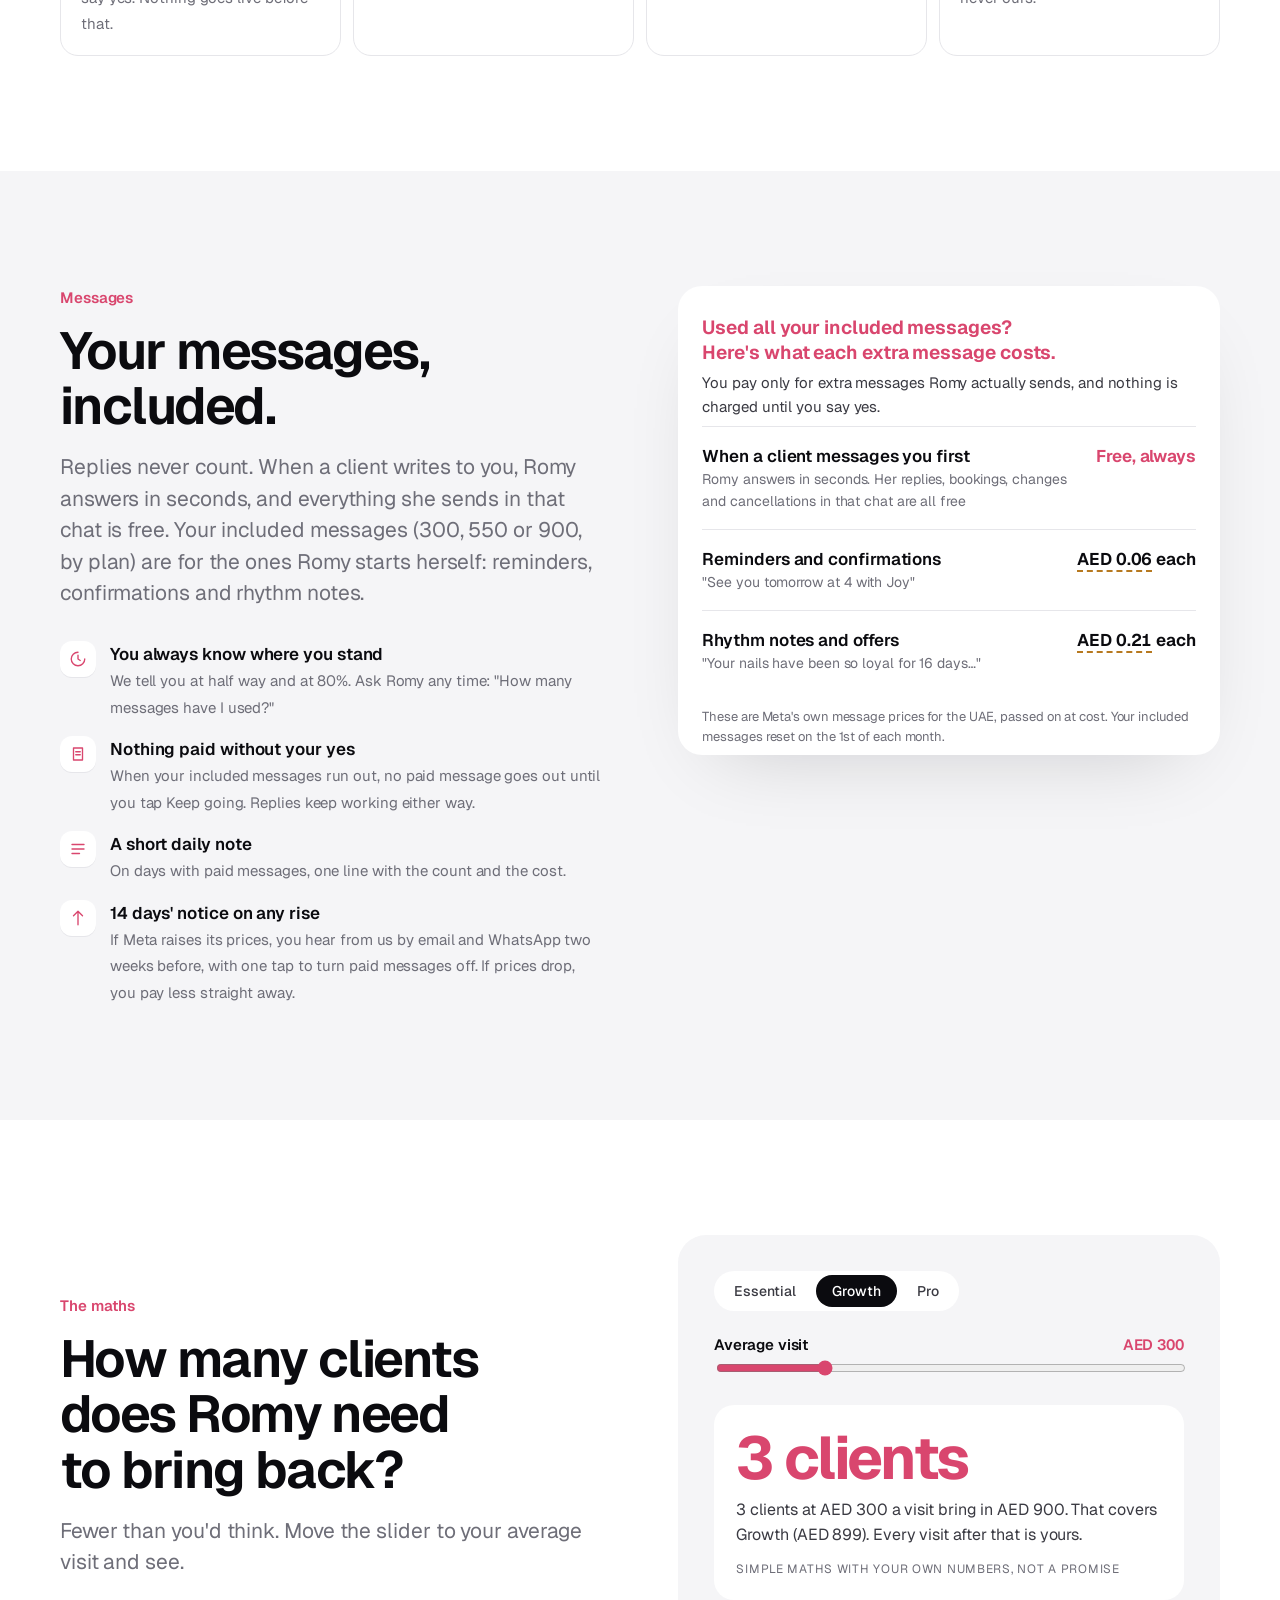
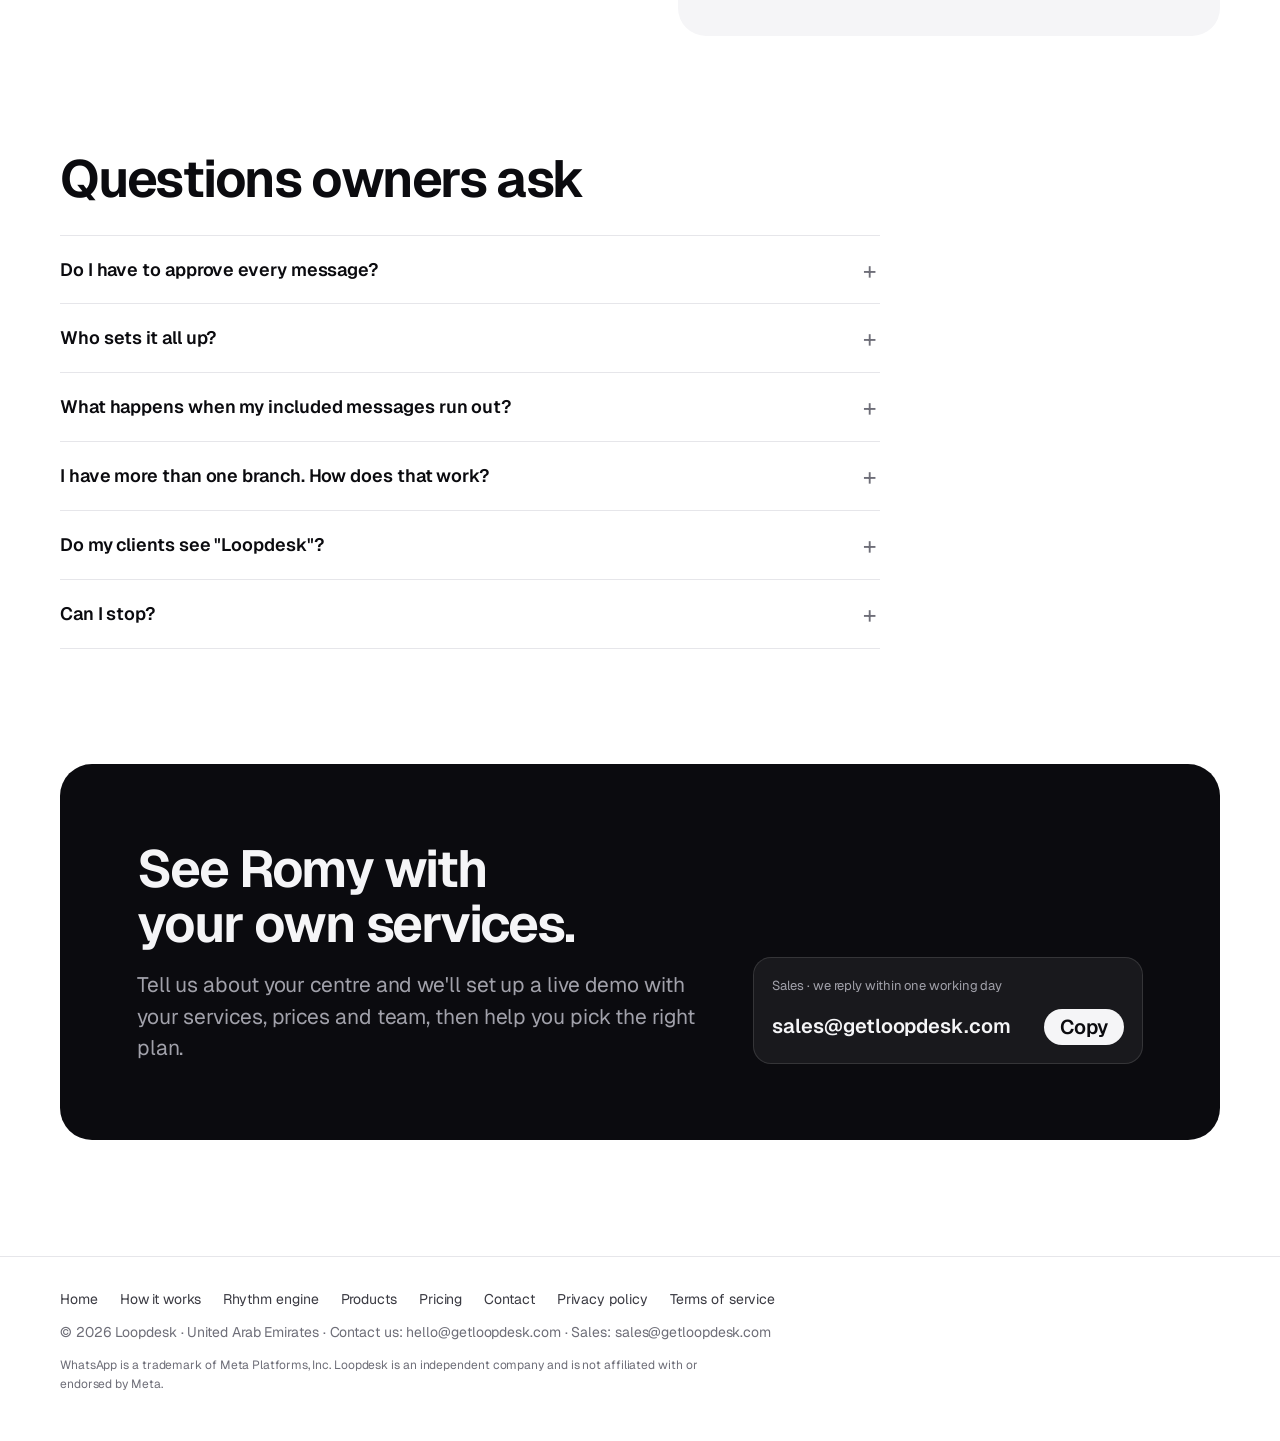
==== commit be5b08a1: "Pricing: average bill AED 300 (covered by 3 / 3 / 4 visits), slider starts at 300 Co-Authored-By: Cl" ====
--- a/pricing.html
+++ b/pricing.html
@@ -271,7 +271,7 @@
       <span class="badge quiet">Smaller centres</span>
       <h3>Essential</h3>
       <div class="price"><span class="cur">AED</span><span class="num">699</span><span class="per">/ month</span></div>
-      <p class="daily">Covered by 4 customer visits a month, at an average bill of AED 200</p>
+      <p class="daily">Covered by 3 customer visits a month, at an average bill of AED 300</p>
       <p class="msgcount"><b>300</b> messages a month included</p>
       <a class="btn btn-light" href="#demo">Book a demo</a>
     </article>
@@ -279,7 +279,7 @@
       <span class="badge">Our pick for most centres</span>
       <h3>Growth</h3>
       <div class="price"><span class="cur">AED</span><span class="num">899</span><span class="per">/ month</span></div>
-      <p class="daily">Covered by 5 customer visits a month, at an average bill of AED 200</p>
+      <p class="daily">Covered by 3 customer visits a month, at an average bill of AED 300</p>
       <p class="msgcount"><b>550</b> messages a month included</p>
       <a class="btn btn-rose" href="#demo">Book a demo</a>
     </article>
@@ -287,7 +287,7 @@
       <span class="badge quiet">Busy centres</span>
       <h3>Pro</h3>
       <div class="price"><span class="cur">AED</span><span class="num">1,099</span><span class="per">/ month</span></div>
-      <p class="daily">Covered by 6 customer visits a month, at an average bill of AED 200</p>
+      <p class="daily">Covered by 4 customer visits a month, at an average bill of AED 300</p>
       <p class="msgcount"><b>900</b> messages a month included</p>
       <a class="btn btn-light" href="#demo">Book a demo</a>
     </article>
@@ -298,7 +298,7 @@
       <span class="badge quiet">للمراكز الصغيرة</span>
       <h3>الأساسية</h3>
       <div class="price"><span class="num">699</span><span class="cur">درهمًا</span><span class="per">/ شهريًا</span></div>
-      <p class="daily">تغطّيها 4 زيارات شهريًا من عميلاتكم، بمتوسّط فاتورة 200 درهم</p>
+      <p class="daily">تغطّيها 3 زيارات شهريًا من عميلاتكم، بمتوسّط فاتورة 300 درهم</p>
       <p class="msgcount"><b>300</b> رسالة شهريًا ضمن الباقة</p>
       <a class="btn btn-light" href="#demo">احجزوا جولة تعريفية</a>
     </article>
@@ -306,7 +306,7 @@
       <span class="badge">اختيارنا لمعظم المراكز</span>
       <h3>النموّ</h3>
       <div class="price"><span class="num">899</span><span class="cur">درهمًا</span><span class="per">/ شهريًا</span></div>
-      <p class="daily">تغطّيها 5 زيارات شهريًا من عميلاتكم، بمتوسّط فاتورة 200 درهم</p>
+      <p class="daily">تغطّيها 3 زيارات شهريًا من عميلاتكم، بمتوسّط فاتورة 300 درهم</p>
       <p class="msgcount"><b>550</b> رسالة شهريًا ضمن الباقة</p>
       <a class="btn btn-rose" href="#demo">احجزوا جولة تعريفية</a>
     </article>
@@ -314,7 +314,7 @@
       <span class="badge quiet">للمراكز المزدحمة</span>
       <h3>الاحترافية</h3>
       <div class="price"><span class="num">1,099</span><span class="cur">درهمًا</span><span class="per">/ شهريًا</span></div>
-      <p class="daily">تغطّيها 6 زيارات شهريًا من عميلاتكم، بمتوسّط فاتورة 200 درهم</p>
+      <p class="daily">تغطّيها 4 زيارات شهريًا من عميلاتكم، بمتوسّط فاتورة 300 درهم</p>
       <p class="msgcount"><b>900</b> رسالة شهريًا ضمن الباقة</p>
       <a class="btn btn-light" href="#demo">احجزوا جولة تعريفية</a>
     </article>
@@ -432,11 +432,11 @@
         <button type="button" data-price="1099" data-en="Pro" data-ar="الاحترافية" aria-pressed="false" id="pick-pr"><span class="en">Pro</span><span class="ar">الاحترافية</span></button>
       </div>
       <div>
-        <label for="visit"><span class="en">Average visit</span><span class="ar">متوسّط قيمة الزيارة</span><output id="visitOut" class="ltr">AED 200</output></label>
-        <input type="range" id="visit" min="100" max="1000" step="25" value="200">
+        <label for="visit"><span class="en">Average visit</span><span class="ar">متوسّط قيمة الزيارة</span><output id="visitOut" class="ltr">AED 300</output></label>
+        <input type="range" id="visit" min="100" max="1000" step="25" value="300">
       </div>
       <div class="answer" aria-live="polite">
-        <span class="big" id="need">4</span>
+        <span class="big" id="need">3</span>
         <p id="needText"></p>
         <p class="example en">Simple maths with your own numbers, not a promise</p>
         <p class="example ar">حساب بسيط بأرقامكم أنتم، لا وعدٌ بنتيجة</p>
@@ -520,11 +520,11 @@
     if(isAr()){
       out.textContent=v+' درهم';
       need.textContent=arClients(n);
-      txt.textContent=arClients(n)+' بمتوسّط '+v+' درهم للزيارة تعني '+fmt(n*v)+' درهم، وهي تغطّي باقة '+pname.dataset.ar+' ('+fmt(price)+' درهمًا)'+(n*v-price>0?' ويبقى لكم '+fmt(n*v-price)+' درهم.':'.')+' وكلّ زيارة بعد ذلك ربحٌ لكم.';
+      txt.textContent=arClients(n)+' بمتوسّط '+v+' درهم للزيارة تعني '+fmt(n*v)+' درهم، وهي تغطّي باقة '+pname.dataset.ar+' ('+fmt(price)+' درهمًا)'+(n*v-price>=10?' ويبقى لكم '+fmt(n*v-price)+' درهم.':'.')+' وكلّ زيارة بعد ذلك ربحٌ لكم.';
     }else{
       out.textContent='AED '+v;
       need.textContent=n+(n===1?' client':' clients');
-      txt.textContent=n+(n===1?' client':' clients')+' at AED '+v+' a visit bring in AED '+fmt(n*v)+'. That covers '+pname.dataset.en+' (AED '+fmt(price)+')'+(n*v-price>0?' with AED '+fmt(n*v-price)+' to spare':'')+'. Every visit after that is yours.';
+      txt.textContent=n+(n===1?' client':' clients')+' at AED '+v+' a visit bring in AED '+fmt(n*v)+'. That covers '+pname.dataset.en+' (AED '+fmt(price)+')'+(n*v-price>=10?' with AED '+fmt(n*v-price)+' to spare':'')+'. Every visit after that is yours.';
     }
   }
   slider.addEventListener('input',calc);
